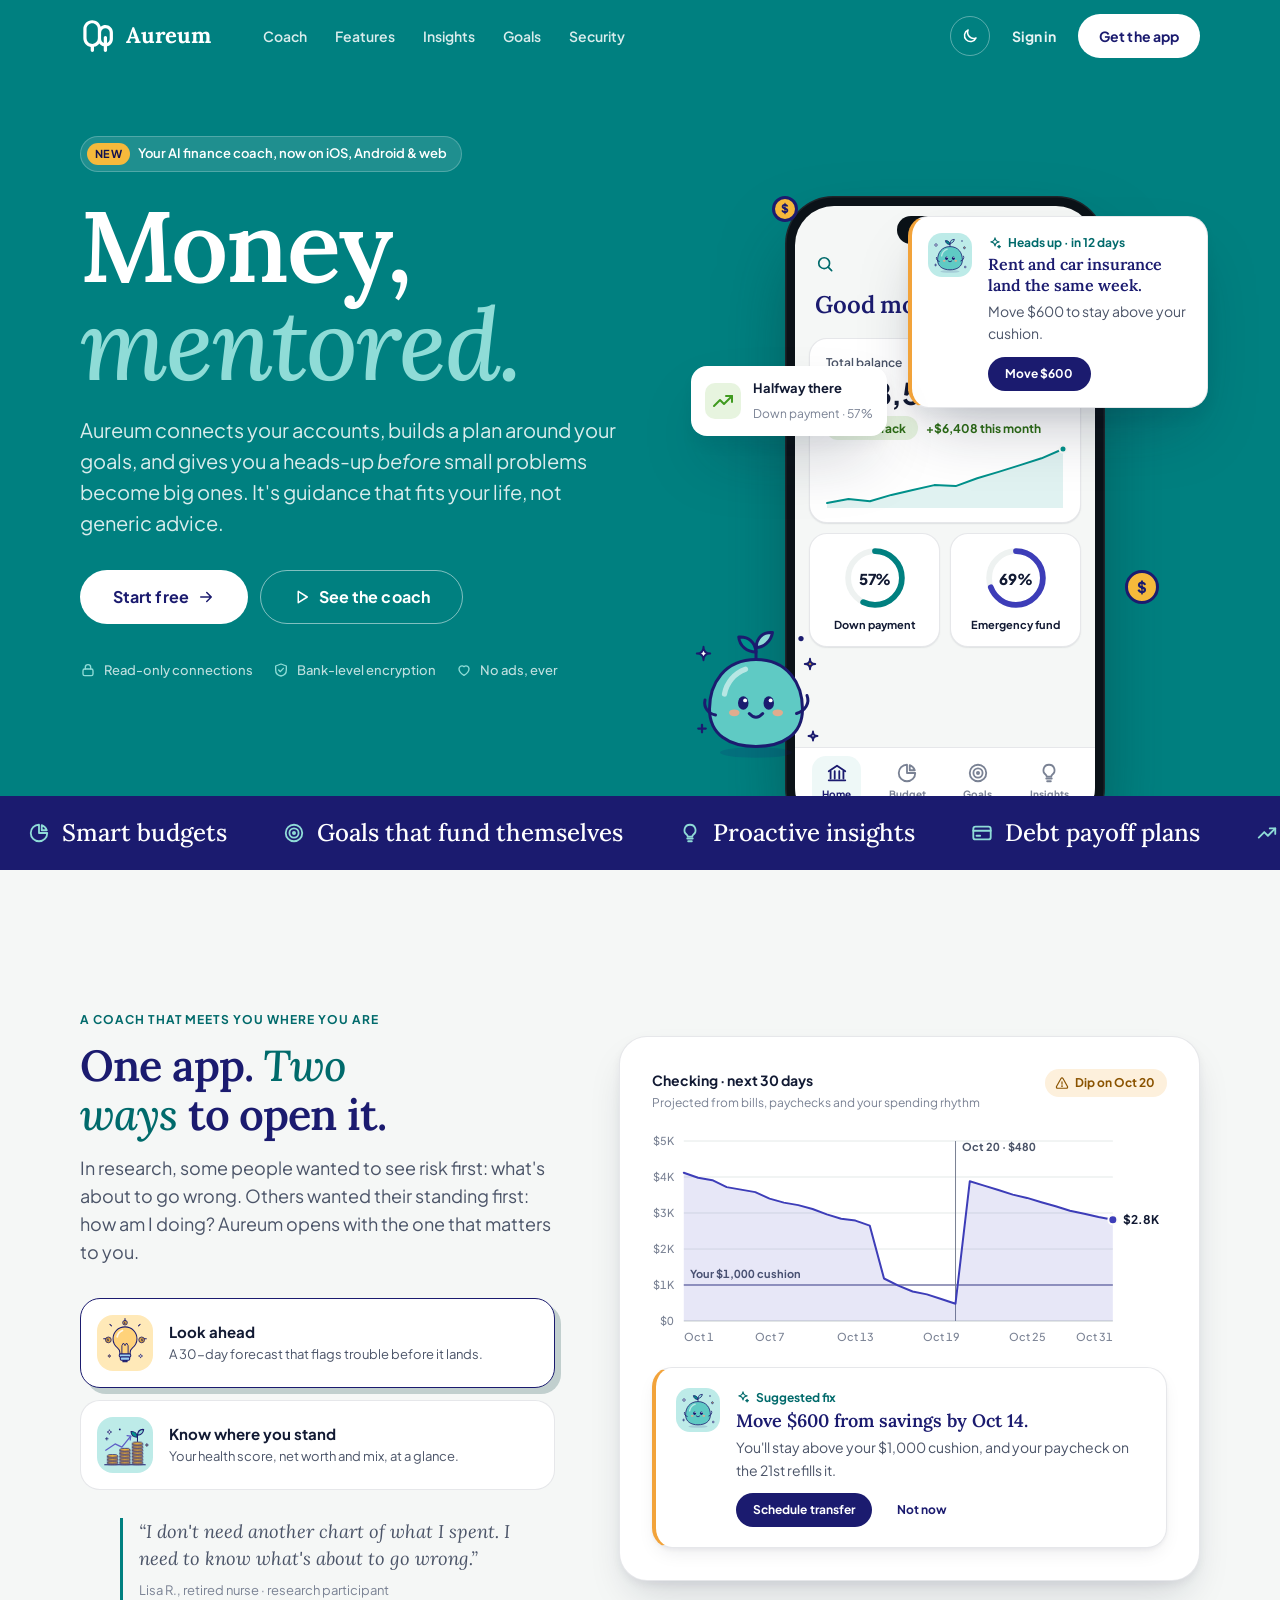
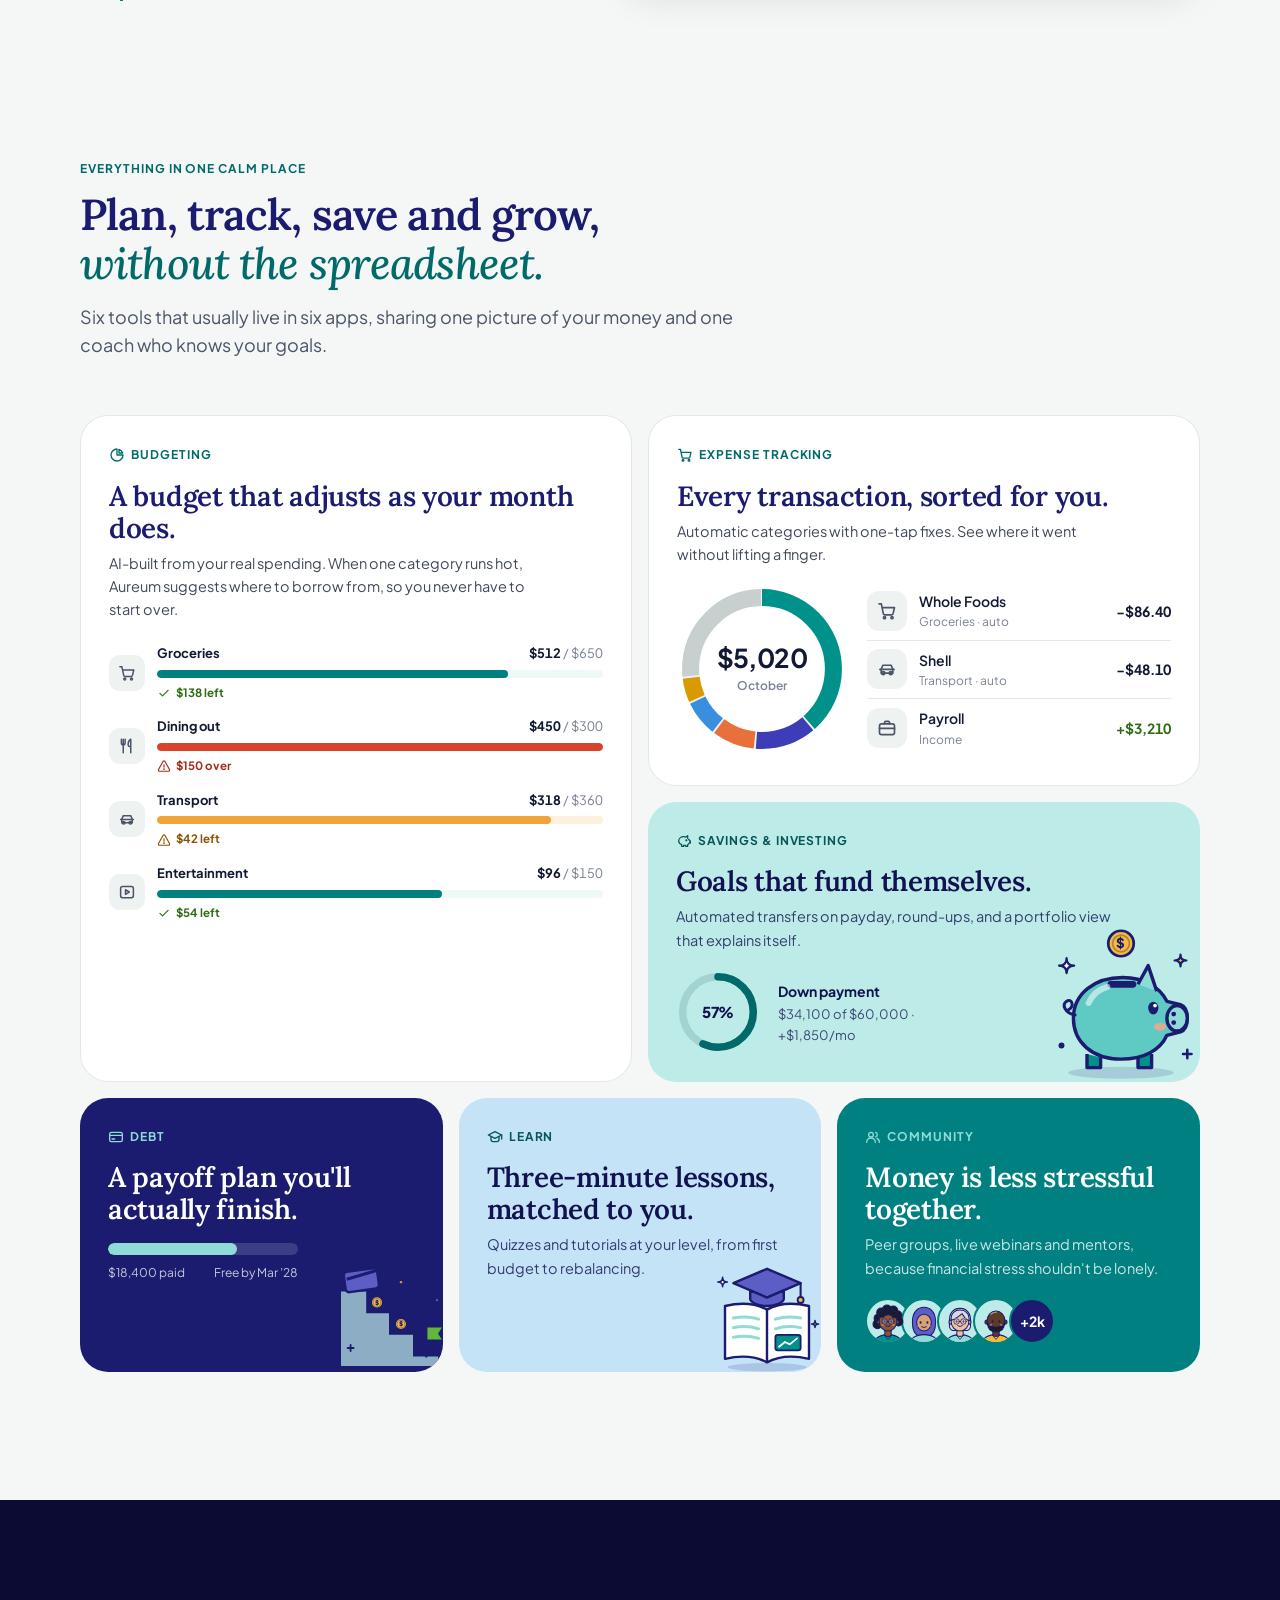
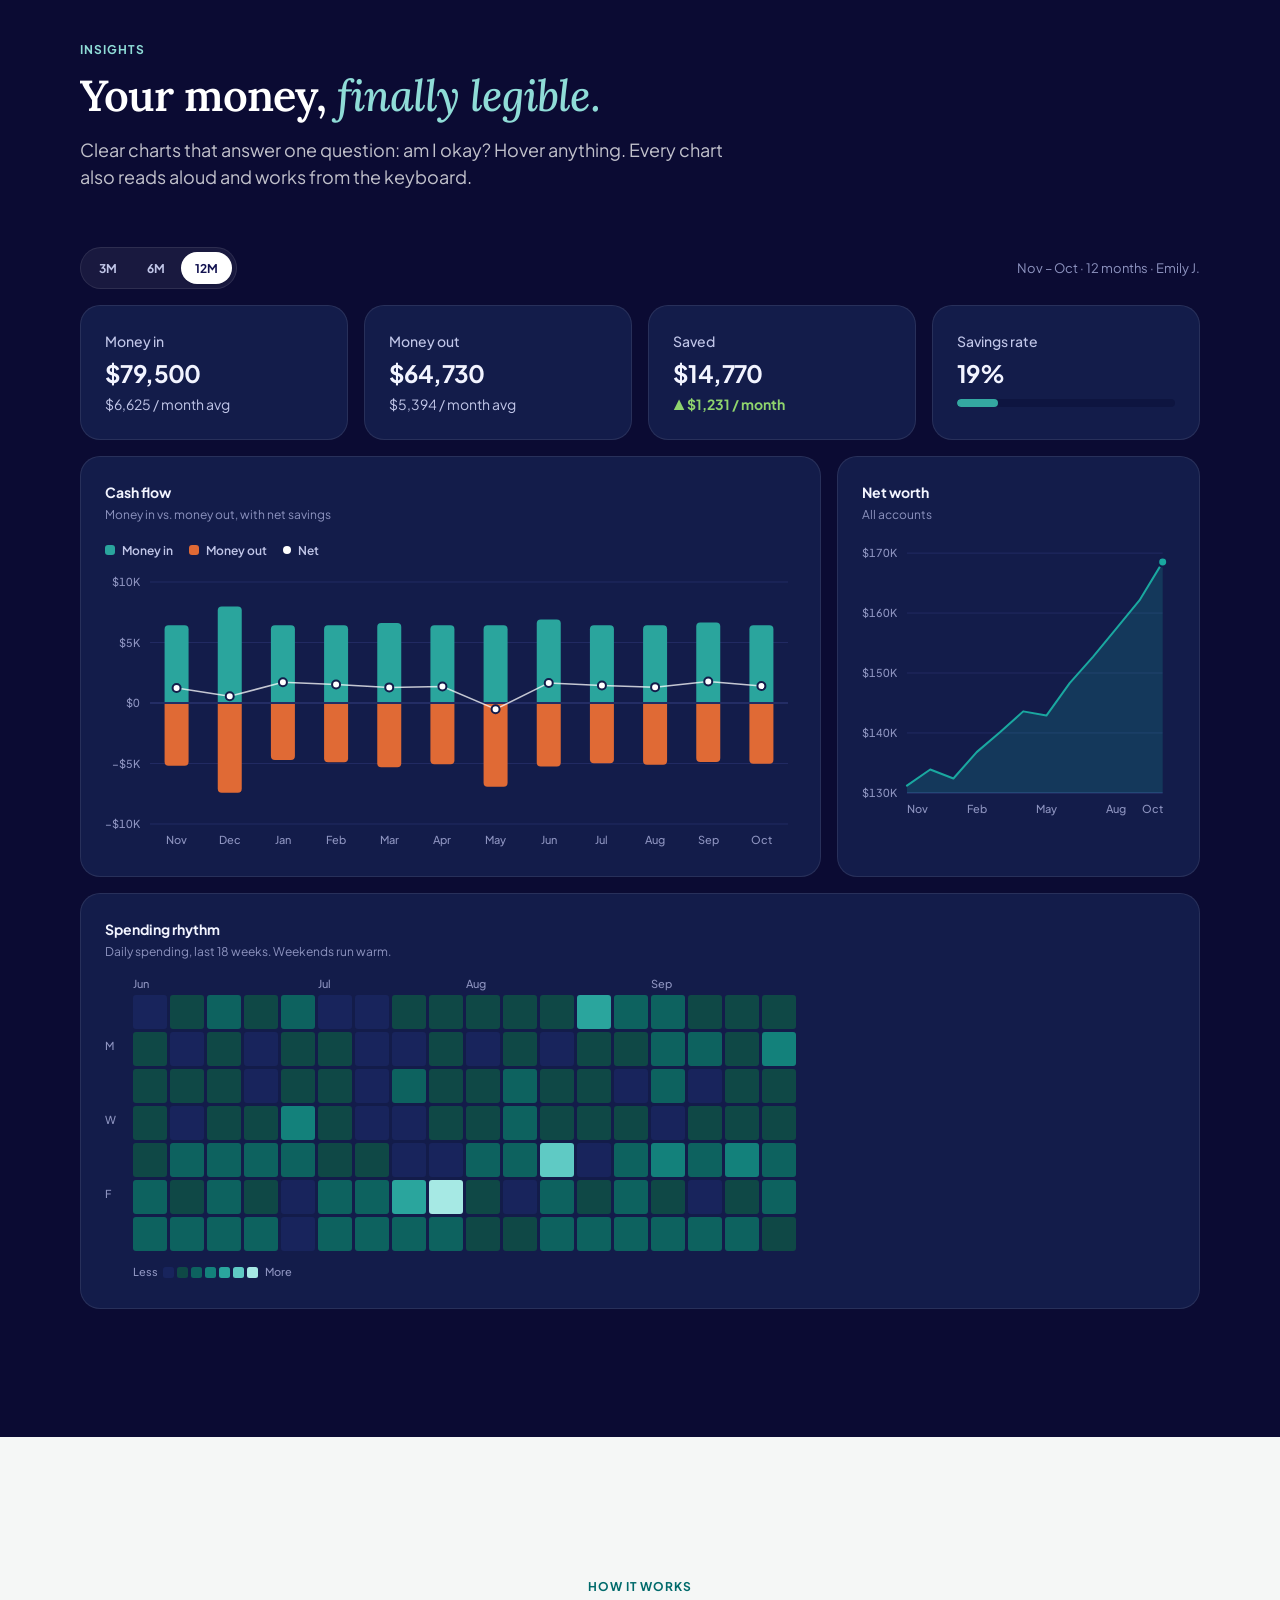
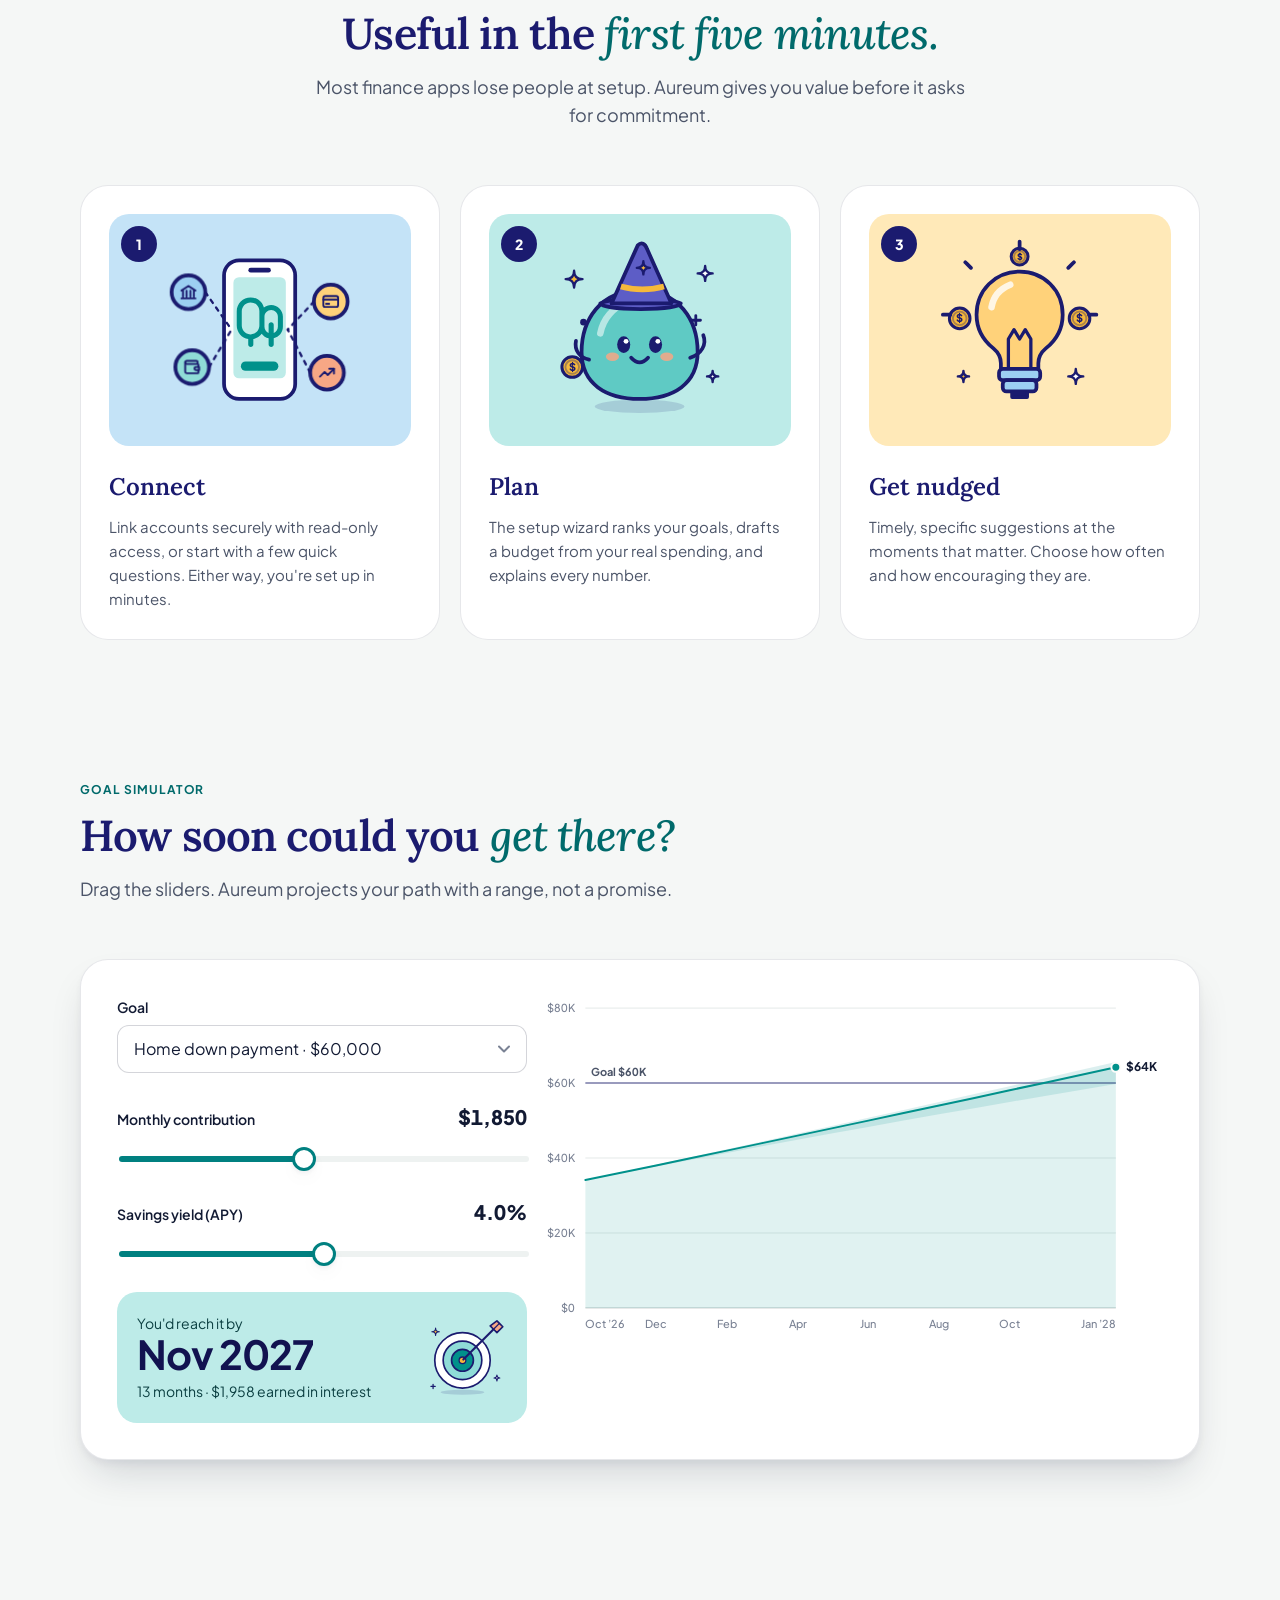
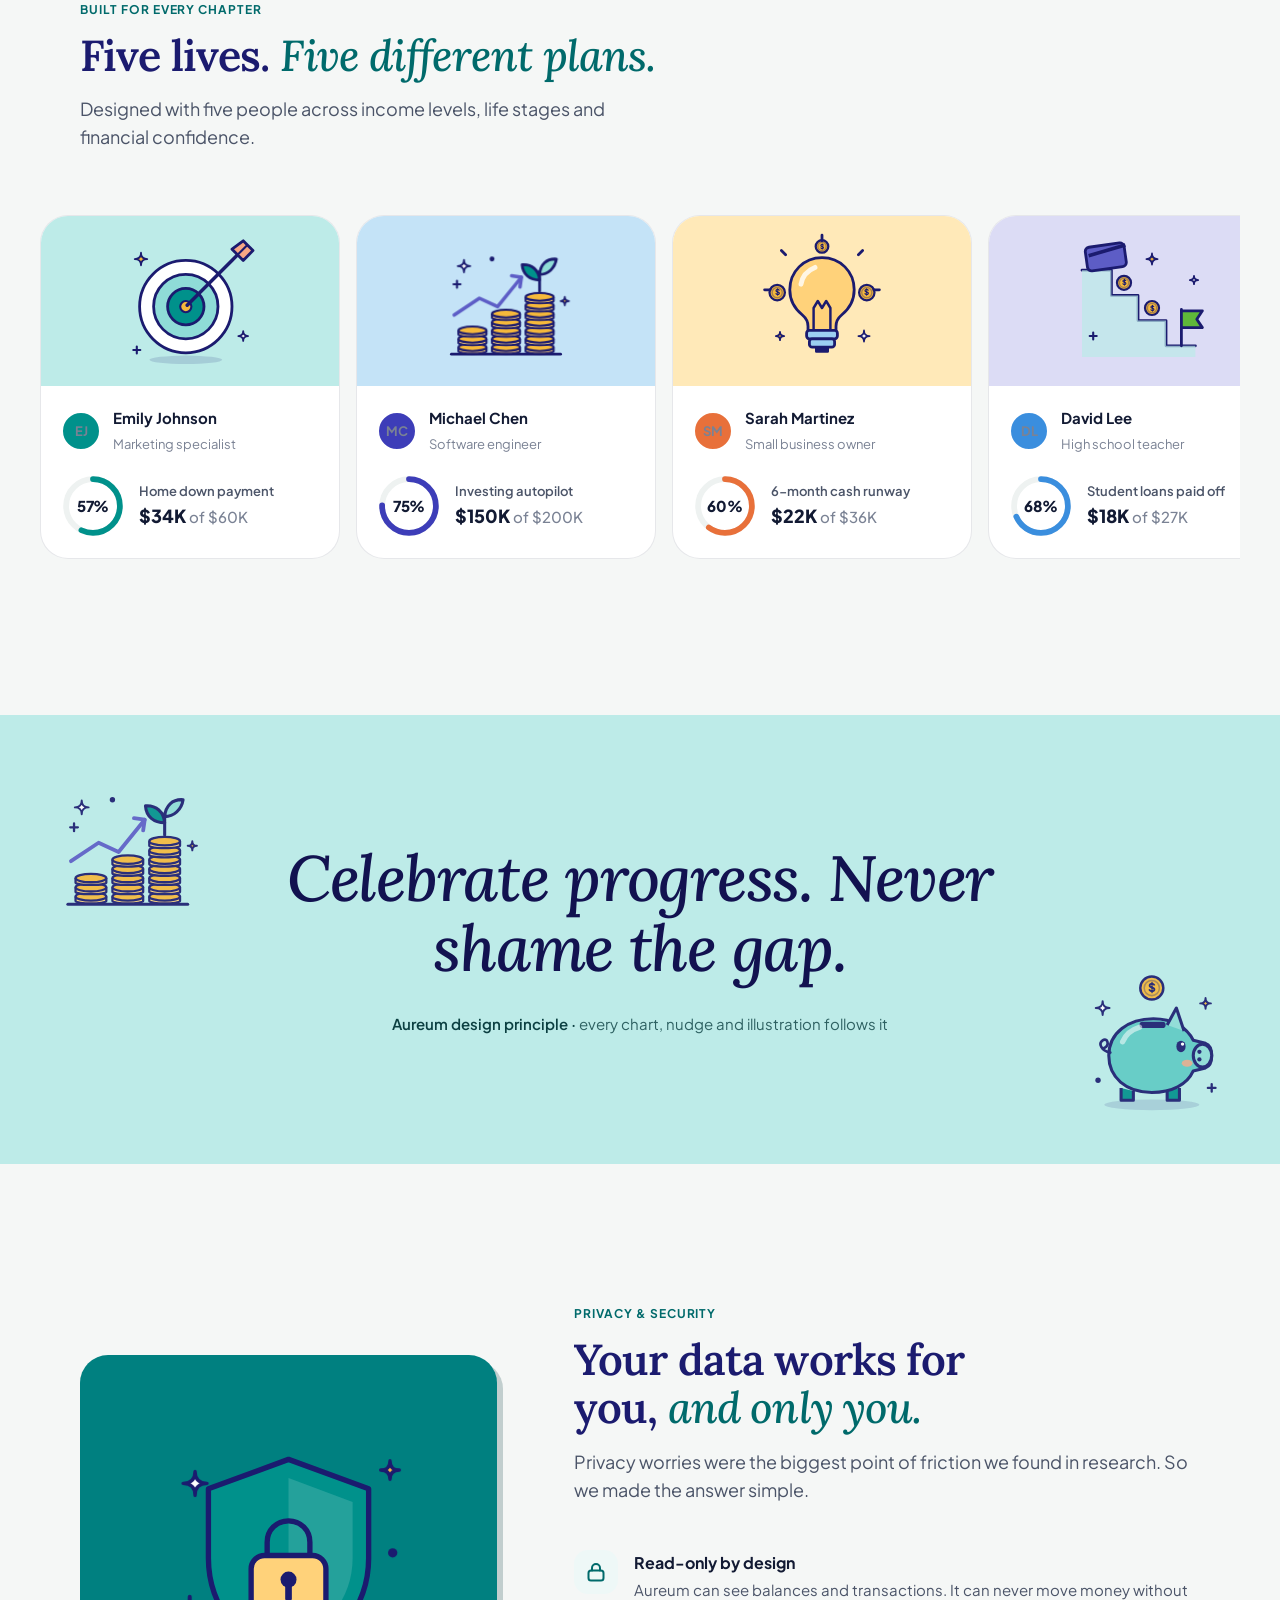
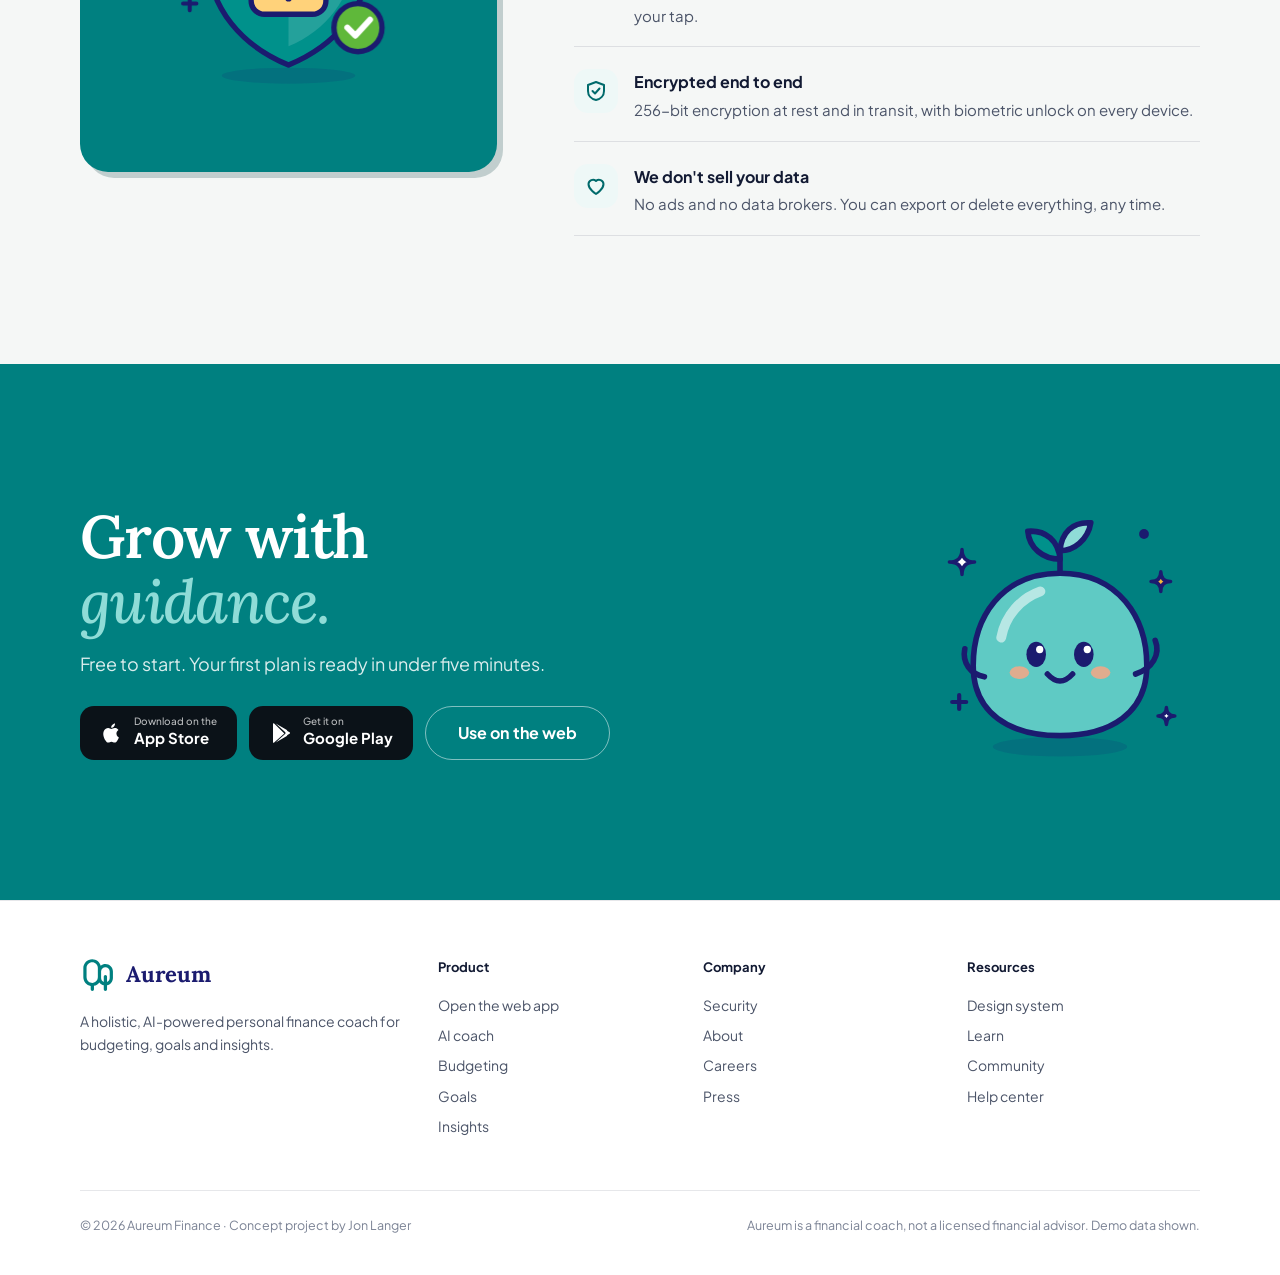
==== index.html @ 4b26bbfb "app" ====
<!doctype html>
<html lang="en">
<head>
<meta charset="utf-8">
<meta name="viewport" content="width=device-width, initial-scale=1">
<title>Aureum Finance</title>
<meta name="description" content="Aureum is the AI finance coach that plans around your goals and nudges you before small problems become big ones.">
<link rel="stylesheet" href="assets/tokens.css">
<link rel="stylesheet" href="assets/components.css">
<style>
  body { overflow-x: hidden; }
  section { position: relative; }
  .sec { padding: clamp(72px, 10vw, 128px) 0; }
  .sec-head { max-width: 680px; margin-bottom: clamp(32px, 5vw, 56px); }
  .sec-head .a-h2 { margin: 12px 0 16px; }
  .sec-head--center { margin-inline: auto; text-align: center; }

  /* ---------- NAV ---------- */
  .nav { position: fixed; inset: 0 0 auto; z-index: 50; transition: background var(--dur-3), box-shadow var(--dur-3), color var(--dur-3); color: #fff; }
  .nav__in { display: flex; align-items: center; gap: 24px; height: 72px; }
  .nav .a-logo { color: inherit; }
  .nav__links { display: flex; gap: 4px; margin-left: 16px; }
  .nav__links a { color: inherit; opacity: .85; text-decoration: none; font-size: 14px; font-weight: 600; padding: 8px 12px; border-radius: 99px; transition: background var(--dur-2), opacity var(--dur-2); }
  .nav__links a:hover { opacity: 1; background: rgba(255,255,255,.12); }
  .nav__right { margin-left: auto; display: flex; gap: 8px; align-items: center; }
  .nav .icon-btn { width: 40px; height: 40px; border-radius: 50%; border: 1.5px solid rgba(255,255,255,.35); background: transparent; color: inherit; display: grid; place-items: center; cursor: pointer; }
  .nav .icon-btn svg { width: 18px; height: 18px; }
  .nav.is-solid { background: color-mix(in srgb, var(--a-surface) 88%, transparent); backdrop-filter: blur(14px); -webkit-backdrop-filter: blur(14px); box-shadow: 0 1px 0 var(--a-border); color: var(--a-text-ink); }
  .nav.is-solid .a-logo span[data-logo] { color: var(--teal-600) !important; }
  .nav.is-solid .nav__links a:hover { background: var(--a-surface-sunk); }
  .nav.is-solid .icon-btn { border-color: var(--a-border-strong); }
  .nav .cta-solid { display: none; }
  .nav__signin { color: inherit; font-weight: 700; font-size: 14px; text-decoration: none; padding: 10px 14px; border-radius: 99px; opacity: .9; }
  .nav__signin:hover { opacity: 1; background: rgba(255,255,255,.12); }
  .nav.is-solid .nav__signin:hover { background: var(--a-surface-sunk); }
  @media (max-width: 880px) { .nav__signin { display: none; } }
  .nav.is-solid .cta-light { display: none; }
  .nav.is-solid .cta-solid { display: inline-flex; }
  @media (prefers-color-scheme: dark) { :root:not([data-theme="light"]) .nav.is-solid { color: var(--a-text); } }
  :root[data-theme="dark"] .nav.is-solid { color: var(--a-text); }
  .nav .nav__menu { display: none; }
  @media (max-width: 880px) {
    .nav__links { display: none; }
    .nav .nav__menu { display: grid; }
    .nav .cta-light, .nav.is-solid .cta-solid { display: none; }
  }
  .drawer { position: fixed; inset: 0; z-index: 60; background: var(--a-surface); padding: 20px var(--gutter); display: flex; flex-direction: column; gap: 4px; transform: translateY(-100%); transition: transform var(--dur-3) var(--ease-out); visibility: hidden; }
  .drawer.is-open { transform: none; visibility: visible; }
  .drawer a.link { font-family: var(--font-display); font-size: 32px; font-weight: 600; color: var(--a-text-ink); text-decoration: none; padding: 10px 0; border-bottom: 1px solid var(--a-border); }

  /* ---------- HERO ---------- */
  .hero { background: var(--teal-600); color: #fff; padding: 136px 0 0; overflow: hidden; }
  .hero__grid { position: relative; display: grid; grid-template-columns: minmax(0, 1.05fr) minmax(0, .95fr); gap: 48px; align-items: end; }
  .hero__copy { padding-bottom: clamp(64px, 9vw, 120px); }
  .hero .pill { display: inline-flex; align-items: center; gap: 8px; padding: 6px 14px 6px 6px; border-radius: 99px; background: rgba(255,255,255,.12); border: 1px solid rgba(255,255,255,.22); font-size: 13px; font-weight: 600; }
  .hero .pill b { background: var(--gold-400); color: var(--indigo-900); padding: 2px 8px; border-radius: 99px; font-size: 11px; letter-spacing: .04em; }
  .hero h1 { color: #fff; margin: 24px 0 22px; font-size: clamp(3rem, 1.6rem + 6vw, 6.25rem); line-height: .98; }
  .hero h1 em { color: var(--mint-300); }
  .hero h1 .word { display: inline-block; opacity: 0; transform: translateY(.4em); animation: rise .9s var(--ease-out) forwards; animation-delay: calc(var(--i) * 110ms + 150ms); }
  @keyframes rise { to { opacity: 1; transform: none; } }
  .hero .a-lead { color: rgba(255,255,255,.85); max-width: 46ch; font-size: clamp(1.05rem, .95rem + .4vw, 1.25rem); }
  .hero__ctas { display: flex; flex-wrap: wrap; gap: 12px; margin-top: 32px; }
  .hero__trust { display: flex; gap: 20px; flex-wrap: wrap; margin-top: 36px; font-size: 13px; color: rgba(255,255,255,.75); font-weight: 500; }
  .hero__trust span { display: inline-flex; align-items: center; gap: 8px; }
  .hero__trust svg { width: 16px; height: 16px; color: var(--mint-300); }

  .stage { position: relative; height: clamp(520px, 52vw, 640px); }
  .phone { position: absolute; left: 50%; bottom: -40px; transform: translateX(-50%); width: 320px; height: 640px; border-radius: 48px; background: #0b1218; padding: 10px; box-shadow: 0 40px 80px -20px rgba(8, 42, 44, .6), 0 0 0 1.5px rgba(255,255,255,.08) inset; animation: phoneIn 1.1s var(--ease-out) both .2s; }
  @keyframes phoneIn { from { opacity: 0; transform: translate(-50%, 60px); } }
  .phone__screen { height: 100%; border-radius: 39px; background: var(--a-bg); overflow: hidden; color: var(--a-text); position: relative; }
  .phone__notch { position: absolute; top: 10px; left: 50%; transform: translateX(-50%); width: 96px; height: 28px; border-radius: 20px; background: #0b1218; z-index: 2; }
  .phone__top { display: flex; justify-content: space-between; align-items: center; padding: 48px 20px 6px; }
  .phone__top svg { width: 20px; height: 20px; }
  .phone h3 { font-family: var(--font-display); font-weight: 600; font-size: 24px; color: var(--a-text-ink); margin: 6px 20px 14px; letter-spacing: -.01em; }
  @media (prefers-color-scheme: dark) { :root:not([data-theme="light"]) .phone h3 { color: var(--a-text); } }
  :root[data-theme="dark"] .phone h3 { color: var(--a-text); }
  .phone .mini { margin: 0 14px 10px; background: var(--a-surface); border-radius: 18px; padding: 14px 16px; box-shadow: var(--e-1); border: 1px solid var(--a-border); }
  .phone .mini .lbl { font-size: 12px; color: var(--a-text-2); font-weight: 600; }
  .phone .mini .a-figure { font-size: 30px; margin: 6px 0 8px; }
  .phone #heroSpark { height: 64px; margin: 4px -4px 0; }
  .phone .goals { display: grid; grid-template-columns: 1fr 1fr; gap: 10px; margin: 0 14px; }
  .phone .goals .mini { margin: 0; display: grid; justify-items: center; gap: 6px; padding: 12px; text-align: center; font-size: 11px; font-weight: 700; }
  .phone .a-tabbar { position: absolute; bottom: 0; left: 0; right: 0; padding-bottom: 18px; }

  .float { position: absolute; z-index: 3; }
  .float--nudge { right: -8px; top: 60px; width: 300px; animation: a-pop .7s var(--ease-spring) both 1.5s; }
  .float--nudge .a-nudge { padding: 16px; box-shadow: var(--e-4); }
  .float--nudge .a-nudge__title { font-size: 16px; }
  .float--chip { left: 0; top: 210px; animation: a-pop .6s var(--ease-spring) both 2.1s; }
  .float--chip .card { background: var(--a-surface); color: var(--a-text); border-radius: 16px; padding: 12px 14px; box-shadow: var(--e-4); display: flex; gap: 12px; align-items: center; }
  .float--chip .card .ico { width: 36px; height: 36px; border-radius: 10px; background: var(--a-good-soft); color: var(--a-good); display: grid; place-items: center; }
  .float--chip .card b { display: block; font-size: 13px; }
  .float--chip .card span { font-size: 12px; color: var(--a-text-3); }
  .float--sprout { left: -10px; bottom: 30px; width: 150px; animation: a-pop .8s var(--ease-spring) both 1s; }
  .float--coin { width: 34px; height: 34px; border-radius: 50%; background: var(--gold-400); border: 3px solid var(--indigo-800); display: grid; place-items: center; font-weight: 800; color: var(--indigo-800); font-size: 15px; animation: a-float 4s ease-in-out infinite; }
  @media (max-width: 1080px) { .float--nudge { right: -30px; width: 270px; } }
  @media (max-width: 960px) {
    .hero__grid { grid-template-columns: 1fr; gap: 0; }
    .hero__copy { padding-bottom: 32px; }
    .stage { height: 640px; max-width: 560px; width: 100%; margin-inline: auto; }
    .float--nudge { right: 0; top: auto; bottom: 150px; }
    .float--chip { top: 300px; left: -8px; }
  }
  @media (max-width: 560px) {
    .stage { height: 580px; }
    .phone { width: 280px; height: 580px; border-radius: 42px; }
    .phone__screen { border-radius: 33px; }
    .float--nudge { width: 240px; right: -6px; bottom: 130px; }
    .float--nudge .a-nudge__body, .float--nudge .a-nudge__actions { display: none; }
    .float--chip { top: 190px; left: -6px; }
    .float--sprout { width: 110px; left: -16px; }
    .float--coin { display: none; }
    .phone h3 { font-size: 20px; }
    .phone .mini .a-figure { font-size: 26px; }
    .hero__ctas .a-btn { flex: 1 1 auto; }
  }

  /* ---------- MARQUEE ---------- */
  .marquee { background: var(--indigo-800); color: #fff; overflow: hidden; padding: 18px 0; }
  .marquee__track { display: flex; width: max-content; animation: marquee 38s linear infinite; }
  .marquee:hover .marquee__track { animation-play-state: paused; }
  .marquee__item { display: inline-flex; align-items: center; gap: 12px; padding: 0 28px; font-family: var(--font-display); font-size: clamp(18px, 2vw, 24px); font-weight: 500; white-space: nowrap; }
  .marquee__item svg { width: 22px; height: 22px; color: var(--mint-300); }
  @keyframes marquee { to { transform: translateX(-50%); } }

  /* ---------- TWO MOVES ---------- */
  .moves { display: grid; grid-template-columns: minmax(0, .9fr) minmax(0, 1.1fr); gap: clamp(32px, 5vw, 72px); align-items: center; }
  .moves__tabs { display: grid; gap: 12px; margin-top: 32px; }
  .move-tab { text-align: left; display: grid; grid-template-columns: 56px 1fr; gap: 16px; align-items: center; padding: 16px; border-radius: var(--r-lg); border: 1.5px solid var(--a-border); background: var(--a-surface); cursor: pointer; transition: border-color var(--dur-2), box-shadow var(--dur-2), transform var(--dur-2) var(--ease-out); }
  .move-tab:hover { transform: translateY(-2px); }
  .move-tab[aria-selected="true"] { border-color: var(--a-text-ink); box-shadow: var(--e-lift); }
  .move-tab .av { width: 56px; height: 56px; border-radius: 16px; display: grid; place-items: center; }
  .move-tab .av [data-illo] { width: 52px; }
  .move-tab b { display: block; font-size: 15px; color: var(--a-text); }
  .move-tab span { font-size: 13px; color: var(--a-text-2); }
  .moves__panel { position: relative; background: var(--a-surface); border: 1px solid var(--a-border); border-radius: var(--r-xl); padding: clamp(20px, 3vw, 32px); box-shadow: var(--e-3); min-height: 470px; }
  .move-view { display: none; }
  .move-view.is-on { display: block; animation: a-pop .5s var(--ease-out) both; }
  .move-view .a-nudge { margin-top: 18px; box-shadow: var(--e-2); }
  .stand-grid { display: grid; grid-template-columns: auto 1fr; gap: 24px; align-items: center; }
  .stand-stats { display: grid; gap: 14px; }
  .stand-stats .a-card { padding: 16px; }
  .quote-mini { margin-top: 28px; padding-left: 16px; border-left: 3px solid var(--a-accent); font-family: var(--font-display); font-style: italic; font-size: 1.15rem; color: var(--a-text-2); line-height: 1.5; }
  .quote-mini cite { display: block; font-family: var(--font-sans); font-style: normal; font-size: 13px; color: var(--a-text-3); margin-top: 8px; }
  @media (max-width: 960px) { .moves { grid-template-columns: 1fr; } }
  @media (max-width: 560px) { .stand-grid { grid-template-columns: 1fr; justify-items: center; } .stand-stats { width: 100%; } }

  /* ---------- BENTO ---------- */
  .bento { display: grid; grid-template-columns: repeat(6, 1fr); gap: 16px; }
  .bento > * { border-radius: var(--r-xl); padding: clamp(20px, 2.4vw, 28px); background: var(--a-surface); border: 1px solid var(--a-border); overflow: hidden; position: relative; }
  .bento .b-plan { grid-column: span 3; grid-row: span 2; }
  .bento .b-track { grid-column: span 3; }
  .bento .b-save { grid-column: span 3; background: var(--mint-200); border: 0; color: var(--indigo-900); }
  .bento .b-debt { grid-column: span 2; background: var(--indigo-800); color: #fff; border: 0; }
  .bento .b-learn { grid-column: span 2; background: var(--sky-200); border: 0; color: var(--indigo-900); }
  .bento .b-comm { grid-column: span 2; background: var(--teal-600); color: #fff; border: 0; }
  .bento h3 { font-family: var(--font-display); font-weight: 600; font-size: clamp(1.35rem, 1.1rem + .8vw, 1.75rem); line-height: 1.15; margin: 10px 0 8px; letter-spacing: -.01em; }
  .bento p { margin: 0; font-size: 14.5px; color: inherit; opacity: .8; max-width: 40ch; }
  .bento .a-eyebrow { display: inline-flex; gap: 6px; align-items: center; }
  .bento .a-eyebrow svg { width: 16px; height: 16px; }
  .b-save .a-eyebrow, .b-learn .a-eyebrow { color: var(--teal-800); }
  .b-debt .a-eyebrow, .b-comm .a-eyebrow { color: var(--mint-300); }
  .b-save h3, .b-learn h3 { color: var(--indigo-900); }
  .b-plan h3, .b-track h3 { color: var(--a-text-ink); }
  @media (prefers-color-scheme: dark) { :root:not([data-theme="light"]) :is(.b-plan, .b-track) h3 { color: var(--a-text); } }
  :root[data-theme="dark"] :is(.b-plan, .b-track) h3 { color: var(--a-text); }
  .bento .illo { position: absolute; right: -6px; bottom: -6px; width: clamp(120px, 14vw, 170px); }
  .b-track .row { display: grid; grid-template-columns: 170px 1fr; gap: 20px; align-items: center; margin-top: 16px; }
  .b-track .txns .a-txn { padding: 8px 0; }
  .b-save .ring-row { display: flex; gap: 18px; align-items: center; margin-top: 18px; max-width: 60%; }
  .b-save .viz-ring__track { stroke: rgba(11,63,65,.14); }
  .b-save .viz-ring__value { color: var(--indigo-900); }
  .b-debt .bar { margin-top: 18px; max-width: 62%; }
  .b-debt .bar .a-progress { background: rgba(255,255,255,.15); }
  .b-debt .bar .a-progress span { background: var(--mint-300); }
  .b-debt .bar small { display: flex; justify-content: space-between; font-size: 12px; opacity: .75; margin-top: 8px; }
  .b-plan #homeBudget { margin-top: 22px; }
  .b-comm .a-avatar-group { margin-top: 18px; }
  .b-comm .a-avatar { border-color: var(--teal-600); width: 46px; height: 46px; }
  .b-comm .a-avatar.portrait { background: var(--mint-200); overflow: hidden; padding: 0; }
  .b-comm .a-avatar.portrait svg { width: 100%; height: 100%; transform: scale(1.25) translateY(6%); }
  @media (max-width: 1024px) {
    .bento { grid-template-columns: repeat(2, 1fr); }
    .bento .b-plan, .bento .b-track, .bento .b-save { grid-column: span 2; grid-row: auto; }
    .bento .b-debt, .bento .b-learn, .bento .b-comm { grid-column: span 1; }
    .bento .b-comm { grid-column: span 2; }
  }
  @media (max-width: 640px) {
    .bento { grid-template-columns: 1fr; }
    .bento > * { grid-column: auto !important; }
    .b-track .row { grid-template-columns: 1fr; justify-items: center; }
    .b-track .txns { width: 100%; }
    .bento .illo { position: relative; right: auto; bottom: auto; width: 116px !important; margin: 8px -8px -20px auto; }
    .b-save .ring-row, .b-debt .bar { max-width: none; }
  }

  /* ---------- LEGIBLE (dark data section) ---------- */
  .legible { background: var(--indigo-950); color: #fff; overflow: hidden; }
  .legible .a-h2 { color: #fff; }
  .legible .a-h2 em { color: var(--mint-300); }
  .legible .a-lead { color: rgba(255,255,255,.75); }
  .legible .a-eyebrow { color: var(--mint-300); }
  .dash { --a-surface: #131c4a; --a-surface-2: #17205a; --a-surface-sunk: #0e1540; --a-border: rgba(255,255,255,.09); --a-border-strong: rgba(255,255,255,.16);
    --a-text: #f2f4ff; --a-text-2: #c1c6e8; --a-text-3: #8d93bf; --a-text-ink: #fff; --a-grid: #212a62; --a-axis: #343e80; --viz-surface: #131c4a;
    --div-pos-2: #2aa59d; --div-neg-2: #e06a35; --a-accent: #34a8a1; --a-accent-soft: #14305a; --a-text-brand: #8fdcd7;
    --seq-1: #18245c; --seq-2: #0f4846; --seq-3: #0d625f; --seq-4: #13817b; --seq-5: #2aa59d; --seq-6: #5fcac4; --seq-7: #a6e9e4;
    --a-good-text: #8fd46d; --a-bad-text: #f59a8a; --viz-area-opacity: .2; --viz-1: #1aa8a0; color: var(--a-text); }
  .dash__filters { display: flex; gap: 12px; flex-wrap: wrap; align-items: center; margin-bottom: 16px; }
  .dash__filters .a-seg { background: rgba(255,255,255,.06); }
  .dash__filters .a-seg button[aria-pressed="true"] { background: #fff; color: var(--indigo-900); }
  .dash__filters .lbl { font-size: 13px; color: var(--a-text-3); margin-left: auto; }
  .dash__grid { display: grid; grid-template-columns: repeat(12, 1fr); gap: 16px; }
  .dash .a-card { background: var(--a-surface); border-color: var(--a-border); box-shadow: none; }
  .dash .tile { grid-column: span 3; }
  .dash .wide { grid-column: span 8; }
  .dash .side { grid-column: span 4; }
  .dash .full { grid-column: 1 / -1; }
  @media (max-width: 1024px) { .dash .tile { grid-column: span 6; } .dash .wide, .dash .side { grid-column: 1 / -1; } }
  @media (max-width: 560px) { .dash .tile { grid-column: span 6; padding: 16px; } .dash .tile .a-figure--md { font-size: 1.25rem; } .dash__grid { gap: 10px; } }
  .dash .refetch { transition: opacity var(--dur-2); }
  .dash.is-loading .refetch { opacity: .45; }

  /* ---------- HOW ---------- */
  .how { display: grid; grid-template-columns: repeat(3, 1fr); gap: 20px; counter-reset: how; }
  .how__step { position: relative; padding: 28px; border-radius: var(--r-xl); background: var(--a-surface); border: 1px solid var(--a-border); }
  .how__step .art { aspect-ratio: 1.3; border-radius: var(--r-lg); display: grid; place-items: center; margin-bottom: 22px; }
  .how__step .art [data-illo] { width: 62%; }
  .how__step:nth-child(1) .art { background: var(--sky-200); }
  .how__step:nth-child(2) .art { background: var(--mint-200); }
  .how__step:nth-child(3) .art { background: #ffe9b8; }
  .how__step .num { position: absolute; top: 40px; left: 40px; width: 36px; height: 36px; border-radius: 50%; background: var(--indigo-800); color: #fff; font-weight: 800; display: grid; place-items: center; font-size: 14px; }
  .how__step h3 { font-family: var(--font-display); font-size: 1.5rem; font-weight: 600; margin: 0 0 8px; color: var(--a-text-ink); }
  @media (prefers-color-scheme: dark) { :root:not([data-theme="light"]) .how__step h3 { color: var(--a-text); } }
  :root[data-theme="dark"] .how__step h3 { color: var(--a-text); }
  .how__step p { margin: 0; color: var(--a-text-2); font-size: 15px; }
  @media (max-width: 900px) { .how { grid-template-columns: 1fr; max-width: 520px; margin-inline: auto; } }

  /* ---------- SIMULATOR ---------- */
  .sim { display: grid; grid-template-columns: minmax(0, .8fr) minmax(0, 1.2fr); gap: 20px; background: var(--a-surface); border-radius: var(--r-xl); border: 1px solid var(--a-border); padding: clamp(20px, 3vw, 36px); box-shadow: var(--e-3); }
  .sim__controls { display: grid; gap: 28px; align-content: start; }
  .sim__out { padding: 20px; border-radius: var(--r-lg); background: var(--a-surface-mint); display: grid; grid-template-columns: 1fr auto; gap: 12px; align-items: center; }
  .sim__out .a-figure { font-size: clamp(28px, 4vw, 40px); color: var(--indigo-900); }
  .sim__out .a-small { color: var(--teal-900); }
  @media (prefers-color-scheme: dark) { :root:not([data-theme="light"]) .sim__out :is(.a-figure, .a-small) { color: var(--a-text); } }
  :root[data-theme="dark"] .sim__out :is(.a-figure, .a-small) { color: var(--a-text); }
  .sim__out [data-illo] { width: 84px; }
  .sim__val { display: flex; justify-content: space-between; align-items: baseline; margin-bottom: 10px; }
  .sim__val output { font-weight: 800; font-size: 20px; color: var(--a-text); font-variant-numeric: tabular-nums; }
  @media (max-width: 900px) { .sim { grid-template-columns: 1fr; } }

  /* ---------- PERSONAS ---------- */
  .people { display: flex; gap: 16px; overflow-x: auto; scroll-snap-type: x mandatory; padding: 8px var(--gutter) 28px; margin: 0 calc(var(--gutter) * -1); scrollbar-width: thin; }
  .person { scroll-snap-align: start; flex: 0 0 min(300px, 82vw); border-radius: var(--r-xl); background: var(--a-surface); border: 1px solid var(--a-border); overflow: hidden; transition: transform var(--dur-3) var(--ease-out), box-shadow var(--dur-3); }
  .person:hover { transform: translateY(-6px); box-shadow: var(--e-3); }
  .person .art { height: 170px; display: grid; place-items: center; }
  .person .art .ill { width: 140px; }
  .person:nth-child(5n+1) .art { background: var(--mint-200); }
  .person:nth-child(5n+2) .art { background: var(--sky-200); }
  .person:nth-child(5n+3) .art { background: #ffe9b8; }
  .person:nth-child(5n+4) .art { background: #dcdcf5; }
  .person:nth-child(5n) .art { background: #fadbe9; }
  .person .body { padding: 20px; }
  .person .who { display: flex; gap: 12px; align-items: center; }
  .person .who b { display: block; font-size: 15px; }
  .person .who span { font-size: 13px; color: var(--a-text-3); }
  .person .goal { margin-top: 18px; display: flex; gap: 14px; align-items: center; }
  .person .goal div:last-child b { display: block; font-size: 13px; color: var(--a-text-2); font-weight: 600; }
  .person .goal div:last-child span { font-size: 18px; font-weight: 800; }

  /* ---------- QUOTE ---------- */
  .quote { background: var(--mint-200); color: var(--indigo-900); text-align: center; overflow: hidden; }
  .quote blockquote { margin: 0 auto; max-width: 22ch; font-family: var(--font-display); font-style: italic; font-weight: 500; font-size: clamp(2rem, 1.2rem + 3.6vw, 4rem); line-height: 1.1; letter-spacing: -.02em; }
  .quote cite { display: block; margin-top: 28px; font-style: normal; font-size: 15px; font-weight: 600; color: var(--teal-900); }
  .quote cite span { font-weight: 400; opacity: .8; }
  .quote .deco { position: absolute; width: clamp(90px, 12vw, 160px); }
  @media (max-width: 900px) { .quote .deco { display: none; } }

  /* ---------- SECURITY ---------- */
  .secure { display: grid; grid-template-columns: minmax(0, .8fr) minmax(0, 1.2fr); gap: clamp(32px, 6vw, 80px); align-items: center; }
  .secure__art { background: var(--teal-600); border-radius: var(--r-xl); aspect-ratio: 1; display: grid; place-items: center; box-shadow: var(--e-lift); }
  .secure__art [data-illo] { width: 64%; }
  .secure__list { display: grid; gap: 4px; margin-top: 28px; }
  .secure__item { display: grid; grid-template-columns: 44px 1fr; gap: 16px; padding: 18px 0; border-bottom: 1px solid var(--a-border); }
  .secure__item .ic { width: 44px; height: 44px; border-radius: 14px; background: var(--a-accent-soft); color: var(--a-text-brand); display: grid; place-items: center; }
  .secure__item b { display: block; font-size: 16px; margin-bottom: 2px; }
  .secure__item span { color: var(--a-text-2); font-size: 15px; }
  @media (max-width: 860px) { .secure { grid-template-columns: 1fr; } .secure__art { max-width: 380px; width: 100%; margin-inline: auto; } }

  /* ---------- CTA + FOOTER ---------- */
  .cta { background: var(--teal-600); color: #fff; overflow: hidden; }
  .cta__in { display: grid; grid-template-columns: 1fr auto; gap: 32px; align-items: center; }
  .cta .a-h1 { color: #fff; max-width: 14ch; }
  .cta .a-h1 em { color: var(--mint-300); }
  .cta .a-lead { color: rgba(255,255,255,.85); margin-top: 16px; }
  .cta [data-illo] { width: clamp(180px, 22vw, 280px); }
  .store { display: inline-flex; align-items: center; gap: 10px; height: 54px; padding: 0 20px; border-radius: 14px; background: #0b1218; color: #fff; text-decoration: none; font-weight: 700; font-size: 15px; transition: transform var(--dur-1); }
  .store:hover { transform: translateY(-2px); }
  .store small { display: block; font-size: 10px; font-weight: 500; opacity: .7; line-height: 1; }
  .store svg { width: 24px; height: 24px; }
  @media (max-width: 760px) { .cta__in { grid-template-columns: 1fr; } .cta [data-illo] { justify-self: center; } }
  footer { background: var(--a-surface); border-top: 1px solid var(--a-border); padding: 56px 0 40px; font-size: 14px; color: var(--a-text-2); }
  .foot { display: grid; grid-template-columns: 1.4fr repeat(3, 1fr); gap: 32px; }
  .foot h4 { margin: 0 0 12px; font-size: 13px; color: var(--a-text); }
  .foot a { display: block; color: var(--a-text-2); text-decoration: none; padding: 4px 0; }
  .foot a:hover { color: var(--a-text-brand); }
  .foot a.a-logo { display: inline-flex; color: var(--a-text-ink); }
  .foot__base { margin-top: 48px; padding-top: 24px; border-top: 1px solid var(--a-border); display: flex; justify-content: space-between; gap: 16px; flex-wrap: wrap; font-size: 12.5px; color: var(--a-text-3); }
  @media (max-width: 760px) { .foot { grid-template-columns: 1fr 1fr; } .foot > :first-child { grid-column: 1 / -1; } }
</style>
</head>
<body>

<!-- NAV -->
<header class="nav" id="nav">
  <div class="a-container nav__in">
    <a class="a-logo" href="#top" aria-label="Aureum home"><span data-logo style="color:#fff"></span>Aureum</a>
    <nav class="nav__links" aria-label="Primary">
      <a href="#moves">Coach</a><a href="#features">Features</a><a href="#legible">Insights</a><a href="#simulate">Goals</a><a href="#security">Security</a>
    </nav>
    <div class="nav__right">
      <button class="icon-btn" id="themeBtn" type="button" aria-label="Toggle dark mode"><span data-icon="moon"></span></button>
      <a class="nav__signin" href="app/index.html">Sign in</a>
      <a class="a-btn a-btn--light cta-light" href="app/index.html#/welcome">Get the app</a>
      <a class="a-btn cta-solid" href="app/index.html#/welcome">Get the app</a>
      <button class="icon-btn nav__menu" id="menuBtn" type="button" aria-label="Open menu" aria-expanded="false" aria-controls="drawer"><span data-icon="menu"></span></button>
    </div>
  </div>
</header>
<div class="drawer" id="drawer" aria-hidden="true">
  <div style="display:flex;justify-content:space-between;align-items:center;height:52px;margin-bottom:12px">
    <a class="a-logo" href="#top"><span data-logo style="color:var(--teal-600)"></span>Aureum</a>
    <button class="a-btn a-btn--secondary a-btn--icon" id="closeBtn" type="button" aria-label="Close menu"><span data-icon="x"></span></button>
  </div>
  <a class="link" href="#moves">Coach</a><a class="link" href="#features">Features</a><a class="link" href="#legible">Insights</a><a class="link" href="#simulate">Goals</a><a class="link" href="#security">Security</a>
  <a class="a-btn a-btn--lg" href="app/index.html#/welcome" style="margin-top:24px">Get the app</a>
  <a class="a-btn a-btn--secondary a-btn--lg" href="app/index.html">Sign in</a>
</div>

<main id="top">
  <!-- HERO -->
  <section class="hero">
    <div class="a-container hero__grid">
      <div class="hero__copy">
        <span class="pill"><b>NEW</b>Your AI finance coach, now on iOS, Android &amp; web</span>
        <h1 class="a-display" aria-label="Money, mentored."><span class="word" style="--i:0">Money,</span> <em class="word" style="--i:1">mentored.</em></h1>
        <p class="a-lead">Aureum connects your accounts, builds a plan around your goals, and gives you a heads-up <i>before</i> small problems become big ones. It's guidance that fits your life, not generic advice.</p>
        <div class="hero__ctas">
          <a class="a-btn a-btn--light a-btn--lg" href="app/index.html#/welcome">Start free <span data-icon="arrowRight"></span></a>
          <a class="a-btn a-btn--outline-light a-btn--lg" href="#moves"><span data-icon="play"></span>See the coach</a>
        </div>
        <div class="hero__trust"><span><span data-icon="lock"></span>Read-only connections</span><span><span data-icon="shield"></span>Bank-level encryption</span><span><span data-icon="heart"></span>No ads, ever</span></div>
      </div>

      <div class="stage" aria-label="Aureum app preview">
        <div class="phone">
          <div class="phone__screen">
            <div class="phone__notch"></div>
            <div class="phone__top"><span data-icon="search" style="color:var(--a-text-brand)"></span><span data-logo style="width:26px;color:var(--teal-600)"></span></div>
            <h3>Good morning, Emily.</h3>
            <div class="mini">
              <div class="lbl">Total balance</div>
              <div class="a-figure" id="heroBal">$0</div>
              <div class="a-row" style="gap:8px"><span class="a-chip a-chip--good" style="height:24px"><span data-icon="check"></span>On track</span><span class="a-delta a-delta--up" style="font-size:12px">+$6,408 this month</span></div>
              <div id="heroSpark"></div>
            </div>
            <div class="goals">
              <div class="mini"><div id="hr1"></div>Down payment</div>
              <div class="mini"><div id="hr2"></div>Emergency fund</div>
            </div>
            <nav class="a-tabbar" aria-label="App preview tabs"><a aria-current="page"><span data-icon="bank"></span>Home</a><a><span data-icon="pie"></span>Budget</a><a><span data-icon="target"></span>Goals</a><a><span data-icon="bulb"></span>Insights</a></nav>
          </div>
        </div>
        <div class="float float--nudge">
          <div class="a-nudge a-nudge--warn">
            <div class="a-nudge__avatar" data-illo="mascot" aria-label="Sprout"></div>
            <div><div class="a-nudge__kicker"><span data-icon="sparkle" data-size="14"></span>Heads up · in 12 days</div><div class="a-nudge__title">Rent and car insurance land the same week.</div><p class="a-nudge__body">Move $600 to stay above your cushion.</p></div>
            <div class="a-nudge__actions"><button class="a-btn a-btn--sm" type="button">Move $600</button></div>
          </div>
        </div>
        <div class="float float--chip"><div class="card"><span class="ico" data-icon="trendUp"></span><div><b>Halfway there</b><span>Down payment · 57%</span></div></div></div>
        <div class="float float--sprout" data-illo="mascot" data-wave aria-label="Sprout, the Aureum coach, waving"></div>
        <div class="float float--coin" style="right:8%;bottom:30%;animation-delay:.4s">$</div>
        <div class="float float--coin" style="left:16%;top:40px;width:26px;height:26px;font-size:12px;animation-delay:1.2s">$</div>
      </div>
    </div>
  </section>

  <!-- MARQUEE -->
  <div class="marquee" aria-hidden="true"><div class="marquee__track" id="marquee"></div></div>

  <!-- TWO OPENING MOVES -->
  <section class="sec" id="moves">
    <div class="a-container moves">
      <div>
        <p class="a-eyebrow">A coach that meets you where you are</p>
        <h2 class="a-h2" style="margin:12px 0 16px">One app. <em>Two ways</em> to open it.</h2>
        <p class="a-lead">In research, some people wanted to see risk first: what's about to go wrong. Others wanted their standing first: how am I doing? Aureum opens with the one that matters to you.</p>
        <div class="moves__tabs" role="tablist" aria-label="Choose a home view">
          <button class="move-tab" role="tab" aria-selected="true" aria-controls="mv-ahead" id="tab-ahead"><span class="av" style="background:#ffe9b8"><span data-illo="insight" aria-hidden="true"></span></span><span><b>Look ahead</b><span>A 30-day forecast that flags trouble before it lands.</span></span></button>
          <button class="move-tab" role="tab" aria-selected="false" aria-controls="mv-stand" id="tab-stand"><span class="av" style="background:var(--mint-200)"><span data-illo="growth" aria-hidden="true"></span></span><span><b>Know where you stand</b><span>Your health score, net worth and mix, at a glance.</span></span></button>
        </div>
        <blockquote class="quote-mini">“I don't need another chart of what I spent. I need to know what's about to go wrong.”<cite>Lisa R., retired nurse · research participant</cite></blockquote>
      </div>
      <div class="moves__panel">
        <div class="move-view is-on" id="mv-ahead" role="tabpanel" aria-labelledby="tab-ahead">
          <div class="a-card__head"><div><p class="a-card__title">Checking · next 30 days</p><p class="a-card__sub">Projected from bills, paychecks and your spending rhythm</p></div><span class="a-chip a-chip--warn"><span data-icon="alert"></span>Dip on Oct 20</span></div>
          <div id="c-ahead"></div>
          <div class="a-nudge a-nudge--warn">
            <div class="a-nudge__avatar" data-illo="mascot" aria-label="Sprout"></div>
            <div><div class="a-nudge__kicker"><span data-icon="sparkle" data-size="14"></span>Suggested fix</div><div class="a-nudge__title">Move $600 from savings by Oct 14.</div><p class="a-nudge__body">You'll stay above your $1,000 cushion, and your paycheck on the 21st refills it.</p></div>
            <div class="a-nudge__actions"><button class="a-btn a-btn--sm" type="button">Schedule transfer</button><button class="a-btn a-btn--ghost a-btn--sm" type="button">Not now</button></div>
          </div>
        </div>
        <div class="move-view" id="mv-stand" role="tabpanel" aria-labelledby="tab-stand">
          <div class="a-card__head"><div><p class="a-card__title">Your financial health</p><p class="a-card__sub">Updated this morning · 4 accounts</p></div><span class="a-chip a-chip--good"><span data-icon="check"></span>On track</span></div>
          <div class="stand-grid">
            <div id="c-gauge"></div>
            <div class="stand-stats">
              <div class="a-card"><div class="a-stat"><span class="a-stat__label">Net worth</span><div class="a-stat__row"><span class="a-figure a-figure--md">$168,508</span><span class="a-delta a-delta--up"><span data-icon="arrowUp" data-size="14"></span>28% this year</span></div><div class="a-stat__spark" id="sp-nw"></div></div></div>
              <div class="a-card"><div class="a-stat"><span class="a-stat__label">Emergency fund</span><div class="a-stat__row"><span class="a-figure a-figure--md">2.4 mo</span><span class="a-small">of expenses · goal 3</span></div><div class="a-progress"><span style="--value:80%"></span></div></div></div>
            </div>
          </div>
          <div style="margin-top:20px"><p class="a-card__title" style="margin-bottom:10px">Investment mix</p><div id="c-mix"></div></div>
        </div>
      </div>
    </div>
  </section>

  <!-- FEATURES BENTO -->
  <section class="sec" id="features" style="padding-top:0">
    <div class="a-container">
      <div class="sec-head">
        <p class="a-eyebrow">Everything in one calm place</p>
        <h2 class="a-h2">Plan, track, save and grow, <em>without the spreadsheet.</em></h2>
        <p class="a-lead">Six tools that usually live in six apps, sharing one picture of your money and one coach who knows your goals.</p>
      </div>
      <div class="bento">
        <article class="b-plan" data-reveal>
          <span class="a-eyebrow"><span data-icon="pie"></span>Budgeting</span>
          <h3>A budget that adjusts as your month does.</h3>
          <p>AI-built from your real spending. When one category runs hot, Aureum suggests where to borrow from, so you never have to start over.</p>
          <div id="homeBudget"></div>
        </article>
        <article class="b-track" data-reveal style="--delay:80ms">
          <span class="a-eyebrow"><span data-icon="cart"></span>Expense tracking</span>
          <h3>Every transaction, sorted for you.</h3>
          <p>Automatic categories with one-tap fixes. See where it went without lifting a finger.</p>
          <div class="row"><div id="homeDonut"></div>
            <div class="txns">
              <div class="a-txn"><span class="a-txn__icon" data-icon="cart"></span><div><div class="a-txn__name">Whole Foods</div><div class="a-txn__meta">Groceries · auto</div></div><span class="a-txn__amt">−$86.40</span></div>
              <div class="a-txn"><span class="a-txn__icon" data-icon="car"></span><div><div class="a-txn__name">Shell</div><div class="a-txn__meta">Transport · auto</div></div><span class="a-txn__amt">−$48.10</span></div>
              <div class="a-txn"><span class="a-txn__icon" data-icon="briefcase"></span><div><div class="a-txn__name">Payroll</div><div class="a-txn__meta">Income</div></div><span class="a-txn__amt is-in">+$3,210</span></div>
            </div>
          </div>
        </article>
        <article class="b-save" data-reveal style="--delay:160ms">
          <span class="a-eyebrow"><span data-icon="piggy"></span>Savings &amp; investing</span>
          <h3>Goals that fund themselves.</h3>
          <p>Automated transfers on payday, round-ups, and a portfolio view that explains itself.</p>
          <div class="ring-row"><div id="homeRing"></div><div><b style="font-size:14px">Down payment</b><div style="font-size:13px;opacity:.75">$34,100 of $60,000 · +$1,850/mo</div></div></div>
          <div class="illo" data-illo="piggy" aria-label="Piggy bank"></div>
        </article>
        <article class="b-debt" data-reveal>
          <span class="a-eyebrow"><span data-icon="card"></span>Debt</span>
          <h3>A payoff plan you'll actually finish.</h3>
          <div class="bar"><div class="a-progress a-progress--lg"><span style="--value:68%"></span></div><small><span>$18,400 paid</span><span>Free by Mar ’28</span></small></div>
          <div class="illo" data-illo="payoff" aria-label="Debt payoff staircase" style="width:120px"></div>
        </article>
        <article class="b-learn" data-reveal style="--delay:80ms">
          <span class="a-eyebrow"><span data-icon="grad"></span>Learn</span>
          <h3>Three-minute lessons, matched to you.</h3>
          <p>Quizzes and tutorials at your level, from first budget to rebalancing.</p>
          <div class="illo" data-illo="learn" aria-label="Book and graduation cap" style="width:120px"></div>
        </article>
        <article class="b-comm" data-reveal style="--delay:160ms">
          <span class="a-eyebrow"><span data-icon="users"></span>Community</span>
          <h3>Money is less stressful together.</h3>
          <p>Peer groups, live webinars and mentors, because financial stress shouldn't be lonely.</p>
          <div class="a-avatar-group" role="img" aria-label="Community members"><span class="a-avatar portrait" data-person="0"></span><span class="a-avatar portrait" data-person="3"></span><span class="a-avatar portrait" data-person="5"></span><span class="a-avatar portrait" data-person="2"></span><span class="a-avatar" style="background:var(--indigo-800)">+2k</span></div>
        </article>
      </div>
    </div>
  </section>

  <!-- LEGIBLE (DATA) -->
  <section class="sec legible" id="legible">
    <div class="a-container">
      <div class="sec-head">
        <p class="a-eyebrow">Insights</p>
        <h2 class="a-h2">Your money, <em>finally legible.</em></h2>
        <p class="a-lead">Clear charts that answer one question: am I okay? Hover anything. Every chart also reads aloud and works from the keyboard.</p>
      </div>
      <div class="dash" id="dash">
        <div class="dash__filters">
          <div class="a-seg" role="group" aria-label="Time range"><button type="button" aria-pressed="false" data-range="3">3M</button><button type="button" aria-pressed="false" data-range="6">6M</button><button type="button" aria-pressed="true" data-range="12">12M</button></div>
          <span class="lbl" id="rangeLbl">Nov 2025 – Oct 2026 · Emily J.</span>
        </div>
        <div class="dash__grid refetch">
          <div class="a-card tile"><div class="a-stat"><span class="a-stat__label">Money in</span><span class="a-figure a-figure--md" id="kIn">$0</span><span class="a-small" id="kInSub"></span></div></div>
          <div class="a-card tile"><div class="a-stat"><span class="a-stat__label">Money out</span><span class="a-figure a-figure--md" id="kOut">$0</span><span class="a-small" id="kOutSub"></span></div></div>
          <div class="a-card tile"><div class="a-stat"><span class="a-stat__label">Saved</span><span class="a-figure a-figure--md" id="kNet">$0</span><span class="a-delta a-delta--up" id="kNetSub"></span></div></div>
          <div class="a-card tile"><div class="a-stat"><span class="a-stat__label">Savings rate</span><span class="a-figure a-figure--md" id="kRate">0%</span><div class="a-progress" style="margin-top:6px"><span id="kRateBar" style="--value:0%"></span></div></div></div>
          <div class="a-card wide"><div class="a-card__head"><div><p class="a-card__title">Cash flow</p><p class="a-card__sub">Money in vs. money out, with net savings</p></div></div><div id="dashCash"></div></div>
          <div class="a-card side"><div class="a-card__head"><div><p class="a-card__title">Net worth</p><p class="a-card__sub">All accounts</p></div></div><div id="dashNw"></div></div>
          <div class="a-card full"><div class="a-card__head"><div><p class="a-card__title">Spending rhythm</p><p class="a-card__sub">Daily spending, last 18 weeks. Weekends run warm.</p></div></div><div id="dashHeat" style="overflow-x:auto"></div></div>
        </div>
      </div>
    </div>
  </section>

  <!-- HOW IT WORKS -->
  <section class="sec" id="how">
    <div class="a-container">
      <div class="sec-head sec-head--center">
        <p class="a-eyebrow">How it works</p>
        <h2 class="a-h2">Useful in the <em>first five minutes.</em></h2>
        <p class="a-lead">Most finance apps lose people at setup. Aureum gives you value before it asks for commitment.</p>
      </div>
      <div class="how">
        <div class="how__step" data-reveal><span class="num">1</span><div class="art"><div data-illo="connect" aria-label="Phone connecting to bank, card and wallet"></div></div><h3>Connect</h3><p>Link accounts securely with read-only access, or start with a few quick questions. Either way, you're set up in minutes.</p></div>
        <div class="how__step" data-reveal style="--delay:120ms"><span class="num">2</span><div class="art"><div data-illo="wizard" aria-label="Sprout the coach in a wizard hat"></div></div><h3>Plan</h3><p>The setup wizard ranks your goals, drafts a budget from your real spending, and explains every number.</p></div>
        <div class="how__step" data-reveal style="--delay:240ms"><span class="num">3</span><div class="art"><div data-illo="insight" aria-label="Lightbulb with coins"></div></div><h3>Get nudged</h3><p>Timely, specific suggestions at the moments that matter. Choose how often and how encouraging they are.</p></div>
      </div>
    </div>
  </section>

  <!-- SIMULATOR -->
  <section class="sec" id="simulate" style="padding-top:0">
    <div class="a-container">
      <div class="sec-head">
        <p class="a-eyebrow">Goal simulator</p>
        <h2 class="a-h2">How soon could you <em>get there?</em></h2>
        <p class="a-lead">Drag the sliders. Aureum projects your path with a range, not a promise.</p>
      </div>
      <div class="sim">
        <div class="sim__controls">
          <div class="a-field"><label class="a-label" for="simGoal">Goal</label><select class="a-select" id="simGoal"><option value="60000" data-start="34100">Home down payment · $60,000</option><option value="18000" data-start="12400">Emergency fund · $18,000</option><option value="12000" data-start="2500">Dream trip · $12,000</option></select></div>
          <div><div class="sim__val"><label class="a-label" for="simMonthly">Monthly contribution</label><output id="simMonthlyOut" for="simMonthly">$1,850</output></div><input class="a-range" id="simMonthly" type="range" min="100" max="4000" step="50" value="1850"></div>
          <div><div class="sim__val"><label class="a-label" for="simRate">Savings yield (APY)</label><output id="simRateOut" for="simRate">4.0%</output></div><input class="a-range" id="simRate" type="range" min="0" max="8" step=".5" value="4"></div>
          <div class="sim__out" aria-live="polite"><div><div class="a-small">You'd reach it by</div><div class="a-figure" id="simDate">Dec 2027</div><div class="a-small" id="simSub" style="margin-top:6px">14 months · $0 in interest</div></div><div data-illo="target" aria-hidden="true"></div></div>
        </div>
        <div><div id="simChart"></div></div>
      </div>
    </div>
  </section>

  <!-- PERSONAS -->
  <section class="sec" style="padding-top:0">
    <div class="a-container">
      <div class="sec-head">
        <p class="a-eyebrow">Built for every chapter</p>
        <h2 class="a-h2">Five lives. <em>Five different plans.</em></h2>
        <p class="a-lead">Designed with five people across income levels, life stages and financial confidence.</p>
      </div>
      <div class="people" id="people"></div>
    </div>
  </section>

  <!-- QUOTE -->
  <section class="sec quote">
    <div class="deco" data-illo="growth" aria-hidden="true" style="left:4%;top:12%;opacity:.9"></div>
    <div class="deco" data-illo="piggy" aria-hidden="true" style="right:4%;bottom:10%;opacity:.9"></div>
    <div class="a-container" data-reveal>
      <blockquote>Celebrate progress. Never shame the gap.</blockquote>
      <cite>Aureum design principle · <span>every chart, nudge and illustration follows it</span></cite>
    </div>
  </section>

  <!-- SECURITY -->
  <section class="sec" id="security">
    <div class="a-container secure">
      <div class="secure__art" data-reveal><div data-illo="shield" aria-label="Shield with lock"></div></div>
      <div>
        <p class="a-eyebrow">Privacy &amp; security</p>
        <h2 class="a-h2" style="margin:12px 0 16px">Your data works for you, <em>and only you.</em></h2>
        <p class="a-lead">Privacy worries were the biggest point of friction we found in research. So we made the answer simple.</p>
        <div class="secure__list">
          <div class="secure__item" data-reveal><span class="ic" data-icon="lock"></span><div><b>Read-only by design</b><span>Aureum can see balances and transactions. It can never move money without your tap.</span></div></div>
          <div class="secure__item" data-reveal style="--delay:80ms"><span class="ic" data-icon="shield"></span><div><b>Encrypted end to end</b><span>256-bit encryption at rest and in transit, with biometric unlock on every device.</span></div></div>
          <div class="secure__item" data-reveal style="--delay:160ms"><span class="ic" data-icon="heart"></span><div><b>We don't sell your data</b><span>No ads and no data brokers. You can export or delete everything, any time.</span></div></div>
        </div>
      </div>
    </div>
  </section>

  <!-- CTA -->
  <section class="sec cta" id="get">
    <div class="a-container cta__in">
      <div>
        <h2 class="a-h1">Grow with <em>guidance.</em></h2>
        <p class="a-lead">Free to start. Your first plan is ready in under five minutes.</p>
        <div class="a-row" style="margin-top:28px;gap:12px">
          <a class="store" href="#get"><svg viewBox="0 0 24 24" fill="currentColor" aria-hidden="true"><path d="M16.4 12.6c0-2.4 2-3.6 2.1-3.7-1.1-1.7-2.9-1.9-3.5-1.9-1.5-.2-2.9.9-3.7.9-.8 0-1.9-.9-3.2-.8-1.6 0-3.1 1-4 2.4-1.7 3-.4 7.3 1.2 9.7.8 1.2 1.8 2.5 3 2.4 1.2 0 1.7-.8 3.1-.8 1.5 0 1.9.8 3.2.8 1.3 0 2.1-1.2 2.9-2.4.9-1.4 1.3-2.7 1.3-2.8-.1 0-2.4-.9-2.4-3.8zM14 5.4c.7-.8 1.1-1.9 1-3-1 0-2.1.7-2.8 1.5-.6.7-1.2 1.8-1 2.9 1 .1 2.1-.6 2.8-1.4z"/></svg><span><small>Download on the</small>App Store</span></a>
          <a class="store" href="#get"><svg viewBox="0 0 24 24" fill="currentColor" aria-hidden="true"><path d="M4 2.8v18.4c0 .5.5.8.9.6l10.4-9.2L4.9 2.2c-.4-.2-.9.1-.9.6zm12.6 8.6L6.7 2.6l11.6 6.6-1.7 2.2zm0 1.2l1.7 2.2-11.6 6.6 9.9-8.8zm3.9-1.4l-2.5-1.4-1.9 2.2 1.9 2.2 2.5-1.4c.8-.5.8-1.2 0-1.6z"/></svg><span><small>Get it on</small>Google Play</span></a>
          <a class="a-btn a-btn--outline-light a-btn--lg" href="app/index.html">Use on the web</a>
        </div>
      </div>
      <div data-illo="mascot" data-wave aria-label="Sprout waving goodbye"></div>
    </div>
  </section>
</main>

<footer>
  <div class="a-container">
    <div class="foot">
      <div><a class="a-logo" href="#top" style="padding:0"><span data-logo style="color:var(--teal-600)"></span>Aureum</a><p style="max-width:32ch;margin-top:12px">A holistic, AI-powered personal finance coach for budgeting, goals and insights.</p></div>
      <div><h4>Product</h4><a href="app/index.html">Open the web app</a><a href="#moves">AI coach</a><a href="#features">Budgeting</a><a href="#simulate">Goals</a><a href="#legible">Insights</a></div>
      <div><h4>Company</h4><a href="#security">Security</a><a href="#top">About</a><a href="#top">Careers</a><a href="#top">Press</a></div>
      <div><h4>Resources</h4><a href="design-system.html">Design system</a><a href="#top">Learn</a><a href="#top">Community</a><a href="#top">Help center</a></div>
    </div>
    <div class="foot__base"><span>© 2026 Aureum Finance · Concept project by Jon Langer</span><span>Aureum is a financial coach, not a licensed financial advisor. Demo data shown.</span></div>
  </div>
</footer>

<script src="assets/art.js"></script>
<script src="assets/charts.js"></script>
<script src="assets/data.js"></script>
<script>
(function () {
  const $ = (s, r = document) => r.querySelector(s);
  const $$ = (s, r = document) => [...r.querySelectorAll(s)];
  const D = AureumData, V = AureumViz, F = V.fmt;
  const root = document.documentElement;

  /* ---------- theme ---------- */
  const sysDark = matchMedia("(prefers-color-scheme: dark)");
  try { const t = localStorage.getItem("aureum-theme"); if (t) root.dataset.theme = t; } catch (e) {}
  const isDark = () => root.dataset.theme ? root.dataset.theme === "dark" : sysDark.matches;
  const themeBtn = $("#themeBtn");
  const syncTheme = () => { themeBtn.innerHTML = AureumArt.icon(isDark() ? "sun" : "moon", 18); themeBtn.setAttribute("aria-label", isDark() ? "Switch to light mode" : "Switch to dark mode"); };
  themeBtn.addEventListener("click", () => { root.dataset.theme = isDark() ? "light" : "dark"; try { localStorage.setItem("aureum-theme", root.dataset.theme); } catch (e) {} syncTheme(); });
  sysDark.addEventListener("change", syncTheme);
  syncTheme();

  /* ---------- nav ---------- */
  const nav = $("#nav");
  const onScroll = () => nav.classList.toggle("is-solid", scrollY > 40);
  addEventListener("scroll", onScroll, { passive: true }); onScroll();
  const drawer = $("#drawer"), menuBtn = $("#menuBtn");
  const setDrawer = (open) => { drawer.classList.toggle("is-open", open); drawer.setAttribute("aria-hidden", !open); menuBtn.setAttribute("aria-expanded", open); document.body.style.overflow = open ? "hidden" : ""; if (open) $("#closeBtn").focus(); };
  menuBtn.addEventListener("click", () => setDrawer(true));
  $("#closeBtn").addEventListener("click", () => setDrawer(false));
  $$("#drawer a").forEach((a) => a.addEventListener("click", () => setDrawer(false)));
  addEventListener("keydown", (e) => { if (e.key === "Escape") setDrawer(false); });

  /* ---------- reveal on scroll ---------- */
  const rio = new IntersectionObserver((es) => es.forEach((e) => { if (e.isIntersecting) { e.target.classList.add("is-in"); rio.unobserve(e.target); } }), { threshold: .15 });
  $$("[data-reveal]").forEach((el) => rio.observe(el));

  /* ---------- hero ---------- */
  setTimeout(() => V.countUp($("#heroBal"), 168508.51, { duration: 1800, format: (n) => F.money(n) }), 600);
  V.spark($("#heroSpark"), { values: D.netWorth, color: "var(--viz-1)" });
  V.ring($("#hr1"), { value: .57, size: 64, label: "Down payment" });
  V.ring($("#hr2"), { value: .69, size: 64, color: "var(--viz-2)", label: "Emergency fund" });

  /* ---------- marquee ---------- */
  const mq = [["pie", "Smart budgets"], ["target", "Goals that fund themselves"], ["bulb", "Proactive insights"], ["card", "Debt payoff plans"], ["trendUp", "Investment tracking"], ["calendar", "Bill reminders"], ["grad", "Bite-size lessons"], ["users", "Peer community"]];
  const mqHtml = mq.map(([i, t]) => `<span class="marquee__item">${AureumArt.icon(i, 22)}${t}</span>`).join("");
  $("#marquee").innerHTML = mqHtml + mqHtml;

  /* ---------- two moves ---------- */
  V.line($("#c-ahead"), { label: "Projected checking balance, next 30 days", labels: D.days, series: [{ name: "Checking", values: D.checking, color: "var(--viz-2)" }], area: true, height: 220, yMin: 0, refLine: { value: 1000, label: "Your $1,000 cushion" }, markers: [{ i: 19, label: "Oct 20 · $480" }] });
  let standDrawn = false;
  const drawStand = () => {
    if (standDrawn) return; standDrawn = true;
    V.gauge($("#c-gauge"), { value: 87, grade: "B+", label: "Financial health", size: 210 });
    V.spark($("#sp-nw"), { values: D.netWorth, color: "var(--viz-1)" });
    V.stack($("#c-mix"), { height: 14, items: [{ label: "US stocks", value: 72400 }, { label: "Int'l stocks", value: 31800 }, { label: "Bonds", value: 24100 }, { label: "Cash", value: 12600 }] });
  };
  const tabs = $$(".move-tab");
  const selectTab = (t) => {
    tabs.forEach((b) => { const on = b === t; b.setAttribute("aria-selected", on); b.tabIndex = on ? 0 : -1; $("#" + b.getAttribute("aria-controls")).classList.toggle("is-on", on); });
    if (t.id === "tab-stand") requestAnimationFrame(drawStand);
  };
  tabs.forEach((t, i) => {
    t.addEventListener("click", () => selectTab(t));
    t.addEventListener("keydown", (e) => { if (e.key === "ArrowDown" || e.key === "ArrowRight") { e.preventDefault(); tabs[(i + 1) % tabs.length].focus(); selectTab(tabs[(i + 1) % tabs.length]); } if (e.key === "ArrowUp" || e.key === "ArrowLeft") { e.preventDefault(); tabs[(i + tabs.length - 1) % tabs.length].focus(); selectTab(tabs[(i + tabs.length - 1) % tabs.length]); } });
  });
  tabs[1].tabIndex = -1;

  /* ---------- bento ---------- */
  V.budget($("#homeBudget"), { items: D.budgets.slice(0, 4) });
  V.donut($("#homeDonut"), { label: "October spending", items: D.categories.map((c, i) => ({ ...c, color: c.label === "Other" ? "var(--viz-muted)" : `var(--viz-${i + 1})` })), centerLabel: "October", size: 170, thickness: 20 });
  V.ring($("#homeRing"), { value: .57, size: 84, color: "var(--teal-700)", label: "Down payment" });

  /* ---------- dashboard (one filter row scopes everything) ---------- */
  const dash = $("#dash");
  function renderDash(n) {
    const sl = (a) => a.slice(-n);
    const inc = sl(D.income), sp = sl(D.spend), months = sl(D.months);
    const tIn = inc.reduce((a, b) => a + b, 0), tOut = sp.reduce((a, b) => a + b, 0), net = tIn - tOut;
    V.countUp($("#kIn"), tIn, { format: (v) => F.money(v), duration: 700 });
    V.countUp($("#kOut"), tOut, { format: (v) => F.money(v), duration: 700 });
    V.countUp($("#kNet"), net, { format: (v) => F.money(v), duration: 700 });
    V.countUp($("#kRate"), (net / tIn) * 100, { format: (v) => Math.round(v) + "%", duration: 700 });
    $("#kRateBar").style.setProperty("--value", Math.round((net / tIn) * 100) + "%");
    $("#kInSub").textContent = `${F.money(Math.round(tIn / n))} / month avg`;
    $("#kOutSub").textContent = `${F.money(Math.round(tOut / n))} / month avg`;
    $("#kNetSub").textContent = `▲ ${F.money(Math.round(net / n))} / month`;
    $("#rangeLbl").textContent = `${months[0]} – ${months[months.length - 1]} ${n === 12 ? "· 12 months" : "· " + n + " months"} · Emily J.`;
    V.cashflow($("#dashCash"), { label: "Cash flow", categories: months, income: inc, spend: sp, height: 280 });
    V.line($("#dashNw"), { label: "Net worth", labels: months, series: [{ name: "Net worth", values: sl(D.netWorth) }], area: true, height: 280 });
  }
  renderDash(12);
  V.heatmap($("#dashHeat"), { label: "Daily spending, 18 weeks", values: D.daily, start: new Date(2026, 5, 1) });
  $$(".dash__filters [data-range]").forEach((b) => b.addEventListener("click", () => {
    $$(".dash__filters [data-range]").forEach((x) => x.setAttribute("aria-pressed", x === b));
    dash.classList.add("is-loading");
    setTimeout(() => { renderDash(+b.dataset.range); dash.classList.remove("is-loading"); }, 260);
  }));

  /* ---------- simulator ---------- */
  const simEls = { goal: $("#simGoal"), m: $("#simMonthly"), r: $("#simRate") };
  const simChart = $("#simChart");
  const monthsShort = ["Jan", "Feb", "Mar", "Apr", "May", "Jun", "Jul", "Aug", "Sep", "Oct", "Nov", "Dec"];
  function setFill(inp) { inp.style.setProperty("--fill", ((inp.value - inp.min) / (inp.max - inp.min)) * 100 + "%"); }
  let simTimer;
  function runSim(first) {
    const target = +simEls.goal.value, start = +simEls.goal.selectedOptions[0].dataset.start;
    const m = +simEls.m.value, apy = +simEls.r.value / 100, mr = Math.pow(1 + apy, 1 / 12) - 1;
    $("#simMonthlyOut").textContent = F.money(m); $("#simRateOut").textContent = (+simEls.r.value).toFixed(1) + "%";
    setFill(simEls.m); setFill(simEls.r);
    let bal = start, months = 0, interest = 0;
    const vals = [start];
    while (bal < target && months < 120) { const i = bal * mr; interest += i; bal += i + m; months++; vals.push(Math.round(bal)); }
    const pad = Math.max(2, Math.round(months * .15));
    for (let k = 0; k < pad && vals.length < 122; k++) { bal += bal * mr + m; vals.push(Math.round(bal)); }
    const now = new Date(2026, 9, 1);
    const labels = vals.map((_, i) => { const d = new Date(now); d.setMonth(now.getMonth() + i); return monthsShort[d.getMonth()] + (d.getMonth() === 0 || i === 0 ? " ’" + String(d.getFullYear()).slice(2) : ""); });
    const end = new Date(now); end.setMonth(now.getMonth() + months);
    $("#simDate").textContent = months >= 120 ? "10+ years" : `${monthsShort[end.getMonth()]} ${end.getFullYear()}`;
    $("#simSub").textContent = months >= 120 ? "Try a bigger monthly amount" : `${months} months · ${F.money(Math.round(interest))} earned in interest`;
    const lo = vals.map((v, i) => Math.round(v - (v - start) * .1 * (i / vals.length) - i * m * .06));
    const hi = vals.map((v, i) => Math.round(v + i * m * .05));
    const draw = () => V.line(simChart, { label: "Projected goal balance", labels, series: [{ name: "Projected balance", values: vals }], band: { lo, hi, from: 1, name: "Likely range" }, area: true, height: 340, refLine: { value: target, label: "Goal " + F.compact(target) }, yMin: 0 });
    clearTimeout(simTimer);
    if (first === true) return draw();
    simTimer = setTimeout(() => { simChart.classList.add("viz-static"); draw(); }, 30);
  }
  Object.values(simEls).forEach((e) => e.addEventListener("input", () => runSim()));
  runSim(true);

  /* ---------- personas ---------- */
  $("#people").innerHTML = D.personas.map((p, i) => `
    <article class="person" data-reveal style="--delay:${i * 70}ms">
      <div class="art"><div class="ill" role="img" aria-label="${p.goal} illustration">${AureumArt.illo(p.illo)}</div></div>
      <div class="body">
        <div class="who"><span class="a-avatar" style="background:${p.color}">${p.initials}</span><div><b>${p.name}</b><span>${p.role}</span></div></div>
        <div class="goal"><div class="pr" id="pr${i}"></div><div><b>${p.goal}</b><span>${F.compact(p.saved)} <small style="font-weight:500;color:var(--a-text-3)">of ${F.compact(p.target)}</small></span></div></div>
      </div>
    </article>`).join("");
  D.personas.forEach((p, i) => V.ring($("#pr" + i), { value: p.saved / p.target, size: 64, color: p.color, label: p.goal }));
  $$("#people [data-reveal]").forEach((el) => rio.observe(el));
})();
</script>
</body>
</html>
---- assets/tokens.css ----
/* ==========================================================================
   Aureum Finance — Design Tokens
   Brand: friendly · sophisticated · bold
   Primitive scales → semantic roles → component use. Components should only
   reference semantic roles (the --a-* names below the primitives).
   ========================================================================== */

@import url("https://fonts.googleapis.com/css2?family=Lora:ital,wght@0,500;0,600;0,700;1,500;1,600&family=Plus+Jakarta+Sans:wght@400;500;600;700;800&family=JetBrains+Mono:wght@400;500&display=swap");

:root {
  /* ---------- Primitive: Teal (brand primary, #008080) ---------- */
  --teal-50:  #eef8f7;
  --teal-100: #d3eeeb;
  --teal-200: #a6dcd8;
  --teal-300: #6fc4be;
  --teal-400: #34a8a1;
  --teal-500: #00918b;
  --teal-600: #008080; /* brand */
  --teal-700: #006a6b;
  --teal-800: #075556;
  --teal-900: #0b3f41;
  --teal-950: #082a2c;

  /* ---------- Primitive: Indigo (brand ink, from the original UI) ---------- */
  --indigo-50:  #f0f0fb;
  --indigo-100: #dcdcf5;
  --indigo-200: #b7b7ea;
  --indigo-300: #8a8ad9;
  --indigo-400: #5d5dc6;
  --indigo-500: #3d3db8;
  --indigo-600: #2c2c9a;
  --indigo-700: #1f1f80;
  --indigo-800: #1b1b6f; /* brand ink */
  --indigo-900: #121250;
  --indigo-950: #0b0b33;

  /* ---------- Primitive: Mint / Sky (illustration atmosphere) ---------- */
  --mint-100: #e3f7f5;
  --mint-200: #bdebe8;
  --mint-300: #8fdcd7;
  --mint-400: #5fcac4;
  --sky-100:  #e6f3fc;
  --sky-200:  #c4e3f7;
  --sky-300:  #9ccff2;

  /* ---------- Primitive: Accent ---------- */
  --gold-300: #ffd27a;
  --gold-400: #f6b93b;
  --gold-500: #e19c12;
  --coral-300: #f7a785;
  --coral-500: #e8703a;

  /* ---------- Primitive: Neutral (cool, very slightly teal) ---------- */
  --gray-0:   #ffffff;
  --gray-25:  #fcfcfa;
  --gray-50:  #f5f7f6;
  --gray-100: #ebefee;
  --gray-200: #dce2e1;
  --gray-300: #c3cbca;
  --gray-400: #96a09f;
  --gray-500: #6d7877;
  --gray-600: #515b5b;
  --gray-700: #394242;
  --gray-800: #232b2c;
  --gray-850: #19222a;
  --gray-900: #131c24;
  --gray-950: #0b1218;

  /* ======================================================================
     Semantic roles — LIGHT (default)
     ====================================================================== */
  color-scheme: light;

  /* Surfaces */
  --a-bg:            #f5f7f6;   /* page plane */
  --a-surface:       #ffffff;   /* cards */
  --a-surface-2:     #f9fbfa;   /* nested / chart surface */
  --a-surface-sunk:  #eef2f1;   /* inputs, tracks */
  --a-surface-brand: var(--teal-600);
  --a-surface-ink:   var(--indigo-800);
  --a-surface-mint:  var(--mint-200);

  /* Text */
  --a-text:          #121a33;   /* primary ink (indigo-tinted near-black) */
  --a-text-2:        #4b5468;   /* secondary */
  --a-text-3:        #7a8294;   /* muted / axis */
  --a-text-brand:    var(--teal-700);
  --a-text-ink:      var(--indigo-800);
  --a-text-on-brand: #ffffff;
  --a-text-on-brand-2: rgba(255,255,255,.78);

  /* Lines */
  --a-border:        rgba(18, 26, 51, .10);
  --a-border-strong: rgba(18, 26, 51, .18);
  --a-grid:          #e4e9e8;
  --a-axis:          #c3cbca;

  /* Interactive */
  --a-primary:          var(--indigo-800);
  --a-primary-hover:    var(--indigo-700);
  --a-primary-press:    var(--indigo-900);
  --a-on-primary:       #ffffff;
  --a-accent:           var(--teal-600);
  --a-accent-hover:     var(--teal-700);
  --a-accent-soft:      var(--teal-50);
  --a-focus:            #3d3db8;

  /* Status (fixed; always paired with icon + label) */
  --a-good:        #3f9a1f;
  --a-good-soft:   #e7f4df;
  --a-good-text:   #2d6e15;
  --a-warn:        #f2a33a;
  --a-warn-soft:   #fdf0dc;
  --a-warn-text:   #8a5300;
  --a-bad:         #d8432f;
  --a-bad-soft:    #fbe5e1;
  --a-bad-text:    #a52b1c;
  --a-info:        #3d3db8;
  --a-info-soft:   #ececfa;

  /* Data viz — categorical (validated: adjacent CVD ΔE ≥ 11.8, normal ΔE ≥ 25.6;
     first 3 validate all-pairs for scatter/bubble) */
  --viz-1: #00918b;  /* teal */
  --viz-2: #3d3db8;  /* indigo */
  --viz-3: #e8703a;  /* coral */
  --viz-4: #3a8ede;  /* sky */
  --viz-5: #d99a00;  /* gold — <3:1, always direct-label */
  --viz-6: #c4508f;  /* magenta */
  --viz-7: #4f9a2e;  /* leaf */
  --viz-8: #7a4fc0;  /* plum */
  --viz-muted: #c8d0cf; /* de-emphasis / "Other" */

  /* Data viz — sequential (teal, light→dark) */
  --seq-1: #e2f3f1; --seq-2: #b8e2de; --seq-3: #82cbc5; --seq-4: #45ada6;
  --seq-5: #108d87; --seq-6: #036e6d; --seq-7: #0a4d4f;

  /* Data viz — diverging (teal ⇄ coral, gray midpoint) */
  --div-pos-3: #036e6d; --div-pos-2: #34a8a1; --div-pos-1: #a6dcd8;
  --div-mid:   #eceeed;
  --div-neg-1: #f7c4ad; --div-neg-2: #ec8a5c; --div-neg-3: #c2521f;

  /* Data viz — chrome */
  --viz-surface: #fcfcfa;
  --viz-area-opacity: .12;

  /* ---------- Typography ---------- */
  --font-display: "Lora", "Iowan Old Style", Georgia, serif;
  --font-sans: "Plus Jakarta Sans", system-ui, -apple-system, "Segoe UI", sans-serif;
  --font-mono: "JetBrains Mono", ui-monospace, "SF Mono", Menlo, monospace;

  /* Fluid type scale (min @360px → max @1280px) */
  --fs-display: clamp(2.75rem, 1.6rem + 5vw, 5.5rem);
  --fs-h1:      clamp(2.25rem, 1.6rem + 2.8vw, 3.75rem);
  --fs-h2:      clamp(1.75rem, 1.35rem + 1.7vw, 2.75rem);
  --fs-h3:      clamp(1.3rem, 1.15rem + .6vw, 1.625rem);
  --fs-h4:      1.125rem;
  --fs-lg:      1.125rem;
  --fs-md:      1rem;
  --fs-sm:      .875rem;
  --fs-xs:      .75rem;
  --fs-figure-xl: clamp(2.5rem, 1.8rem + 3vw, 4rem);
  --fs-figure-lg: clamp(1.75rem, 1.4rem + 1.4vw, 2.5rem);
  --fs-figure-md: 1.5rem;

  --lh-tight: 1.08;
  --lh-snug:  1.25;
  --lh-body:  1.6;

  --tracking-tight: -0.02em;
  --tracking-caps:  0.08em;

  /* ---------- Space (4px base) ---------- */
  --sp-1: 4px;  --sp-2: 8px;  --sp-3: 12px; --sp-4: 16px; --sp-5: 20px;
  --sp-6: 24px; --sp-8: 32px; --sp-10: 40px; --sp-12: 48px; --sp-16: 64px;
  --sp-20: 80px; --sp-24: 96px; --sp-32: 128px;
  --gutter: clamp(16px, 4vw, 40px);
  --container: 1200px;

  /* ---------- Radius ---------- */
  --r-xs: 4px; --r-sm: 8px; --r-md: 12px; --r-lg: 20px; --r-xl: 28px; --r-pill: 999px;

  /* ---------- Elevation (soft, indigo-tinted) ---------- */
  --e-1: 0 1px 2px rgba(18,26,51,.06), 0 1px 1px rgba(18,26,51,.04);
  --e-2: 0 2px 4px rgba(18,26,51,.05), 0 8px 20px -6px rgba(18,26,51,.10);
  --e-3: 0 4px 8px rgba(18,26,51,.05), 0 20px 40px -12px rgba(18,26,51,.18);
  --e-4: 0 8px 16px rgba(18,26,51,.06), 0 32px 64px -16px rgba(18,26,51,.26);
  /* "Lifted" — the hard offset shadow from the original brand board */
  --e-lift: 6px 6px 0 rgba(11, 63, 65, .22);

  /* ---------- Motion ---------- */
  --ease-out:    cubic-bezier(.22, 1, .36, 1);     /* default enter */
  --ease-in-out: cubic-bezier(.65, 0, .35, 1);     /* morphs, toggles */
  --ease-spring: cubic-bezier(.34, 1.56, .64, 1);  /* playful pops (illustration, chips) */
  --dur-1: 120ms;  /* hover, press */
  --dur-2: 220ms;  /* small UI */
  --dur-3: 420ms;  /* cards, panels */
  --dur-4: 900ms;  /* chart draw-in */
  --dur-5: 1600ms; /* hero / illustration loops */
}

/* ======================================================================
   Semantic roles — DARK
   Declared under the OS preference (guarded so an explicit light stamp wins)
   and again under the explicit data-theme toggle.
   ====================================================================== */
@media (prefers-color-scheme: dark) {
  :root:not([data-theme="light"]) {
    color-scheme: dark;
    --a-bg: #0b1218; --a-surface: #131c24; --a-surface-2: #17212a; --a-surface-sunk: #0f171e;
    --a-surface-brand: #0b4a4b; --a-surface-ink: #10103a; --a-surface-mint: #12302f;
    --a-text: #eef3f2; --a-text-2: #b3bfc0; --a-text-3: #7f8c8e;
    --a-text-brand: #5fcac4; --a-text-ink: #b7b7ea;
    --a-border: rgba(255,255,255,.09); --a-border-strong: rgba(255,255,255,.16);
    --a-grid: #212c35; --a-axis: #34414b;
    --a-primary: #8fdcd7; --a-primary-hover: #a6e5e1; --a-primary-press: #6fc4be; --a-on-primary: #082a2c;
    --a-accent: #34a8a1; --a-accent-hover: #5fcac4; --a-accent-soft: #0e2b2d; --a-focus: #8a8ad9;
    --a-good: #5fb83a; --a-good-soft: #15291a; --a-good-text: #8fd46d;
    --a-warn: #f2a33a; --a-warn-soft: #2e2312; --a-warn-text: #f6c171;
    --a-bad: #ec6a55; --a-bad-soft: #321a17; --a-bad-text: #f59a8a;
    --a-info: #8a8ad9; --a-info-soft: #1b1b3d;
    --viz-1: #1aa8a0; --viz-2: #7c7cf0; --viz-3: #e06a35; --viz-4: #3d8fdf;
    --viz-5: #b5850c; --viz-6: #d0589a; --viz-7: #5eab38; --viz-8: #9a72e0; --viz-muted: #3a4750;
    --seq-1: #12302f; --seq-2: #0f4846; --seq-3: #0d625f; --seq-4: #13817b;
    --seq-5: #2aa59d; --seq-6: #5fcac4; --seq-7: #a6e9e4;
    --div-pos-3: #6fd6cf; --div-pos-2: #2aa59d; --div-pos-1: #145a58; --div-mid: #26313a;
    --div-neg-1: #5c2e1b; --div-neg-2: #c25b2b; --div-neg-3: #f29a6e;
    --viz-surface: #131c24; --viz-area-opacity: .18;
    --e-1: 0 1px 2px rgba(0,0,0,.4);
    --e-2: 0 8px 20px -6px rgba(0,0,0,.5);
    --e-3: 0 20px 40px -12px rgba(0,0,0,.6);
    --e-4: 0 32px 64px -16px rgba(0,0,0,.7);
    --e-lift: 6px 6px 0 rgba(0,0,0,.45);
  }
}
:root[data-theme="dark"] {
  color-scheme: dark;
  --a-bg: #0b1218; --a-surface: #131c24; --a-surface-2: #17212a; --a-surface-sunk: #0f171e;
  --a-surface-brand: #0b4a4b; --a-surface-ink: #10103a; --a-surface-mint: #12302f;
  --a-text: #eef3f2; --a-text-2: #b3bfc0; --a-text-3: #7f8c8e;
  --a-text-brand: #5fcac4; --a-text-ink: #b7b7ea;
  --a-border: rgba(255,255,255,.09); --a-border-strong: rgba(255,255,255,.16);
  --a-grid: #212c35; --a-axis: #34414b;
  --a-primary: #8fdcd7; --a-primary-hover: #a6e5e1; --a-primary-press: #6fc4be; --a-on-primary: #082a2c;
  --a-accent: #34a8a1; --a-accent-hover: #5fcac4; --a-accent-soft: #0e2b2d; --a-focus: #8a8ad9;
  --a-good: #5fb83a; --a-good-soft: #15291a; --a-good-text: #8fd46d;
  --a-warn: #f2a33a; --a-warn-soft: #2e2312; --a-warn-text: #f6c171;
  --a-bad: #ec6a55; --a-bad-soft: #321a17; --a-bad-text: #f59a8a;
  --a-info: #8a8ad9; --a-info-soft: #1b1b3d;
  --viz-1: #1aa8a0; --viz-2: #7c7cf0; --viz-3: #e06a35; --viz-4: #3d8fdf;
  --viz-5: #b5850c; --viz-6: #d0589a; --viz-7: #5eab38; --viz-8: #9a72e0; --viz-muted: #3a4750;
  --seq-1: #12302f; --seq-2: #0f4846; --seq-3: #0d625f; --seq-4: #13817b;
  --seq-5: #2aa59d; --seq-6: #5fcac4; --seq-7: #a6e9e4;
  --div-pos-3: #6fd6cf; --div-pos-2: #2aa59d; --div-pos-1: #145a58; --div-mid: #26313a;
  --div-neg-1: #5c2e1b; --div-neg-2: #c25b2b; --div-neg-3: #f29a6e;
  --viz-surface: #131c24; --viz-area-opacity: .18;
  --e-1: 0 1px 2px rgba(0,0,0,.4);
  --e-2: 0 8px 20px -6px rgba(0,0,0,.5);
  --e-3: 0 20px 40px -12px rgba(0,0,0,.6);
  --e-4: 0 32px 64px -16px rgba(0,0,0,.7);
  --e-lift: 6px 6px 0 rgba(0,0,0,.45);
}

@media (prefers-reduced-motion: reduce) {
  :root { --dur-1: 0ms; --dur-2: 0ms; --dur-3: 0ms; --dur-4: 0ms; --dur-5: 0ms; }
}
---- assets/components.css ----
/* ==========================================================================
   Aureum Finance — Base + Components
   Depends on tokens.css. Class prefix: .a-
   ========================================================================== */

*, *::before, *::after { box-sizing: border-box; }
html { -webkit-text-size-adjust: 100%; scroll-behavior: smooth; }
@media (prefers-reduced-motion: reduce) { html { scroll-behavior: auto; } }
body {
  margin: 0;
  background: var(--a-bg);
  color: var(--a-text);
  font-family: var(--font-sans);
  font-size: var(--fs-md);
  line-height: var(--lh-body);
  -webkit-font-smoothing: antialiased;
  text-rendering: optimizeLegibility;
}
img, svg { display: block; max-width: 100%; }
button, input, select, textarea { font: inherit; color: inherit; }
a { color: var(--a-text-brand); text-underline-offset: 3px; }
:focus-visible { outline: 2px solid var(--a-focus); outline-offset: 2px; border-radius: 4px; }
::selection { background: var(--teal-200); color: var(--indigo-900); }

/* ---------- Typography ---------- */
.a-display, .a-h1, .a-h2, .a-h3 {
  font-family: var(--font-display);
  font-weight: 600;
  letter-spacing: var(--tracking-tight);
  line-height: var(--lh-tight);
  color: var(--a-text-ink);
  margin: 0;
  text-wrap: balance;
}
:root[data-theme="dark"] .a-display, :root[data-theme="dark"] .a-h1,
:root[data-theme="dark"] .a-h2, :root[data-theme="dark"] .a-h3 { color: var(--a-text); }
@media (prefers-color-scheme: dark) {
  :root:not([data-theme="light"]) :is(.a-display, .a-h1, .a-h2, .a-h3) { color: var(--a-text); }
}
.a-display { font-size: var(--fs-display); font-weight: 600; }
.a-h1 { font-size: var(--fs-h1); }
.a-h2 { font-size: var(--fs-h2); line-height: 1.12; }
.a-h3 { font-size: var(--fs-h3); line-height: var(--lh-snug); }
.a-h4 { font-family: var(--font-sans); font-size: var(--fs-h4); font-weight: 700; margin: 0; line-height: var(--lh-snug); }
.a-display em, .a-h1 em, .a-h2 em, .a-h3 em { font-style: italic; color: var(--a-text-brand); font-weight: 500; }
.a-lead { font-size: var(--fs-lg); color: var(--a-text-2); line-height: 1.55; margin: 0; text-wrap: pretty; }
.a-body { font-size: var(--fs-md); color: var(--a-text-2); margin: 0; }
.a-small { font-size: var(--fs-sm); color: var(--a-text-2); }
.a-caption { font-size: var(--fs-xs); color: var(--a-text-3); }
.a-eyebrow {
  font-family: var(--font-sans);
  font-size: var(--fs-xs);
  font-weight: 700;
  letter-spacing: var(--tracking-caps);
  text-transform: uppercase;
  color: var(--a-text-brand);
}
.a-figure { font-family: var(--font-sans); font-weight: 700; letter-spacing: -0.025em; line-height: 1; color: var(--a-text); }
.a-figure--xl { font-size: var(--fs-figure-xl); }
.a-figure--lg { font-size: var(--fs-figure-lg); }
.a-figure--md { font-size: var(--fs-figure-md); }
.a-figure .cents { font-size: .55em; vertical-align: .62em; margin-left: .04em; color: var(--a-text-2); font-weight: 600; }
.a-mono { font-family: var(--font-mono); font-size: .8125rem; }
.tabular { font-variant-numeric: tabular-nums; }

/* ---------- Layout ---------- */
.a-container { width: 100%; max-width: var(--container); margin-inline: auto; padding-inline: var(--gutter); }
.a-stack > * + * { margin-top: var(--stack, var(--sp-4)); }
.a-row { display: flex; align-items: center; gap: var(--sp-3); flex-wrap: wrap; }
.visually-hidden { position: absolute !important; width: 1px; height: 1px; overflow: hidden; clip: rect(0 0 0 0); white-space: nowrap; }

/* ---------- Buttons ---------- */
.a-btn {
  --btn-bg: var(--a-primary); --btn-fg: var(--a-on-primary); --btn-bd: transparent;
  display: inline-flex; align-items: center; justify-content: center; gap: var(--sp-2);
  min-height: 44px; padding: 0 var(--sp-5);
  border-radius: var(--r-pill);
  border: 1.5px solid var(--btn-bd);
  background: var(--btn-bg); color: var(--btn-fg);
  font-weight: 700; font-size: var(--fs-sm); letter-spacing: .005em;
  text-decoration: none; cursor: pointer; white-space: nowrap;
  transition: transform var(--dur-1) var(--ease-out), background var(--dur-2), box-shadow var(--dur-2), border-color var(--dur-2);
}
.a-btn svg { width: 18px; height: 18px; flex: none; }
.a-btn:hover { background: var(--a-primary-hover); box-shadow: var(--e-2); }
.a-btn:active { transform: translateY(1px) scale(.98); background: var(--a-primary-press); box-shadow: none; }
.a-btn[disabled], .a-btn[aria-disabled="true"] { opacity: .42; pointer-events: none; }
.a-btn--accent { --btn-bg: var(--a-accent); --btn-fg: #fff; }
.a-btn--accent:hover { background: var(--a-accent-hover); }
.a-btn--secondary { --btn-bg: transparent; --btn-fg: var(--a-text-ink); --btn-bd: var(--a-border-strong); }
.a-btn--secondary:hover { background: var(--a-surface-sunk); box-shadow: none; border-color: var(--a-text-ink); }
.a-btn--ghost { --btn-bg: transparent; --btn-fg: var(--a-text-ink); padding-inline: var(--sp-3); }
.a-btn--ghost:hover { background: var(--a-surface-sunk); box-shadow: none; }
.a-btn--light { --btn-bg: #fff; --btn-fg: var(--indigo-800); }
.a-btn--light:hover { background: var(--mint-100); }
.a-btn--outline-light { --btn-bg: transparent; --btn-fg: #fff; --btn-bd: rgba(255,255,255,.5); }
.a-btn--outline-light:hover { background: rgba(255,255,255,.1); border-color: #fff; box-shadow: none; }
.a-btn--lg { min-height: 54px; padding: 0 var(--sp-8); font-size: var(--fs-md); }
.a-btn--sm { min-height: 34px; padding: 0 var(--sp-4); font-size: var(--fs-xs); }
.a-btn--icon { width: 44px; padding: 0; }
.a-btn--icon.a-btn--sm { width: 34px; }

/* ---------- Form controls ---------- */
.a-field { display: grid; gap: 6px; }
.a-label { font-size: var(--fs-sm); font-weight: 600; color: var(--a-text); }
.a-hint { font-size: var(--fs-xs); color: var(--a-text-3); }
.a-input, .a-select {
  width: 100%; min-height: 48px; padding: 0 var(--sp-4);
  border-radius: var(--r-md);
  border: 1.5px solid var(--a-border-strong);
  background: var(--a-surface);
  color: var(--a-text); font-size: var(--fs-md);
  transition: border-color var(--dur-2), box-shadow var(--dur-2);
}
.a-input::placeholder { color: var(--a-text-3); }
.a-input:hover, .a-select:hover { border-color: var(--a-text-3); }
.a-input:focus, .a-select:focus { outline: none; border-color: var(--a-accent); box-shadow: 0 0 0 4px color-mix(in srgb, var(--a-accent) 18%, transparent); }
.a-input[aria-invalid="true"] { border-color: var(--a-bad); }
.a-input-wrap { position: relative; }
.a-input-wrap .prefix { position: absolute; left: var(--sp-4); top: 50%; transform: translateY(-50%); color: var(--a-text-3); font-weight: 600; pointer-events: none; }
.a-input-wrap .prefix + .a-input { padding-left: 34px; }
.a-select {
  appearance: none; cursor: pointer; padding-right: 44px;
  background-image: url("data:image/svg+xml,%3Csvg xmlns='http://www.w3.org/2000/svg' width='12' height='8' fill='none'%3E%3Cpath d='M1 1.5l5 5 5-5' stroke='%237a8294' stroke-width='2' stroke-linecap='round' stroke-linejoin='round'/%3E%3C/svg%3E");
  background-repeat: no-repeat; background-position: right 16px center;
}

/* Switch */
.a-switch { position: relative; display: inline-flex; align-items: center; gap: var(--sp-3); cursor: pointer; font-size: var(--fs-sm); font-weight: 500; }
.a-switch input { position: absolute; opacity: 0; width: 1px; height: 1px; }
.a-switch .track { width: 44px; height: 26px; border-radius: var(--r-pill); background: var(--a-axis); position: relative; transition: background var(--dur-2); flex: none; }
.a-switch .track::after { content: ""; position: absolute; top: 3px; left: 3px; width: 20px; height: 20px; border-radius: 50%; background: #fff; box-shadow: var(--e-1); transition: transform var(--dur-2) var(--ease-spring); }
.a-switch input:checked + .track { background: var(--a-accent); }
.a-switch input:checked + .track::after { transform: translateX(18px); }
.a-switch input:focus-visible + .track { outline: 2px solid var(--a-focus); outline-offset: 2px; }

/* Checkbox */
.a-check { display: inline-flex; gap: var(--sp-3); align-items: center; cursor: pointer; font-size: var(--fs-sm); }
.a-check input { appearance: none; width: 22px; height: 22px; margin: 0; border-radius: 6px; border: 1.5px solid var(--a-border-strong); background: var(--a-surface); display: grid; place-content: center; cursor: pointer; transition: background var(--dur-2), border-color var(--dur-2); }
.a-check input::after { content: ""; width: 11px; height: 6px; border: 2.5px solid #fff; border-top: 0; border-right: 0; transform: rotate(-45deg) scale(0); margin-top: -3px; transition: transform var(--dur-2) var(--ease-spring); }
.a-check input:checked { background: var(--a-accent); border-color: var(--a-accent); }
.a-check input:checked::after { transform: rotate(-45deg) scale(1); }

/* Range */
.a-range { width: 100%; appearance: none; height: 6px; border-radius: 99px; background: linear-gradient(to right, var(--a-accent) var(--fill, 50%), var(--a-surface-sunk) var(--fill, 50%)); cursor: pointer; }
.a-range::-webkit-slider-thumb { appearance: none; width: 24px; height: 24px; border-radius: 50%; background: #fff; border: 3px solid var(--a-accent); box-shadow: var(--e-2); transition: transform var(--dur-1); }
.a-range::-webkit-slider-thumb:hover { transform: scale(1.12); }
.a-range::-moz-range-thumb { width: 18px; height: 18px; border-radius: 50%; background: #fff; border: 3px solid var(--a-accent); }

/* Segmented control */
.a-seg { justify-self: start; align-self: start; display: inline-flex; padding: 4px; gap: 2px; border-radius: var(--r-pill); background: var(--a-surface-sunk); border: 1px solid var(--a-border); }
.a-seg button { border: 0; background: transparent; padding: 6px 14px; min-height: 32px; border-radius: var(--r-pill); font-size: var(--fs-xs); font-weight: 700; color: var(--a-text-2); cursor: pointer; transition: background var(--dur-2), color var(--dur-2); }
.a-seg button:hover { color: var(--a-text); }
.a-seg button[aria-pressed="true"], .a-seg button[aria-selected="true"] { background: var(--a-surface); color: var(--a-text-ink); box-shadow: var(--e-1); }

/* ---------- Chips & badges ---------- */
.a-chip {
  display: inline-flex; align-items: center; gap: 6px;
  height: 28px; padding: 0 12px 0 10px;
  border-radius: var(--r-pill);
  font-size: var(--fs-xs); font-weight: 700; white-space: nowrap;
  background: var(--a-surface-sunk); color: var(--a-text-2);
}
.a-chip svg { width: 14px; height: 14px; flex: none; }
.a-chip--good { background: var(--a-good-soft); color: var(--a-good-text); }
.a-chip--warn { background: var(--a-warn-soft); color: var(--a-warn-text); }
.a-chip--bad  { background: var(--a-bad-soft);  color: var(--a-bad-text); }
.a-chip--info { background: var(--a-info-soft); color: var(--a-info); }
.a-chip--brand { background: var(--a-accent-soft); color: var(--a-text-brand); }
.a-chip--solid-good { background: var(--a-good); color: #fff; }
.a-tag { display: inline-flex; align-items: center; gap: 6px; font-size: var(--fs-xs); font-weight: 600; color: var(--a-text-2); }
.a-tag i { width: 10px; height: 10px; border-radius: 3px; display: inline-block; }
.a-delta { font-size: var(--fs-sm); font-weight: 700; display: inline-flex; align-items: center; gap: 2px; }
.a-delta--up { color: var(--a-good-text); }
.a-delta--down { color: var(--a-bad-text); }

/* ---------- Cards ---------- */
.a-card {
  background: var(--a-surface);
  border: 1px solid var(--a-border);
  border-radius: var(--r-lg);
  padding: var(--sp-6);
  box-shadow: var(--e-1);
}
.a-card--raised { box-shadow: var(--e-3); border-color: transparent; }
.a-card--lift { box-shadow: var(--e-lift); border: 1.5px solid var(--a-text-ink); }
.a-card--brand { background: var(--a-surface-brand); color: var(--a-text-on-brand); border-color: transparent; }
.a-card--ink { background: var(--a-surface-ink); color: #fff; border-color: transparent; }
.a-card--mint { background: var(--a-surface-mint); border-color: transparent; }
.a-card--interactive { transition: transform var(--dur-3) var(--ease-out), box-shadow var(--dur-3) var(--ease-out); cursor: pointer; }
.a-card--interactive:hover { transform: translateY(-4px); box-shadow: var(--e-3); }
.a-card__head { display: flex; align-items: flex-start; justify-content: space-between; gap: var(--sp-3); margin-bottom: var(--sp-4); }
.a-card__title { font-size: var(--fs-sm); font-weight: 700; color: var(--a-text); margin: 0; }
.a-card__sub { font-size: var(--fs-xs); color: var(--a-text-3); margin: 2px 0 0; }

/* Stat tile */
.a-stat { display: grid; gap: 8px; }
.a-stat__label { font-size: var(--fs-sm); color: var(--a-text-2); font-weight: 500; }
.a-stat__row { display: flex; align-items: baseline; gap: var(--sp-3); flex-wrap: wrap; }
.a-stat__spark { height: 36px; margin-top: 4px; }

/* Nudge (AI coach) card */
.a-nudge {
  position: relative;
  display: grid; grid-template-columns: auto 1fr; gap: var(--sp-3) var(--sp-4);
  padding: var(--sp-5);
  border-radius: var(--r-lg);
  background: var(--a-surface);
  border: 1px solid var(--a-border);
  box-shadow: var(--e-3);
}
.a-nudge__avatar { width: 44px; height: 44px; border-radius: 14px; background: var(--mint-200); display: grid; place-items: center; overflow: hidden; }
.a-nudge__avatar svg { width: 40px; height: 40px; }
.a-nudge__kicker { font-size: var(--fs-xs); font-weight: 700; color: var(--a-text-brand); display: flex; align-items: center; gap: 6px; }
.a-nudge__title { font-family: var(--font-display); font-weight: 600; font-size: 1.125rem; line-height: 1.3; margin: 2px 0 4px; color: var(--a-text-ink); }
.a-nudge__body { font-size: var(--fs-sm); color: var(--a-text-2); margin: 0; }
.a-nudge__actions { grid-column: 2; display: flex; gap: var(--sp-2); flex-wrap: wrap; }
.a-nudge--warn { border-left: 4px solid var(--a-warn); }
.a-nudge--good { border-left: 4px solid var(--a-good); }
@media (prefers-color-scheme: dark) { :root:not([data-theme="light"]) .a-nudge__title { color: var(--a-text); } }
:root[data-theme="dark"] .a-nudge__title { color: var(--a-text); }

/* ---------- Alert / banner ---------- */
.a-alert { display: flex; gap: var(--sp-3); align-items: flex-start; padding: var(--sp-4); border-radius: var(--r-md); font-size: var(--fs-sm); background: var(--a-info-soft); color: var(--a-text); }
.a-alert svg { width: 20px; height: 20px; flex: none; margin-top: 1px; }
.a-alert--good { background: var(--a-good-soft); } .a-alert--good svg { color: var(--a-good); }
.a-alert--warn { background: var(--a-warn-soft); } .a-alert--warn svg { color: var(--a-warn-text); }
.a-alert--bad  { background: var(--a-bad-soft); }  .a-alert--bad svg  { color: var(--a-bad); }
.a-alert strong { display: block; margin-bottom: 2px; }

/* ---------- Progress & meters ---------- */
.a-progress { height: 8px; border-radius: var(--r-pill); background: var(--a-surface-sunk); overflow: hidden; }
.a-progress > span { display: block; height: 100%; width: var(--value, 0%); border-radius: inherit; background: var(--a-accent); transition: width var(--dur-4) var(--ease-out); }
.a-progress--good > span { background: var(--a-good); }
.a-progress--warn > span { background: var(--a-warn); }
.a-progress--bad > span { background: var(--a-bad); }
.a-progress--lg { height: 12px; }

/* Stepper (progress tracker) */
.a-steps { display: flex; gap: 0; list-style: none; margin: 0; padding: 0; counter-reset: step; }
.a-steps li { flex: 1; position: relative; display: grid; justify-items: center; gap: 8px; font-size: var(--fs-xs); font-weight: 600; color: var(--a-text-3); text-align: center; }
.a-steps li::before { counter-increment: step; content: counter(step); width: 32px; height: 32px; border-radius: 50%; display: grid; place-items: center; background: var(--a-surface); border: 2px solid var(--a-axis); color: var(--a-text-3); font-weight: 700; z-index: 1; transition: all var(--dur-3) var(--ease-spring); }
.a-steps li::after { content: ""; position: absolute; top: 15px; left: calc(-50% + 16px); right: calc(50% + 16px); height: 2px; background: var(--a-axis); }
.a-steps li:first-child::after { display: none; }
.a-steps li.is-done { color: var(--a-text-2); }
.a-steps li.is-done::before { content: "✓"; background: var(--a-good); border-color: var(--a-good); color: #fff; }
.a-steps li.is-done::after, .a-steps li.is-current::after { background: var(--a-good); }
.a-steps li.is-current { color: var(--a-text-ink); }
.a-steps li.is-current::before { background: var(--a-primary); border-color: var(--a-primary); color: var(--a-on-primary); box-shadow: 0 0 0 5px color-mix(in srgb, var(--a-primary) 16%, transparent); }

/* ---------- Avatar ---------- */
.a-avatar { width: 40px; height: 40px; border-radius: 50%; display: grid; place-items: center; font-weight: 700; font-size: var(--fs-sm); color: #fff; background: var(--teal-600); flex: none; border: 2px solid var(--a-surface); }
.a-avatar-group { display: flex; } .a-avatar-group .a-avatar + .a-avatar { margin-left: -10px; }

/* ---------- Tables ---------- */
.a-table { width: 100%; border-collapse: collapse; font-size: var(--fs-sm); }
.a-table th { text-align: left; font-size: var(--fs-xs); font-weight: 700; color: var(--a-text-3); text-transform: uppercase; letter-spacing: .06em; padding: 10px 12px; border-bottom: 1px solid var(--a-border-strong); }
.a-table td { padding: 12px; border-bottom: 1px solid var(--a-border); color: var(--a-text); }
.a-table td.num, .a-table th.num { text-align: right; font-variant-numeric: tabular-nums; }
.a-table tr:hover td { background: var(--a-surface-2); }

/* ---------- Transaction row ---------- */
.a-txn { display: grid; grid-template-columns: 40px 1fr auto; align-items: center; gap: var(--sp-3); padding: 10px 0; }
.a-txn + .a-txn { border-top: 1px solid var(--a-border); }
.a-txn__icon { width: 40px; height: 40px; border-radius: 12px; display: grid; place-items: center; background: var(--a-surface-sunk); color: var(--a-text-2); }
.a-txn__icon svg { width: 20px; height: 20px; }
.a-txn__name { font-weight: 600; font-size: var(--fs-sm); }
.a-txn__meta { font-size: var(--fs-xs); color: var(--a-text-3); }
.a-txn__amt { font-weight: 700; font-size: var(--fs-sm); font-variant-numeric: tabular-nums; }
.a-txn__amt.is-in { color: var(--a-good-text); }

/* ---------- App tab bar (mobile) ---------- */
.a-tabbar { display: flex; justify-content: space-around; padding: 8px 8px calc(8px + env(safe-area-inset-bottom)); background: var(--a-surface); border-top: 1px solid var(--a-border); }
.a-tabbar a, .a-tabbar button { display: grid; justify-items: center; gap: 2px; font-size: 10px; font-weight: 700; color: var(--a-text-3); text-decoration: none; padding: 6px 10px; border-radius: 14px; border: 0; background: none; cursor: pointer; transition: color var(--dur-2), background var(--dur-2); }
.a-tabbar svg { width: 22px; height: 22px; }
.a-tabbar [aria-current="page"] { color: var(--a-text-ink); background: var(--a-accent-soft); }

/* ---------- Tooltip (also used by charts) ---------- */
.a-tooltip {
  position: absolute; z-index: 30; pointer-events: none;
  min-width: 132px; padding: 10px 12px;
  border-radius: var(--r-sm);
  background: var(--a-surface); color: var(--a-text);
  border: 1px solid var(--a-border);
  box-shadow: var(--e-3);
  font-size: var(--fs-xs);
  opacity: 0; transform: translateY(4px);
  transition: opacity var(--dur-1), transform var(--dur-1);
}
.a-tooltip.is-on { opacity: 1; transform: none; }
.a-tooltip__title { color: var(--a-text-3); font-weight: 600; margin-bottom: 6px; }
.a-tooltip__row { display: grid; grid-template-columns: 14px 1fr auto; align-items: center; gap: 8px; line-height: 1.7; }
.a-tooltip__row i { display: block; width: 12px; height: 2.5px; border-radius: 2px; }
.a-tooltip__row span { color: var(--a-text-2); }
.a-tooltip__row b { font-weight: 700; font-variant-numeric: tabular-nums; color: var(--a-text); }

/* ---------- Logo lockup ---------- */
.a-logo { display: inline-flex; align-items: center; gap: 10px; text-decoration: none; color: var(--a-text-ink); font-family: var(--font-display); font-weight: 700; font-size: 1.375rem; letter-spacing: -0.01em; }
.a-logo svg { width: 36px; height: 36px; flex: none; }
.a-logo--light { color: #fff; }
@media (prefers-color-scheme: dark) { :root:not([data-theme="light"]) .a-logo:not(.a-logo--light) { color: var(--a-text); } }
:root[data-theme="dark"] .a-logo:not(.a-logo--light) { color: var(--a-text); }

/* ---------- Motion utilities ---------- */
[data-reveal] { opacity: 0; transform: translateY(24px); transition: opacity var(--dur-3) var(--ease-out), transform 700ms var(--ease-out); transition-delay: var(--delay, 0ms); }
[data-reveal].is-in { opacity: 1; transform: none; }
@media (prefers-reduced-motion: reduce) { [data-reveal] { opacity: 1; transform: none; } }

@keyframes a-float { 0%,100% { transform: translateY(0); } 50% { transform: translateY(-10px); } }
@keyframes a-bob { 0%,100% { transform: translateY(0) rotate(-2deg); } 50% { transform: translateY(-6px) rotate(2deg); } }
@keyframes a-twinkle { 0%,100% { opacity: .2; transform: scale(.6); } 50% { opacity: 1; transform: scale(1); } }
@keyframes a-blink { 0%, 92%, 100% { transform: scaleY(1); } 95% { transform: scaleY(.1); } }
@keyframes a-pop { 0% { opacity: 0; transform: translateY(12px) scale(.94); } 100% { opacity: 1; transform: none; } }
@keyframes a-pulse-ring { 0% { box-shadow: 0 0 0 0 color-mix(in srgb, var(--a-accent) 45%, transparent); } 100% { box-shadow: 0 0 0 14px transparent; } }
@media (prefers-reduced-motion: reduce) { *, *::before, *::after { animation-duration: 0ms !important; animation-iteration-count: 1 !important; } }
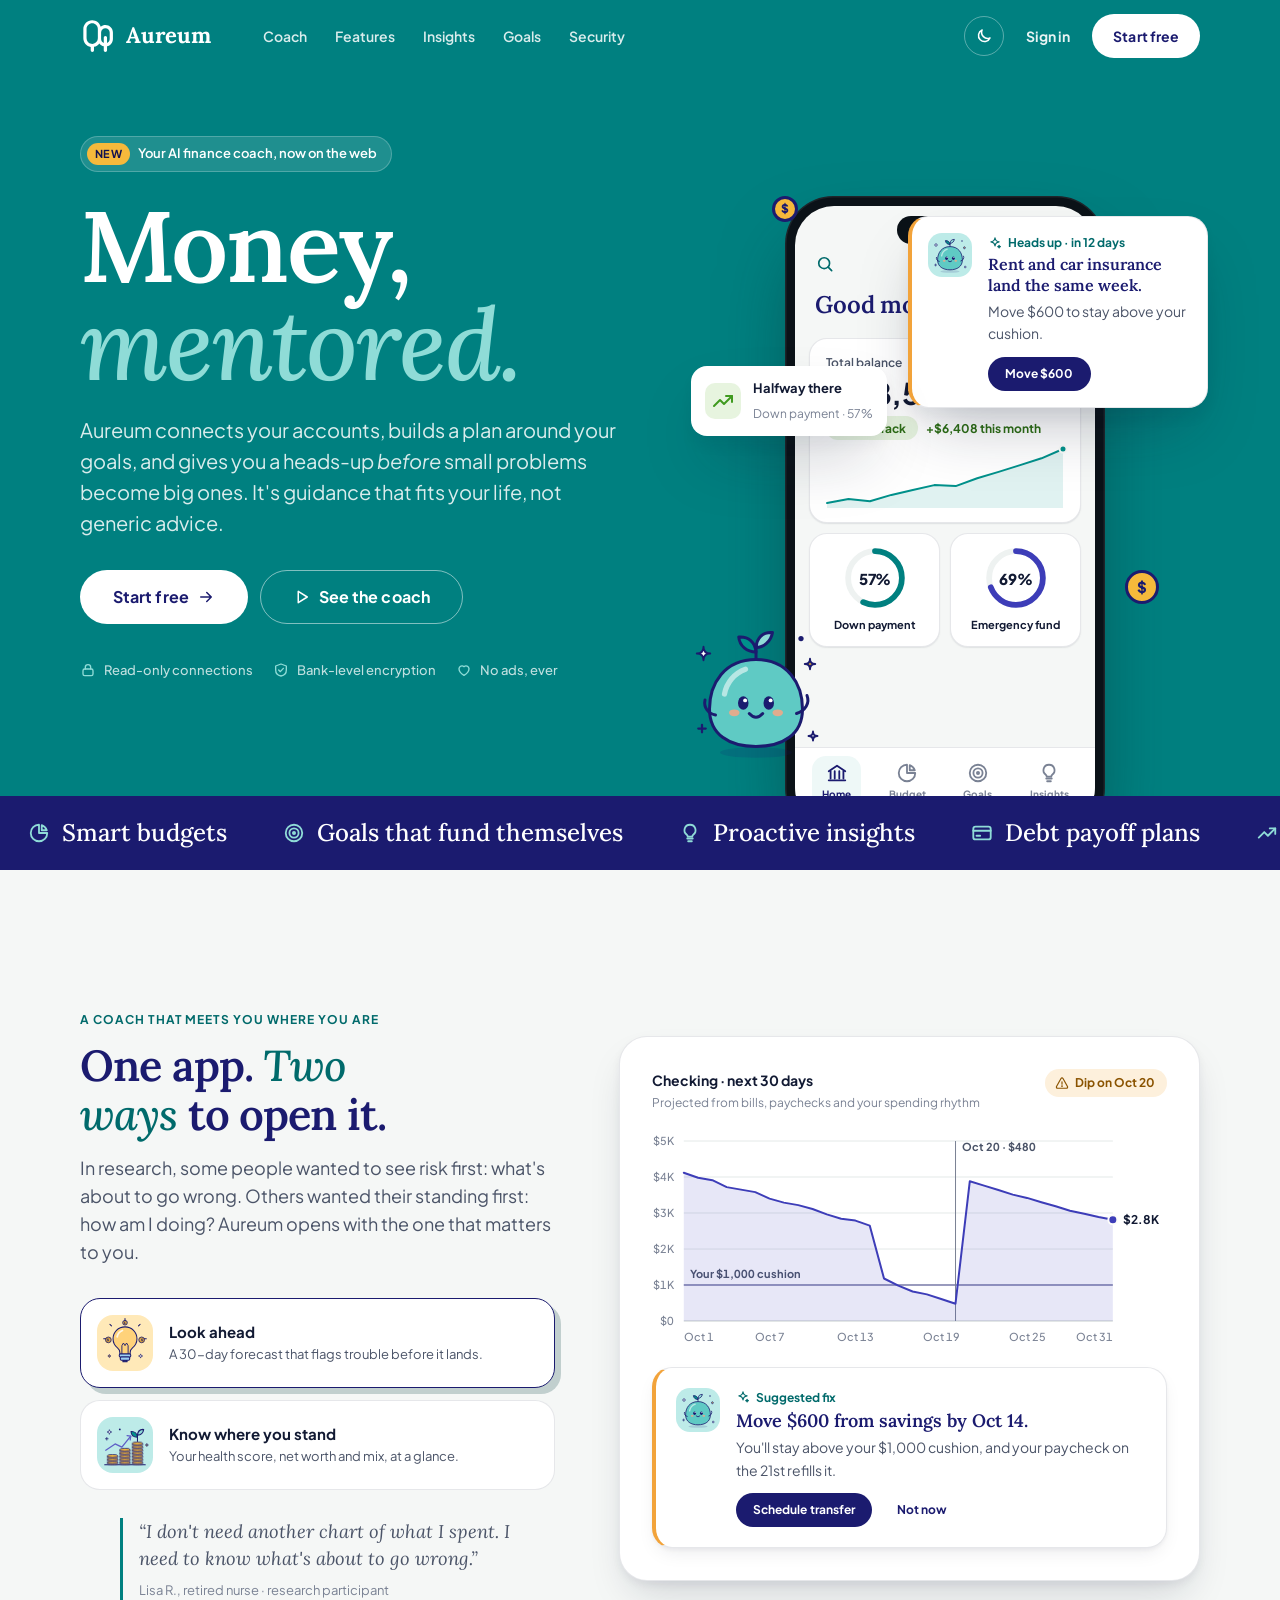
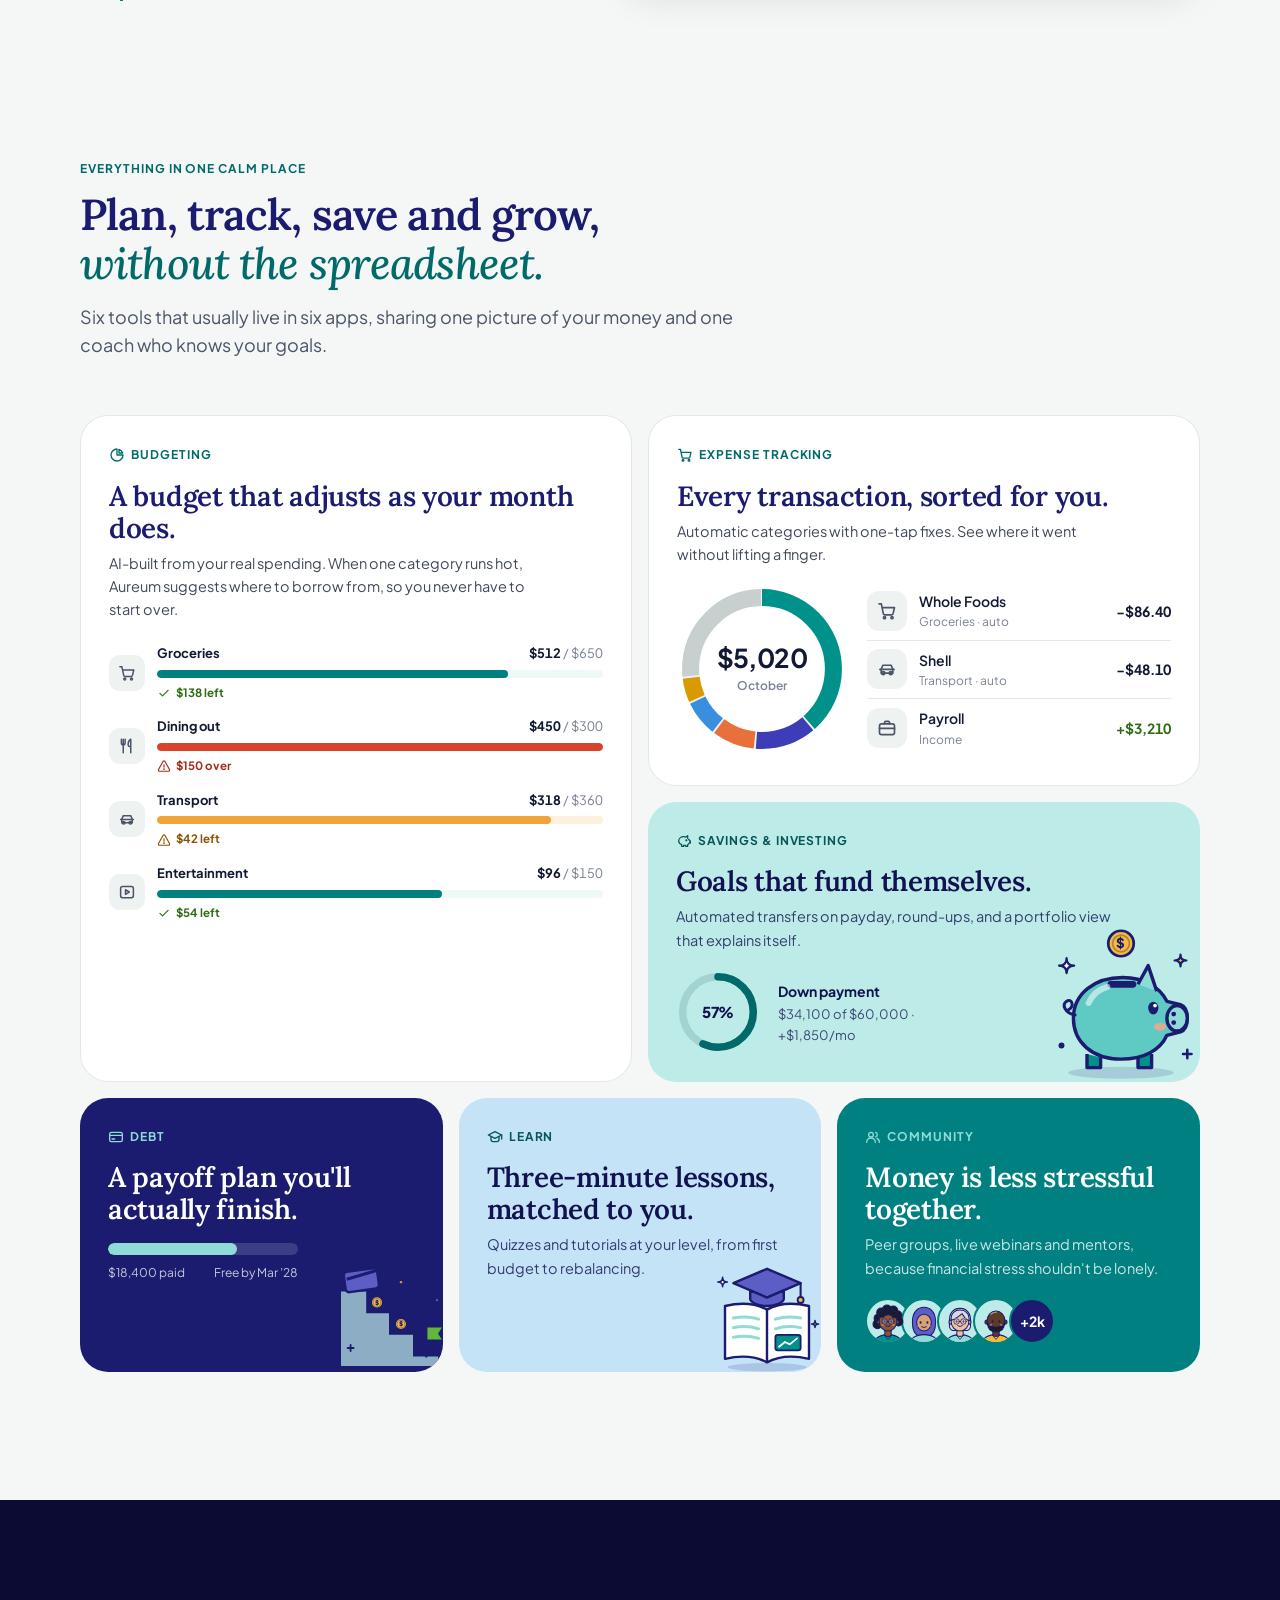
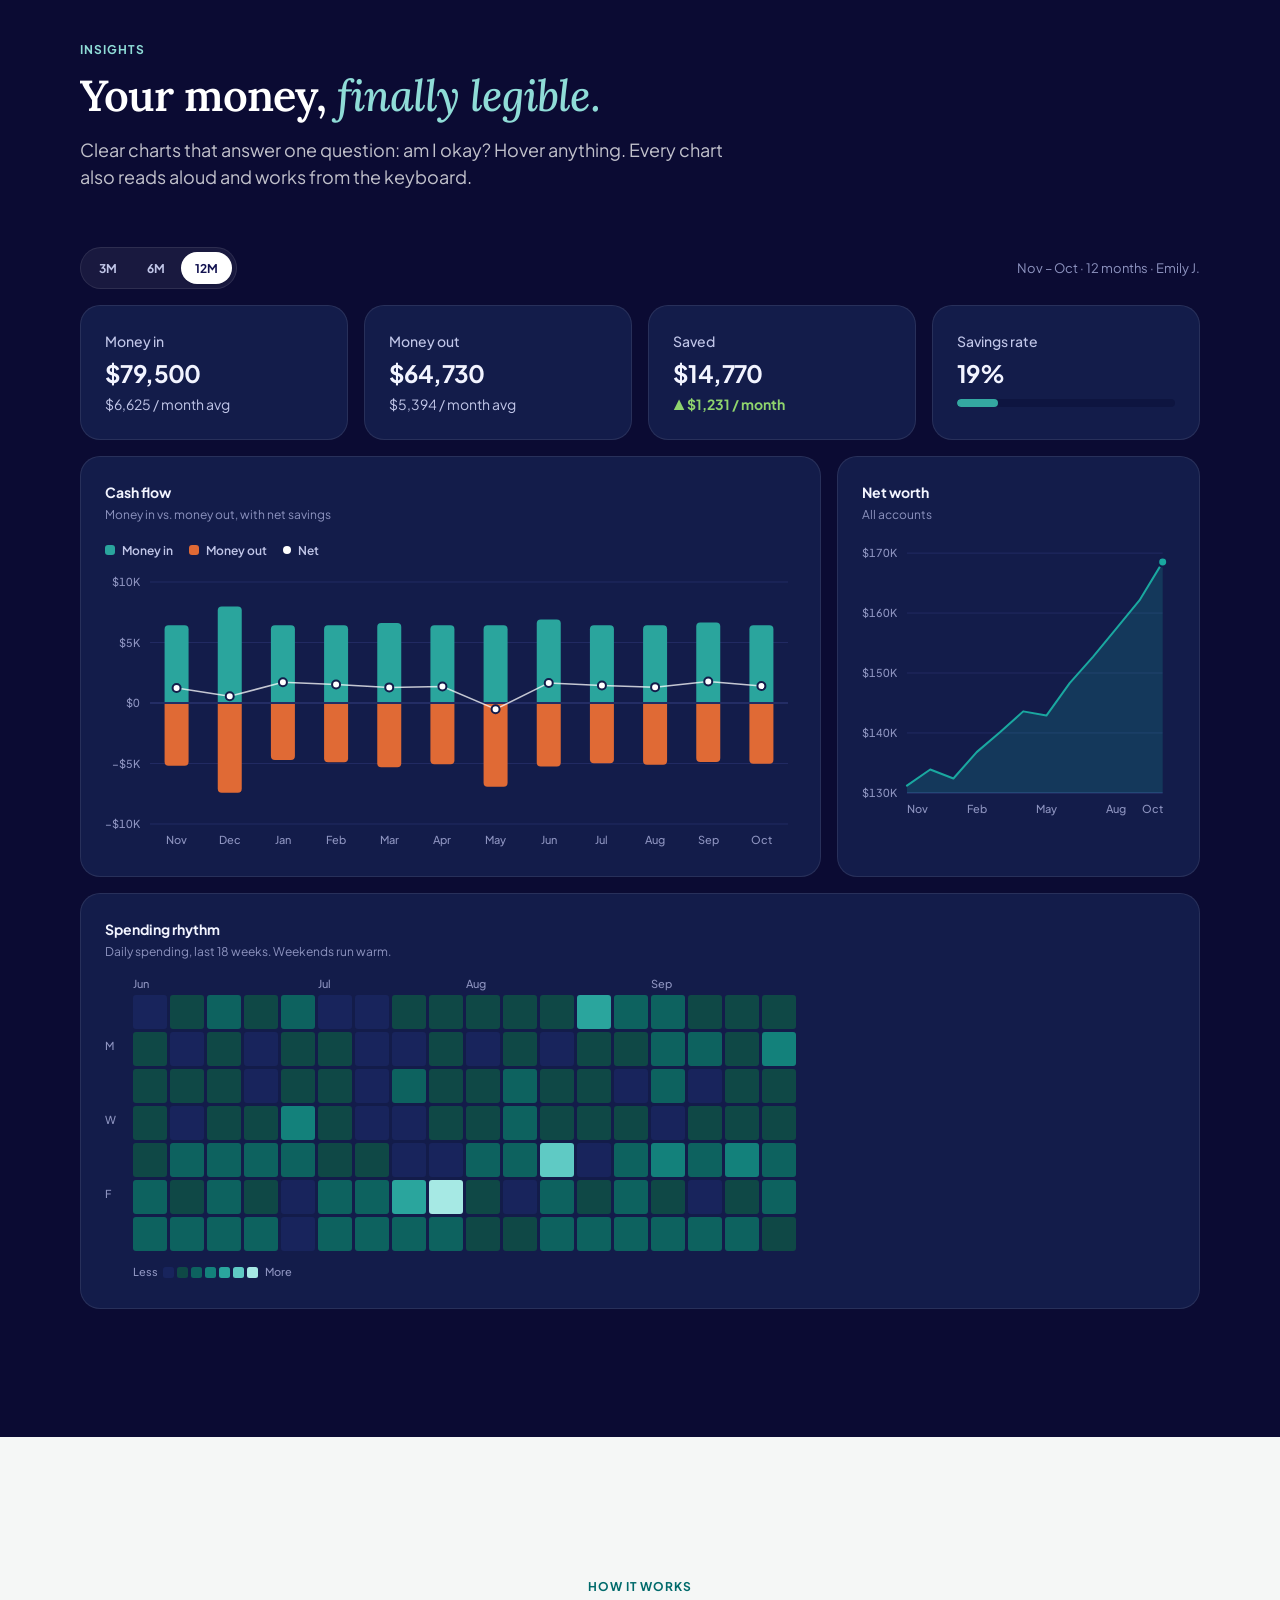
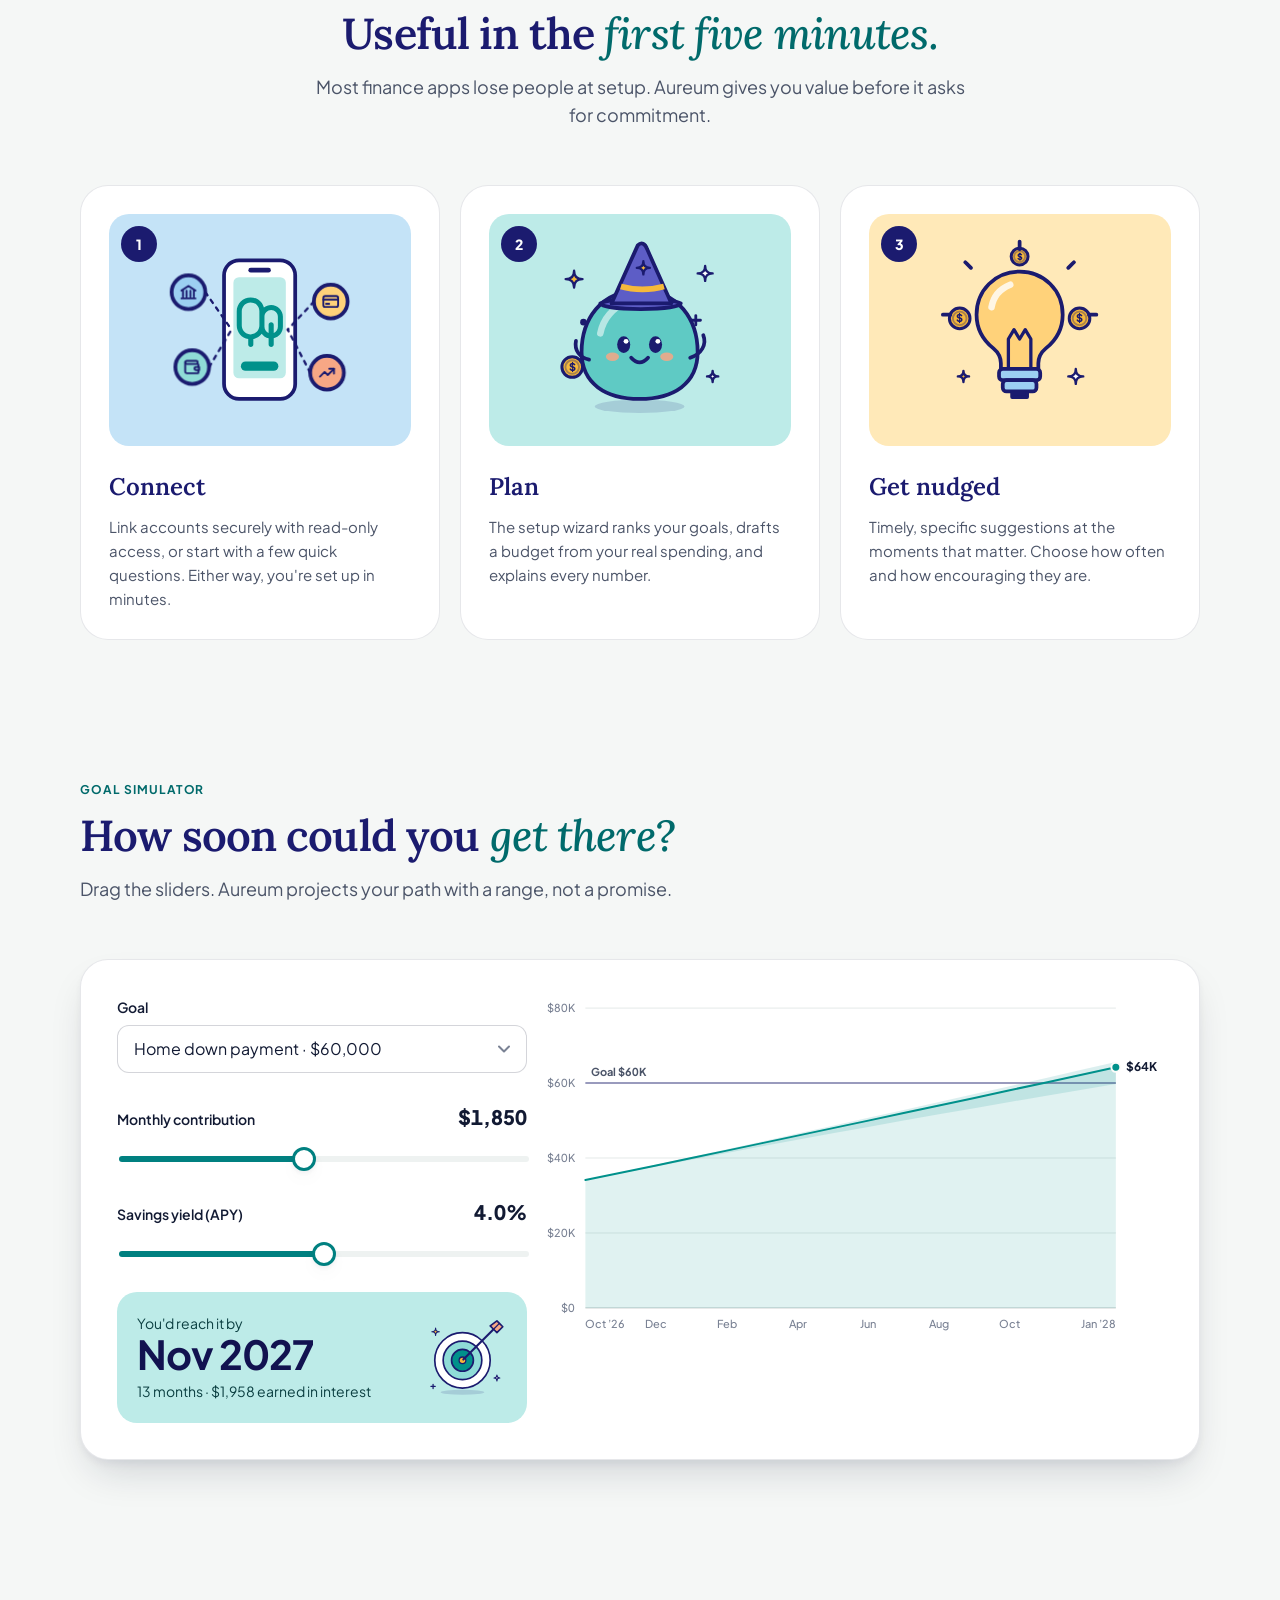
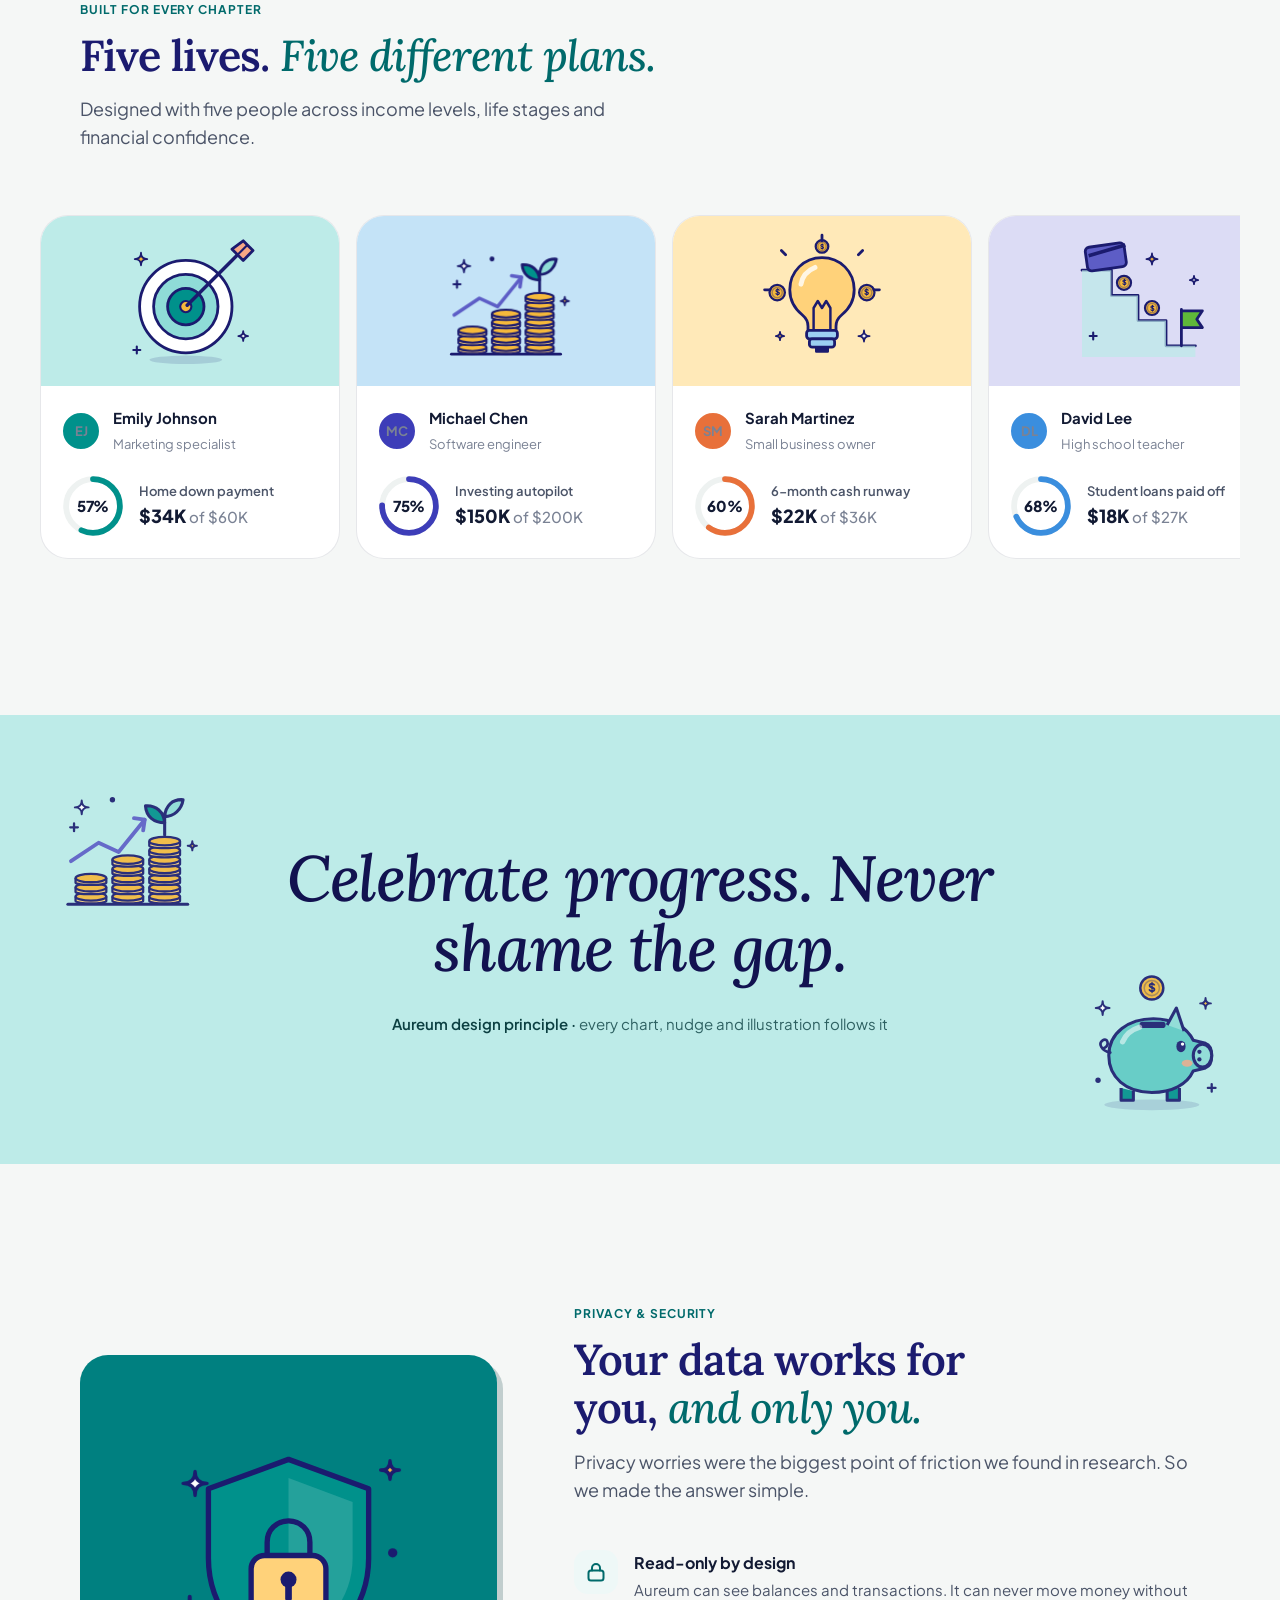
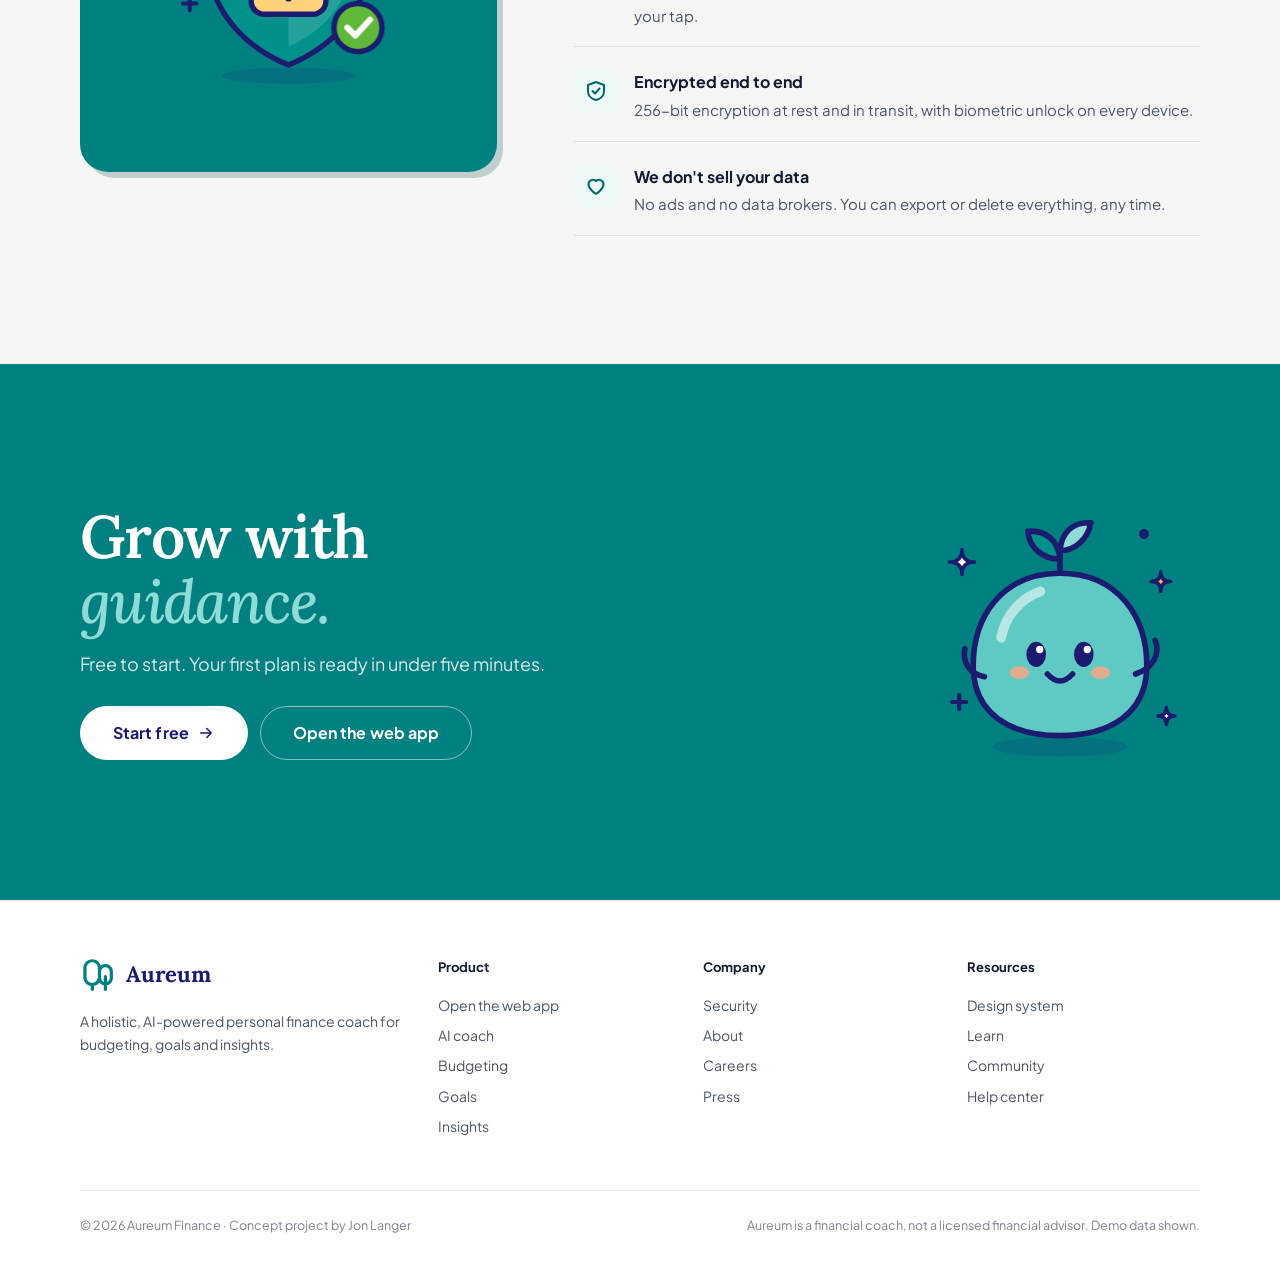
==== commit d8398bac: "web" ====
--- a/index.html
+++ b/index.html
@@ -293,10 +293,6 @@
   .cta .a-h1 em { color: var(--mint-300); }
   .cta .a-lead { color: rgba(255,255,255,.85); margin-top: 16px; }
   .cta [data-illo] { width: clamp(180px, 22vw, 280px); }
-  .store { display: inline-flex; align-items: center; gap: 10px; height: 54px; padding: 0 20px; border-radius: 14px; background: #0b1218; color: #fff; text-decoration: none; font-weight: 700; font-size: 15px; transition: transform var(--dur-1); }
-  .store:hover { transform: translateY(-2px); }
-  .store small { display: block; font-size: 10px; font-weight: 500; opacity: .7; line-height: 1; }
-  .store svg { width: 24px; height: 24px; }
   @media (max-width: 760px) { .cta__in { grid-template-columns: 1fr; } .cta [data-illo] { justify-self: center; } }
   footer { background: var(--a-surface); border-top: 1px solid var(--a-border); padding: 56px 0 40px; font-size: 14px; color: var(--a-text-2); }
   .foot { display: grid; grid-template-columns: 1.4fr repeat(3, 1fr); gap: 32px; }
@@ -319,9 +315,9 @@
     </nav>
     <div class="nav__right">
       <button class="icon-btn" id="themeBtn" type="button" aria-label="Toggle dark mode"><span data-icon="moon"></span></button>
-      <a class="nav__signin" href="app/index.html">Sign in</a>
-      <a class="a-btn a-btn--light cta-light" href="app/index.html#/welcome">Get the app</a>
-      <a class="a-btn cta-solid" href="app/index.html#/welcome">Get the app</a>
+      <a class="nav__signin" href="/app/">Sign in</a>
+      <a class="a-btn a-btn--light cta-light" href="/app/#/welcome">Start free</a>
+      <a class="a-btn cta-solid" href="/app/#/welcome">Start free</a>
       <button class="icon-btn nav__menu" id="menuBtn" type="button" aria-label="Open menu" aria-expanded="false" aria-controls="drawer"><span data-icon="menu"></span></button>
     </div>
   </div>
@@ -332,8 +328,8 @@
     <button class="a-btn a-btn--secondary a-btn--icon" id="closeBtn" type="button" aria-label="Close menu"><span data-icon="x"></span></button>
   </div>
   <a class="link" href="#moves">Coach</a><a class="link" href="#features">Features</a><a class="link" href="#legible">Insights</a><a class="link" href="#simulate">Goals</a><a class="link" href="#security">Security</a>
-  <a class="a-btn a-btn--lg" href="app/index.html#/welcome" style="margin-top:24px">Get the app</a>
-  <a class="a-btn a-btn--secondary a-btn--lg" href="app/index.html">Sign in</a>
+  <a class="a-btn a-btn--lg" href="/app/#/welcome" style="margin-top:24px">Start free</a>
+  <a class="a-btn a-btn--secondary a-btn--lg" href="/app/">Sign in</a>
 </div>
 
 <main id="top">
@@ -341,11 +337,11 @@
   <section class="hero">
     <div class="a-container hero__grid">
       <div class="hero__copy">
-        <span class="pill"><b>NEW</b>Your AI finance coach, now on iOS, Android &amp; web</span>
+        <span class="pill"><b>NEW</b>Your AI finance coach, now on the web</span>
         <h1 class="a-display" aria-label="Money, mentored."><span class="word" style="--i:0">Money,</span> <em class="word" style="--i:1">mentored.</em></h1>
         <p class="a-lead">Aureum connects your accounts, builds a plan around your goals, and gives you a heads-up <i>before</i> small problems become big ones. It's guidance that fits your life, not generic advice.</p>
         <div class="hero__ctas">
-          <a class="a-btn a-btn--light a-btn--lg" href="app/index.html#/welcome">Start free <span data-icon="arrowRight"></span></a>
+          <a class="a-btn a-btn--light a-btn--lg" href="/app/#/welcome">Start free <span data-icon="arrowRight"></span></a>
           <a class="a-btn a-btn--outline-light a-btn--lg" href="#moves"><span data-icon="play"></span>See the coach</a>
         </div>
         <div class="hero__trust"><span><span data-icon="lock"></span>Read-only connections</span><span><span data-icon="shield"></span>Bank-level encryption</span><span><span data-icon="heart"></span>No ads, ever</span></div>
@@ -590,9 +586,8 @@
         <h2 class="a-h1">Grow with <em>guidance.</em></h2>
         <p class="a-lead">Free to start. Your first plan is ready in under five minutes.</p>
         <div class="a-row" style="margin-top:28px;gap:12px">
-          <a class="store" href="#get"><svg viewBox="0 0 24 24" fill="currentColor" aria-hidden="true"><path d="M16.4 12.6c0-2.4 2-3.6 2.1-3.7-1.1-1.7-2.9-1.9-3.5-1.9-1.5-.2-2.9.9-3.7.9-.8 0-1.9-.9-3.2-.8-1.6 0-3.1 1-4 2.4-1.7 3-.4 7.3 1.2 9.7.8 1.2 1.8 2.5 3 2.4 1.2 0 1.7-.8 3.1-.8 1.5 0 1.9.8 3.2.8 1.3 0 2.1-1.2 2.9-2.4.9-1.4 1.3-2.7 1.3-2.8-.1 0-2.4-.9-2.4-3.8zM14 5.4c.7-.8 1.1-1.9 1-3-1 0-2.1.7-2.8 1.5-.6.7-1.2 1.8-1 2.9 1 .1 2.1-.6 2.8-1.4z"/></svg><span><small>Download on the</small>App Store</span></a>
-          <a class="store" href="#get"><svg viewBox="0 0 24 24" fill="currentColor" aria-hidden="true"><path d="M4 2.8v18.4c0 .5.5.8.9.6l10.4-9.2L4.9 2.2c-.4-.2-.9.1-.9.6zm12.6 8.6L6.7 2.6l11.6 6.6-1.7 2.2zm0 1.2l1.7 2.2-11.6 6.6 9.9-8.8zm3.9-1.4l-2.5-1.4-1.9 2.2 1.9 2.2 2.5-1.4c.8-.5.8-1.2 0-1.6z"/></svg><span><small>Get it on</small>Google Play</span></a>
-          <a class="a-btn a-btn--outline-light a-btn--lg" href="app/index.html">Use on the web</a>
+          <a class="a-btn a-btn--light a-btn--lg" href="/app/#/welcome">Start free <span data-icon="arrowRight"></span></a>
+          <a class="a-btn a-btn--outline-light a-btn--lg" href="/app/">Open the web app</a>
         </div>
       </div>
       <div data-illo="mascot" data-wave aria-label="Sprout waving goodbye"></div>
@@ -604,7 +599,7 @@
   <div class="a-container">
     <div class="foot">
       <div><a class="a-logo" href="#top" style="padding:0"><span data-logo style="color:var(--teal-600)"></span>Aureum</a><p style="max-width:32ch;margin-top:12px">A holistic, AI-powered personal finance coach for budgeting, goals and insights.</p></div>
-      <div><h4>Product</h4><a href="app/index.html">Open the web app</a><a href="#moves">AI coach</a><a href="#features">Budgeting</a><a href="#simulate">Goals</a><a href="#legible">Insights</a></div>
+      <div><h4>Product</h4><a href="/app/">Open the web app</a><a href="#moves">AI coach</a><a href="#features">Budgeting</a><a href="#simulate">Goals</a><a href="#legible">Insights</a></div>
       <div><h4>Company</h4><a href="#security">Security</a><a href="#top">About</a><a href="#top">Careers</a><a href="#top">Press</a></div>
       <div><h4>Resources</h4><a href="design-system.html">Design system</a><a href="#top">Learn</a><a href="#top">Community</a><a href="#top">Help center</a></div>
     </div>
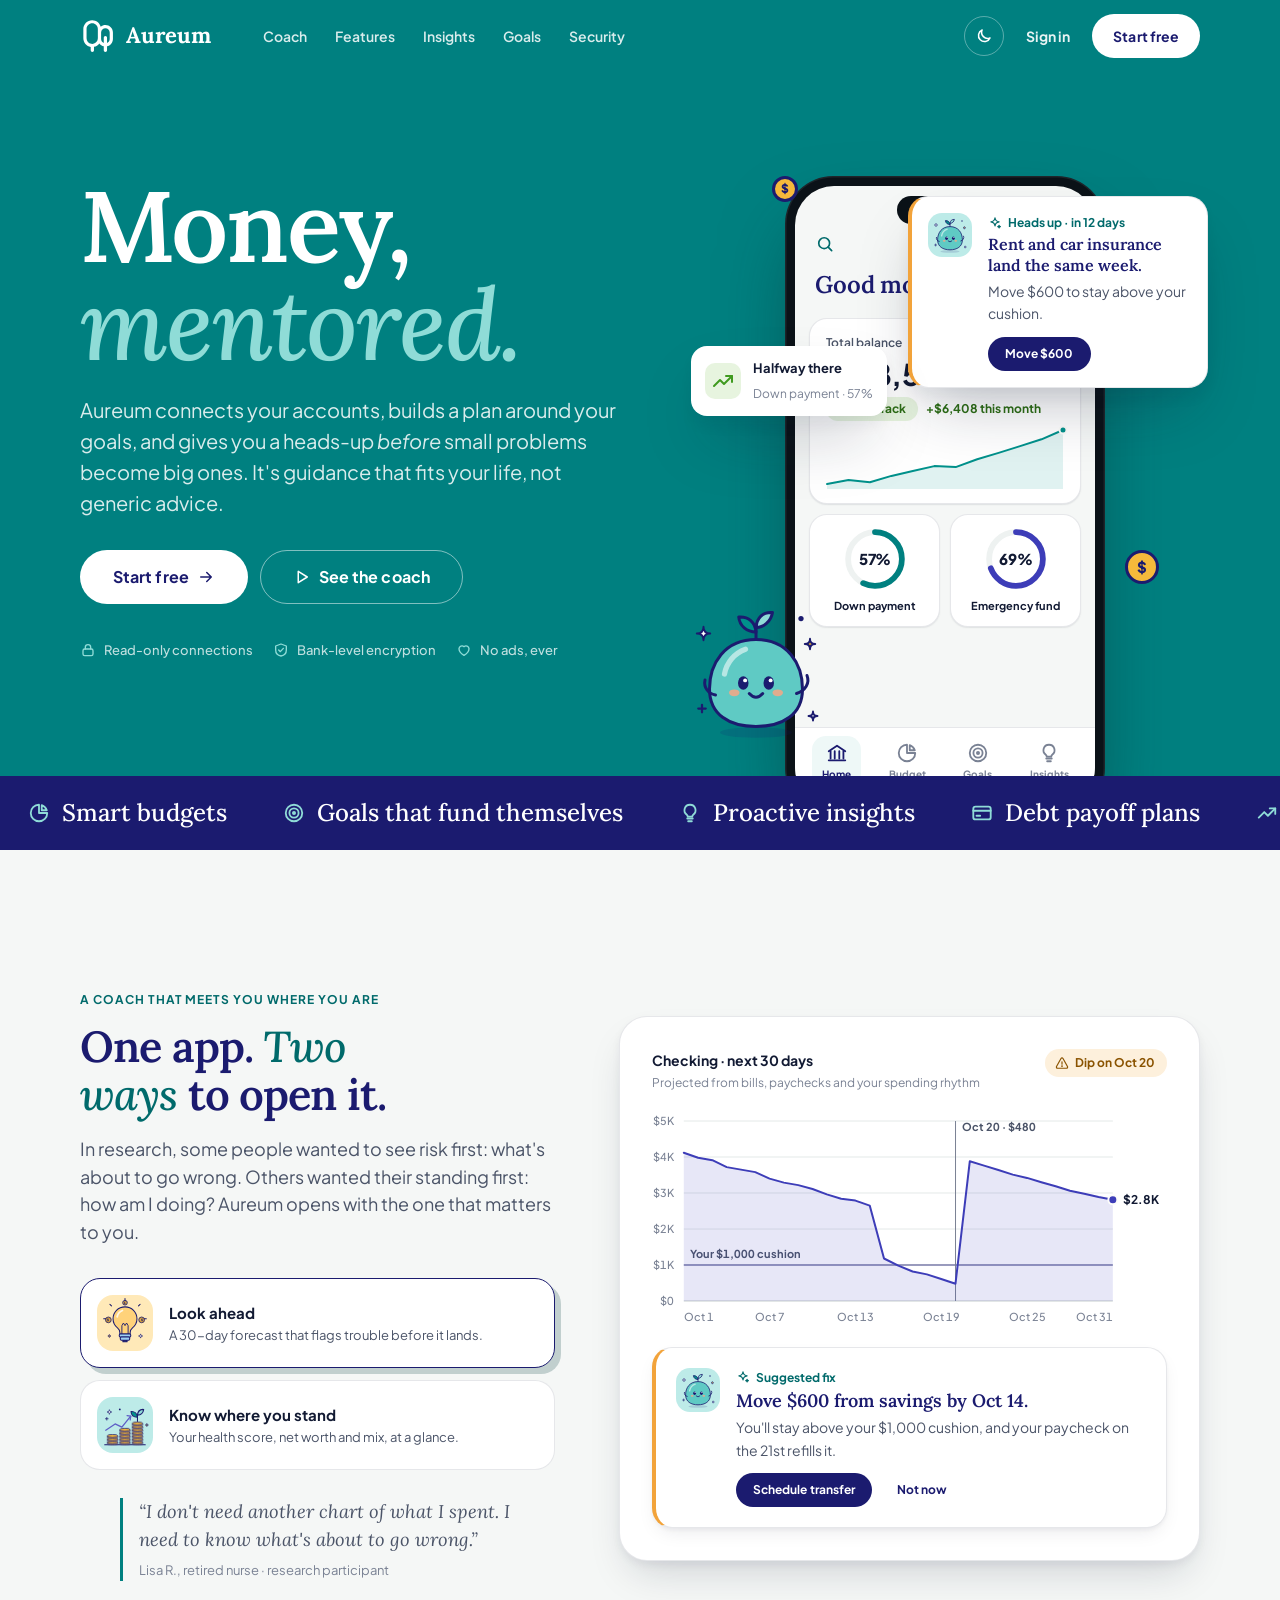
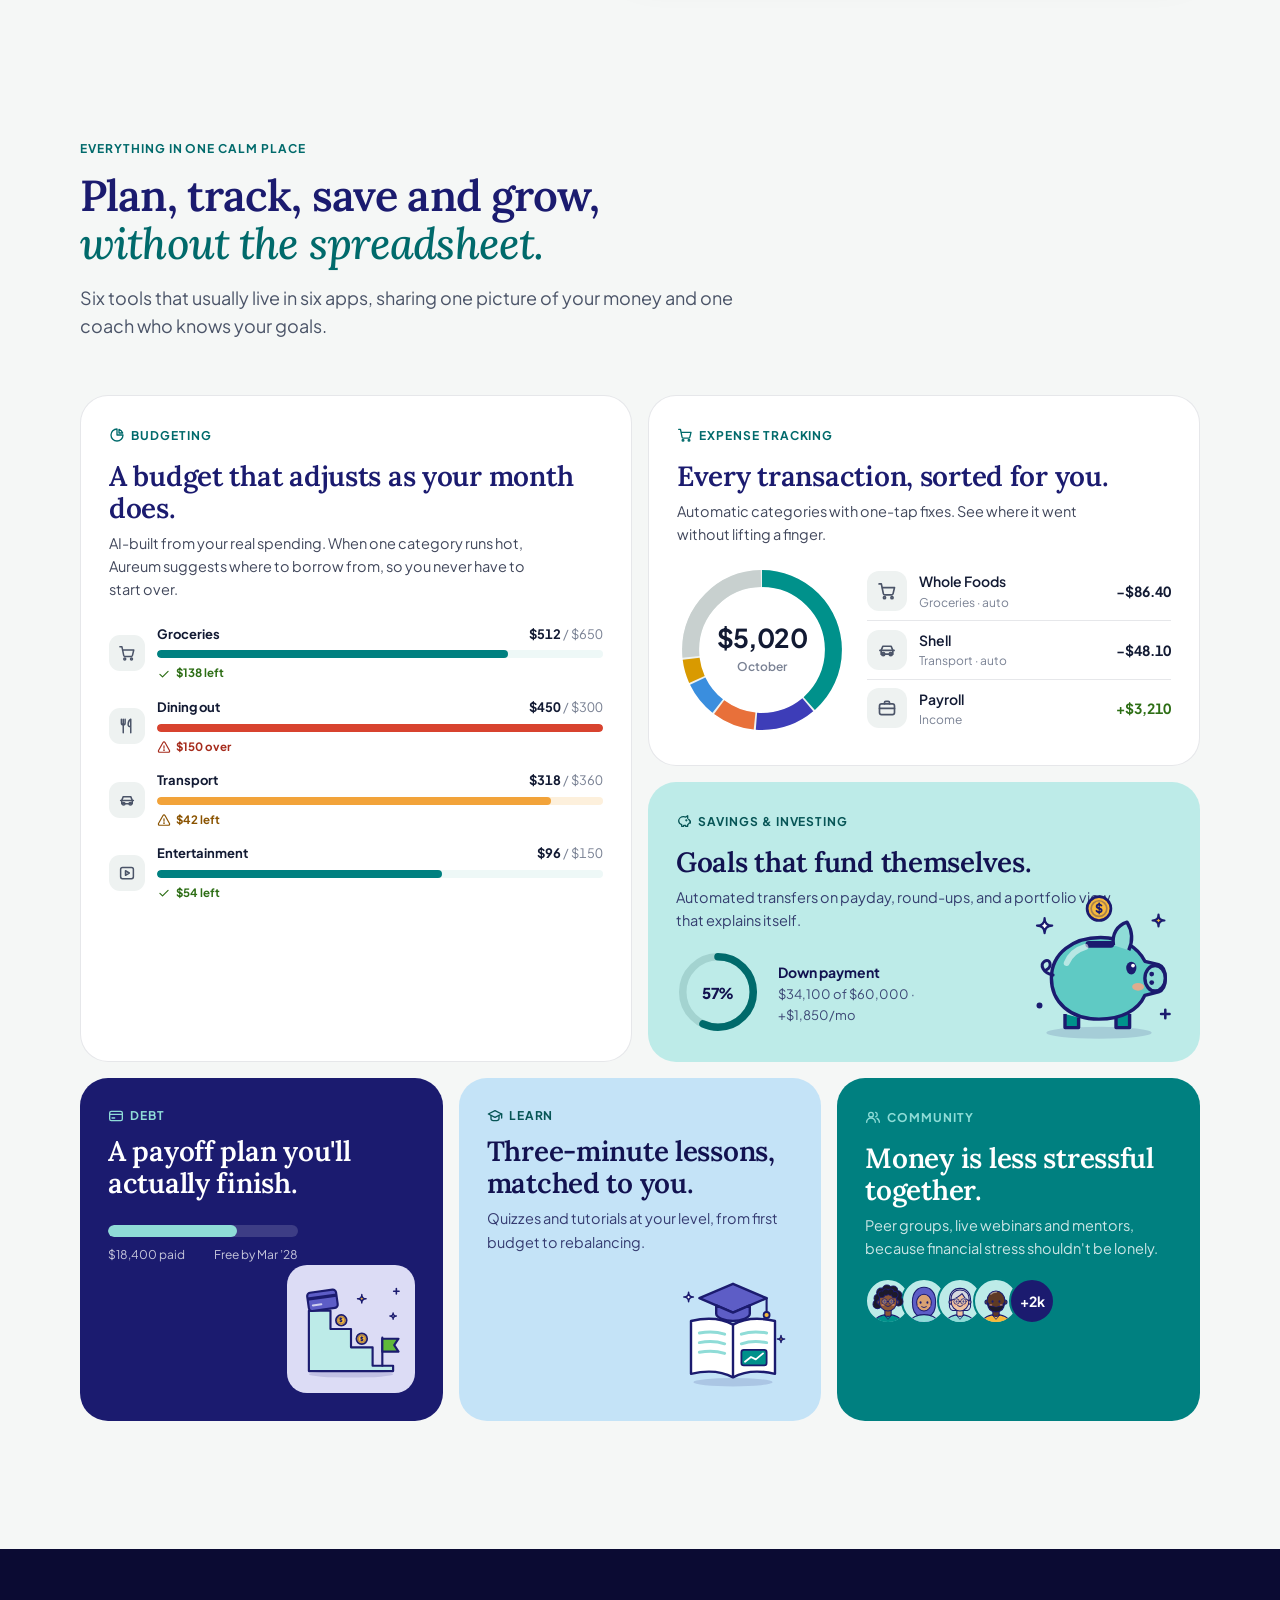
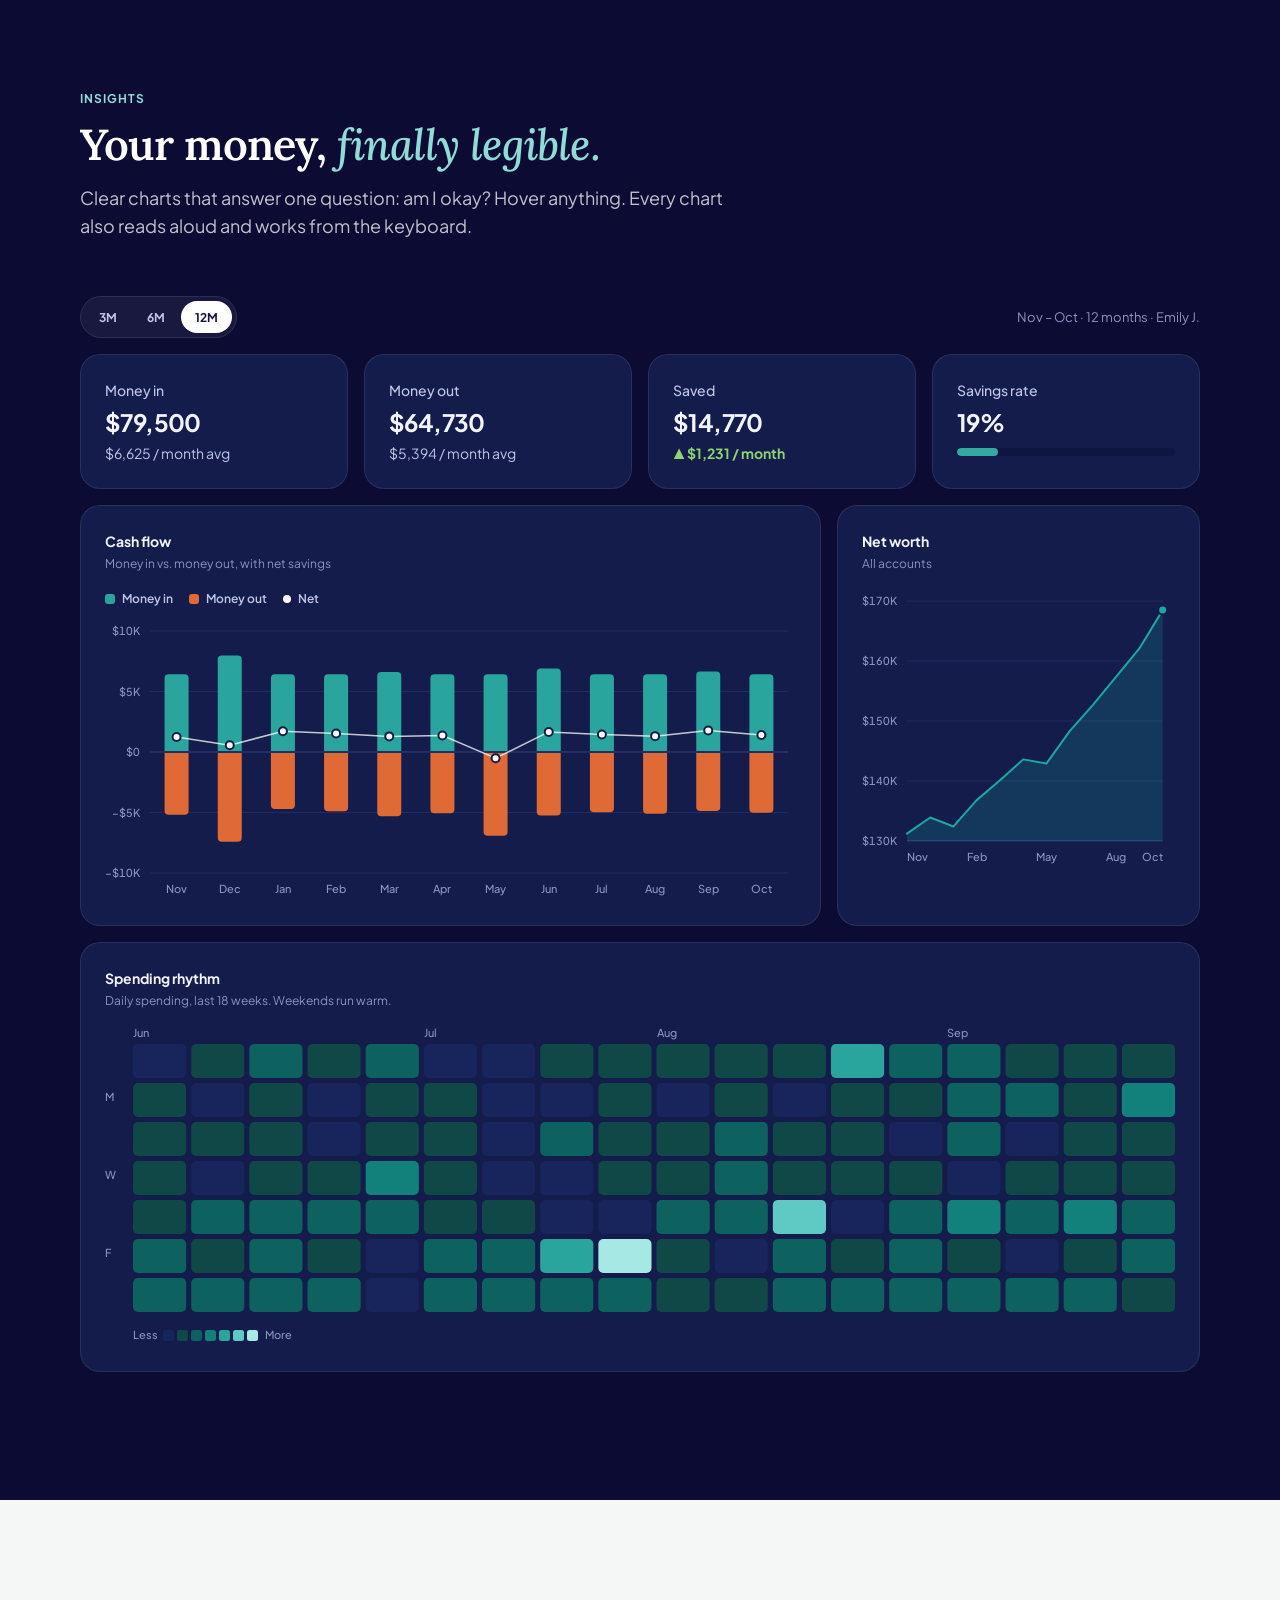
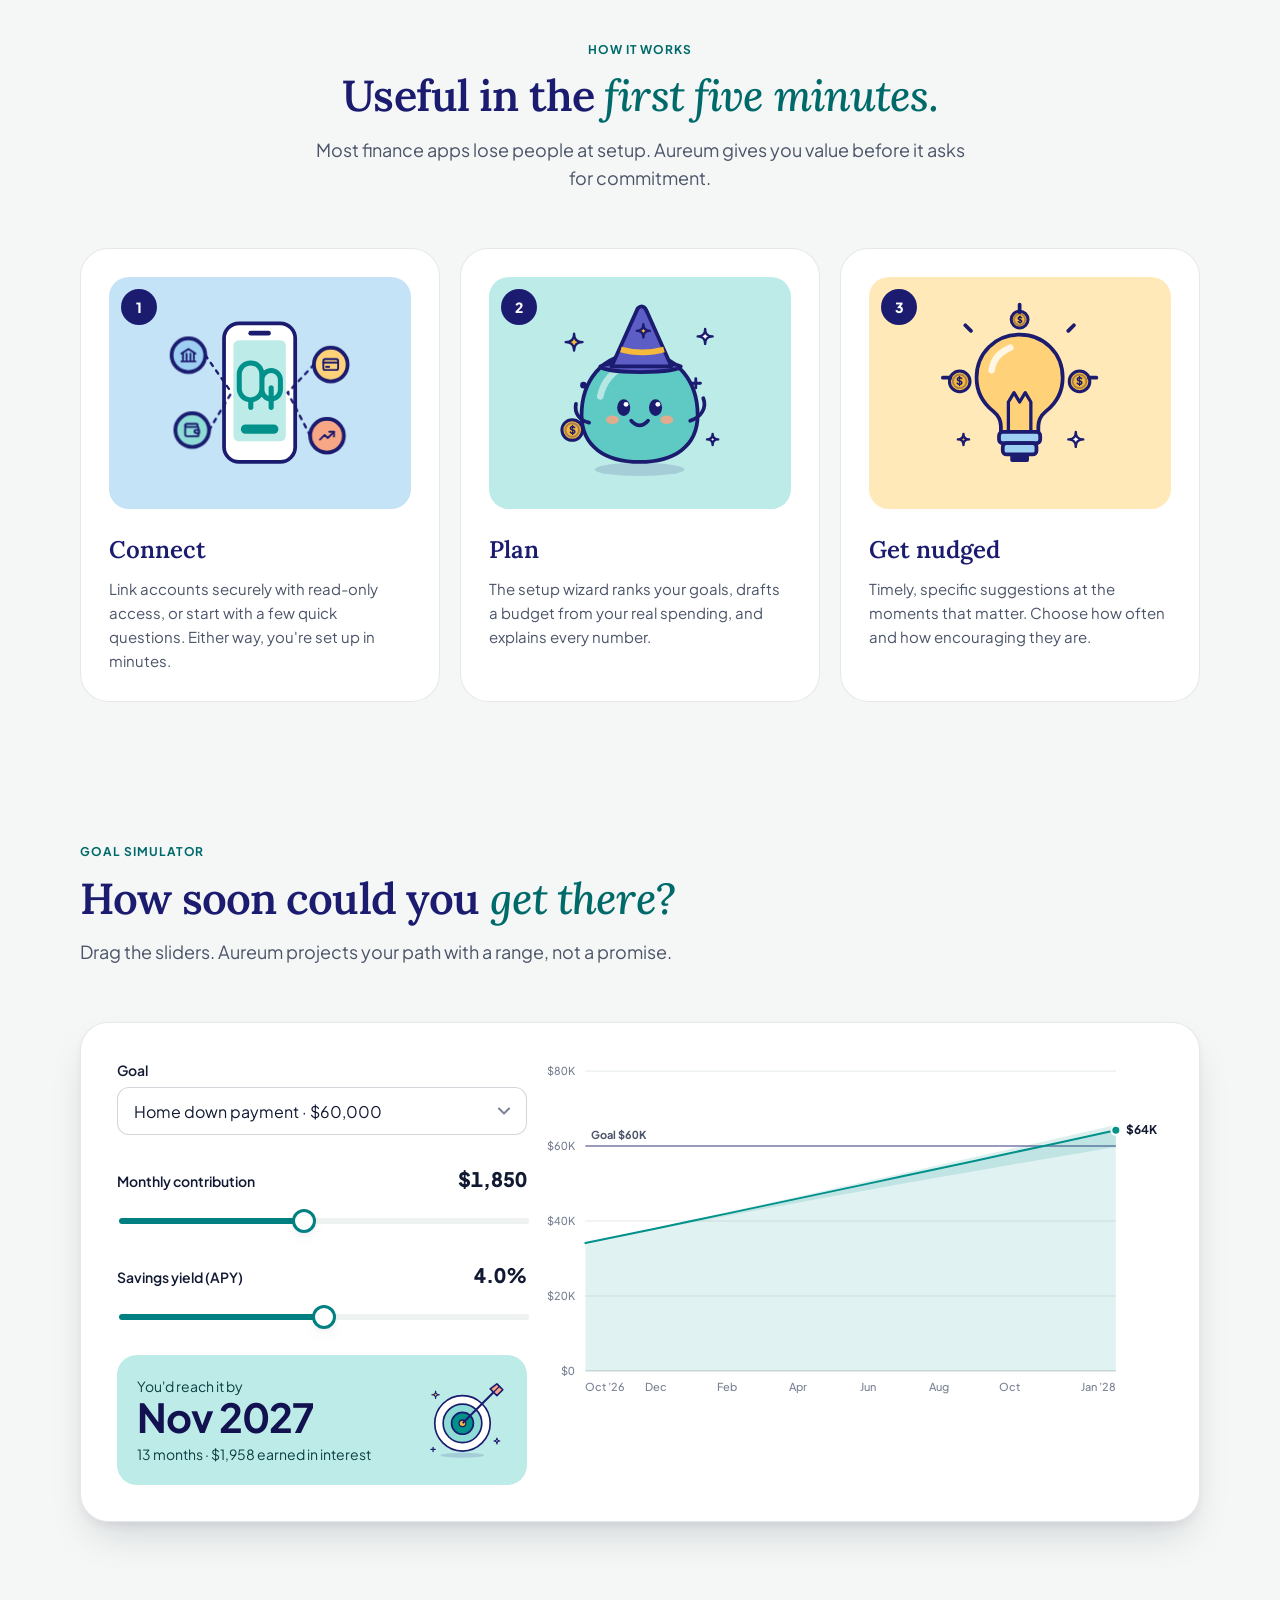
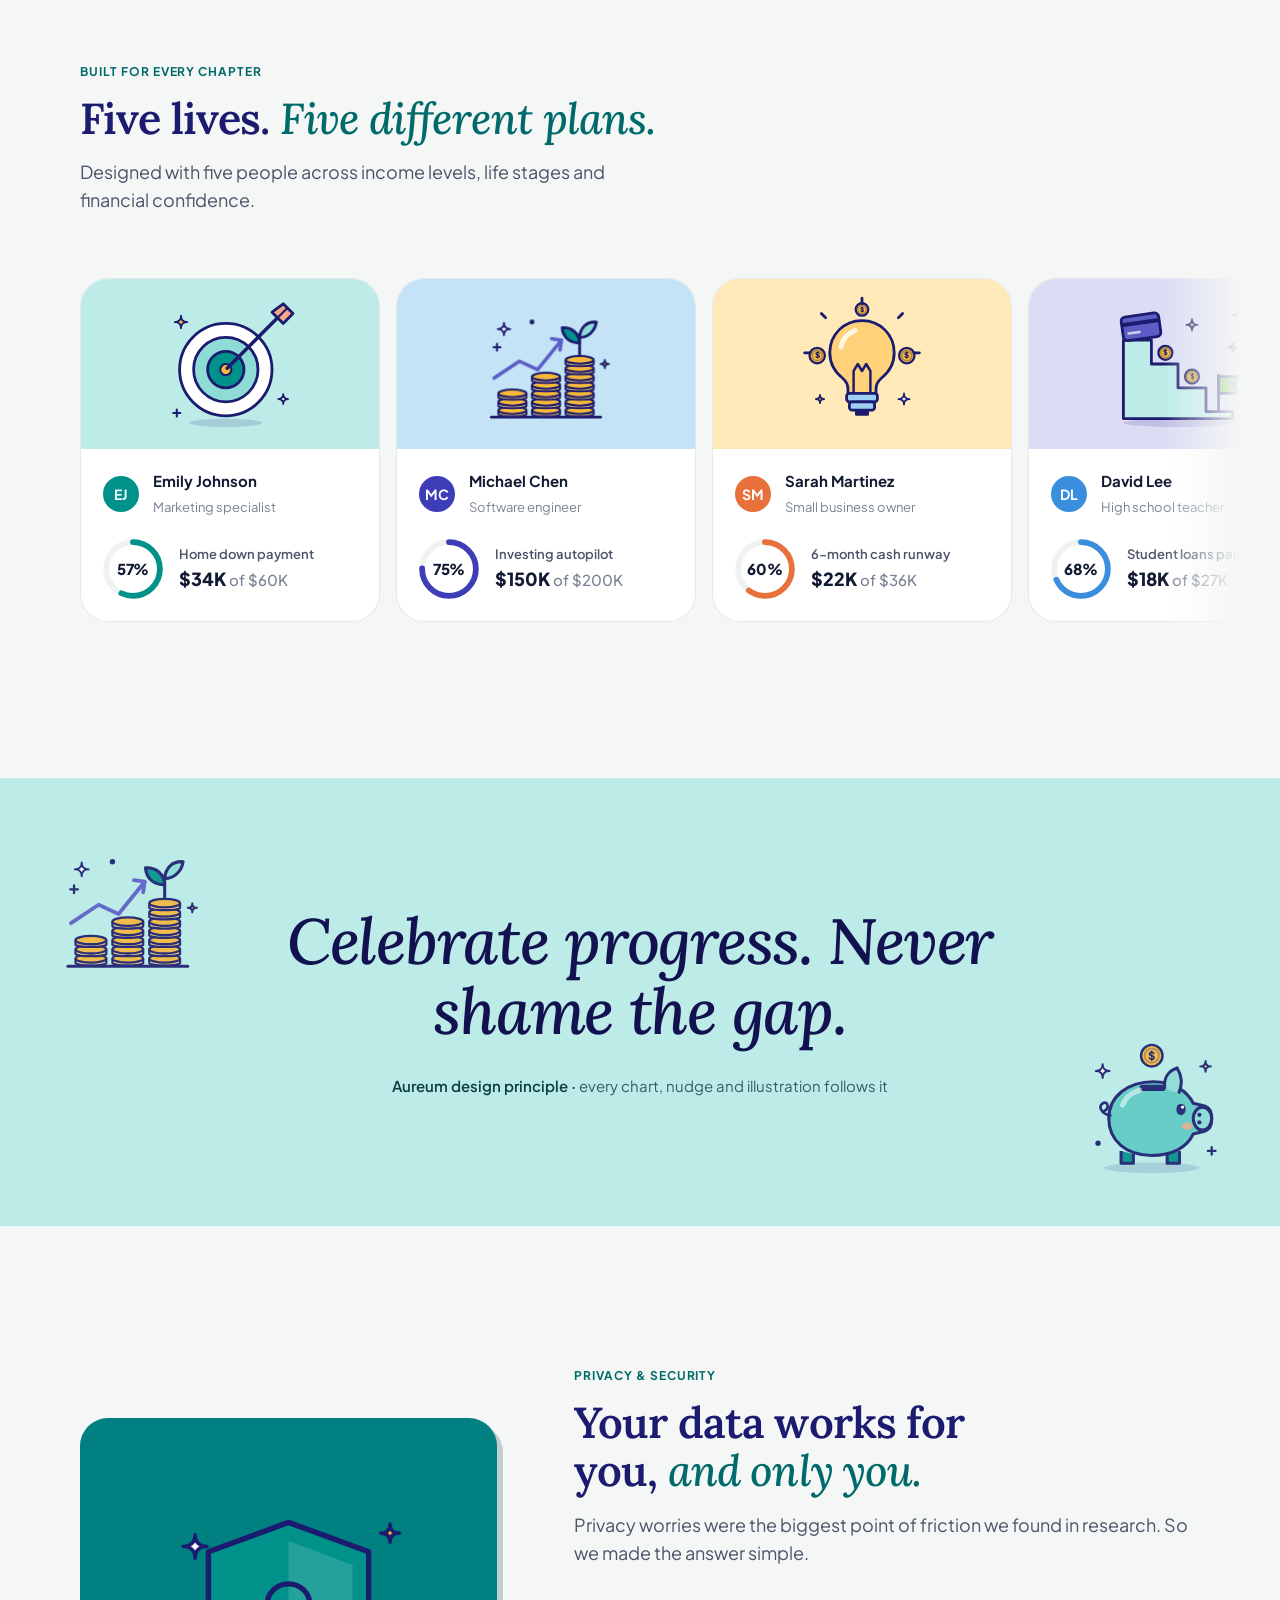
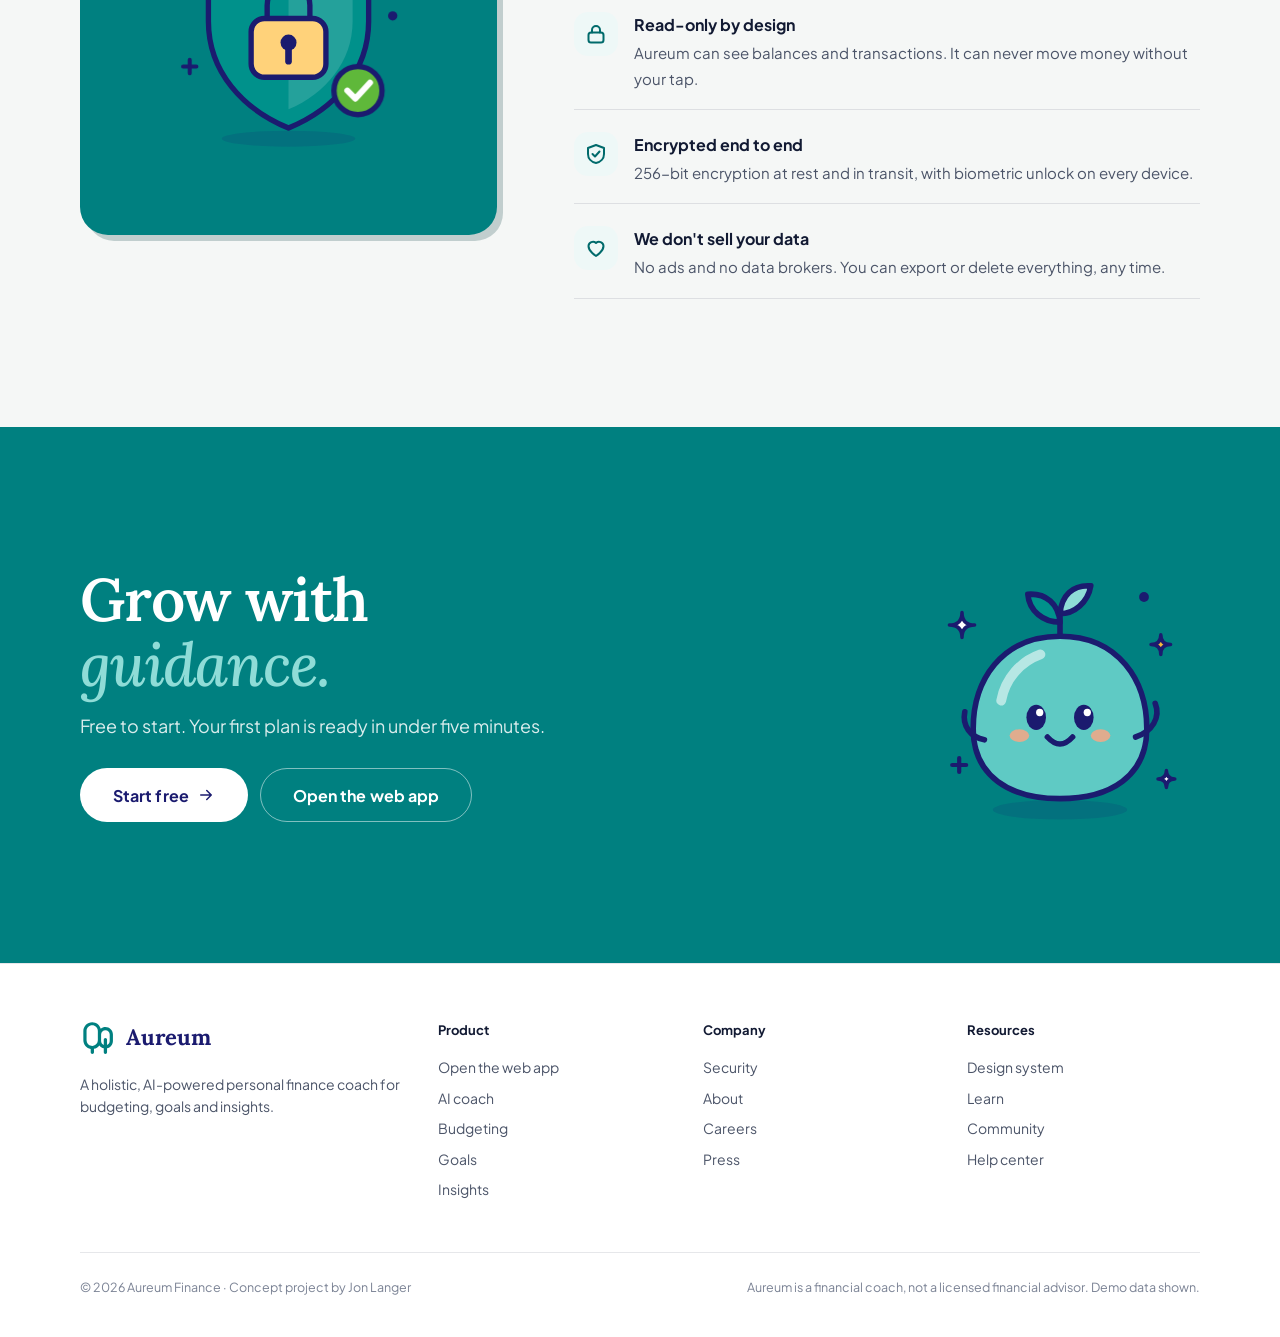
==== commit 7c447493: "updates" ====
--- a/index.html
+++ b/index.html
@@ -52,8 +52,6 @@
   .hero { background: var(--teal-600); color: #fff; padding: 136px 0 0; overflow: hidden; }
   .hero__grid { position: relative; display: grid; grid-template-columns: minmax(0, 1.05fr) minmax(0, .95fr); gap: 48px; align-items: end; }
   .hero__copy { padding-bottom: clamp(64px, 9vw, 120px); }
-  .hero .pill { display: inline-flex; align-items: center; gap: 8px; padding: 6px 14px 6px 6px; border-radius: 99px; background: rgba(255,255,255,.12); border: 1px solid rgba(255,255,255,.22); font-size: 13px; font-weight: 600; }
-  .hero .pill b { background: var(--gold-400); color: var(--indigo-900); padding: 2px 8px; border-radius: 99px; font-size: 11px; letter-spacing: .04em; }
   .hero h1 { color: #fff; margin: 24px 0 22px; font-size: clamp(3rem, 1.6rem + 6vw, 6.25rem); line-height: .98; }
   .hero h1 em { color: var(--mint-300); }
   .hero h1 .word { display: inline-block; opacity: 0; transform: translateY(.4em); animation: rise .9s var(--ease-out) forwards; animation-delay: calc(var(--i) * 110ms + 150ms); }
@@ -164,7 +162,11 @@
   .b-plan h3, .b-track h3 { color: var(--a-text-ink); }
   @media (prefers-color-scheme: dark) { :root:not([data-theme="light"]) :is(.b-plan, .b-track) h3 { color: var(--a-text); } }
   :root[data-theme="dark"] :is(.b-plan, .b-track) h3 { color: var(--a-text); }
-  .bento .illo { position: absolute; right: -6px; bottom: -6px; width: clamp(120px, 14vw, 170px); }
+  .bento .illo { position: absolute; right: 16px; bottom: 14px; width: clamp(120px, 14vw, 170px); }
+  .bento :is(.b-debt, .b-learn) { display: flex; flex-direction: column; }
+  .bento :is(.b-debt, .b-learn) .illo { position: static; margin: auto 0 0 auto; padding-top: 12px; }
+  /* navy line art disappears on indigo, so it sits on a light tile */
+  .bento .b-debt .illo { background: #dcdcf5; border-radius: var(--r-lg); padding: 10px; margin-top: auto; }
   .b-track .row { display: grid; grid-template-columns: 170px 1fr; gap: 20px; align-items: center; margin-top: 16px; }
   .b-track .txns .a-txn { padding: 8px 0; }
   .b-save .ring-row { display: flex; gap: 18px; align-items: center; margin-top: 18px; max-width: 60%; }
@@ -190,7 +192,7 @@
     .bento > * { grid-column: auto !important; }
     .b-track .row { grid-template-columns: 1fr; justify-items: center; }
     .b-track .txns { width: 100%; }
-    .bento .illo { position: relative; right: auto; bottom: auto; width: 116px !important; margin: 8px -8px -20px auto; }
+    .bento .illo { position: relative; right: auto; bottom: auto; width: 116px !important; margin: 8px 0 0 auto; }
     .b-save .ring-row, .b-debt .bar { max-width: none; }
   }
 
@@ -249,7 +251,11 @@
   @media (max-width: 900px) { .sim { grid-template-columns: 1fr; } }
 
   /* ---------- PERSONAS ---------- */
-  .people { display: flex; gap: 16px; overflow-x: auto; scroll-snap-type: x mandatory; padding: 8px var(--gutter) 28px; margin: 0 calc(var(--gutter) * -1); scrollbar-width: thin; }
+  .people { display: flex; gap: 16px; overflow-x: auto; scroll-snap-type: x mandatory; scroll-padding-inline: var(--gutter); padding: 8px var(--gutter) 28px; margin: 0 calc(var(--gutter) * -1); scrollbar-width: thin;
+    --fade: clamp(24px, 6vw, 96px); --fl: 0px; --fr: var(--fade);
+    -webkit-mask-image: linear-gradient(90deg, transparent, #000 var(--fl), #000 calc(100% - var(--fr)), transparent); mask-image: linear-gradient(90deg, transparent, #000 var(--fl), #000 calc(100% - var(--fr)), transparent); }
+  .people.is-scrolled { --fl: var(--fade); }
+  .people.is-end { --fr: 0px; }
   .person { scroll-snap-align: start; flex: 0 0 min(300px, 82vw); border-radius: var(--r-xl); background: var(--a-surface); border: 1px solid var(--a-border); overflow: hidden; transition: transform var(--dur-3) var(--ease-out), box-shadow var(--dur-3); }
   .person:hover { transform: translateY(-6px); box-shadow: var(--e-3); }
   .person .art { height: 170px; display: grid; place-items: center; }
@@ -262,7 +268,7 @@
   .person .body { padding: 20px; }
   .person .who { display: flex; gap: 12px; align-items: center; }
   .person .who b { display: block; font-size: 15px; }
-  .person .who span { font-size: 13px; color: var(--a-text-3); }
+  .person .who div span { font-size: 13px; color: var(--a-text-3); }
   .person .goal { margin-top: 18px; display: flex; gap: 14px; align-items: center; }
   .person .goal div:last-child b { display: block; font-size: 13px; color: var(--a-text-2); font-weight: 600; }
   .person .goal div:last-child span { font-size: 18px; font-weight: 800; }
@@ -337,7 +343,6 @@
   <section class="hero">
     <div class="a-container hero__grid">
       <div class="hero__copy">
-        <span class="pill"><b>NEW</b>Your AI finance coach, now on the web</span>
         <h1 class="a-display" aria-label="Money, mentored."><span class="word" style="--i:0">Money,</span> <em class="word" style="--i:1">mentored.</em></h1>
         <p class="a-lead">Aureum connects your accounts, builds a plan around your goals, and gives you a heads-up <i>before</i> small problems become big ones. It's guidance that fits your life, not generic advice.</p>
         <div class="hero__ctas">
@@ -460,7 +465,7 @@
           <span class="a-eyebrow"><span data-icon="card"></span>Debt</span>
           <h3>A payoff plan you'll actually finish.</h3>
           <div class="bar"><div class="a-progress a-progress--lg"><span style="--value:68%"></span></div><small><span>$18,400 paid</span><span>Free by Mar ’28</span></small></div>
-          <div class="illo" data-illo="payoff" aria-label="Debt payoff staircase" style="width:120px"></div>
+          <div class="illo" data-illo="payoff" aria-label="Debt payoff staircase" style="width:128px"></div>
         </article>
         <article class="b-learn" data-reveal style="--delay:80ms">
           <span class="a-eyebrow"><span data-icon="grad"></span>Learn</span>
@@ -498,7 +503,7 @@
           <div class="a-card tile"><div class="a-stat"><span class="a-stat__label">Savings rate</span><span class="a-figure a-figure--md" id="kRate">0%</span><div class="a-progress" style="margin-top:6px"><span id="kRateBar" style="--value:0%"></span></div></div></div>
           <div class="a-card wide"><div class="a-card__head"><div><p class="a-card__title">Cash flow</p><p class="a-card__sub">Money in vs. money out, with net savings</p></div></div><div id="dashCash"></div></div>
           <div class="a-card side"><div class="a-card__head"><div><p class="a-card__title">Net worth</p><p class="a-card__sub">All accounts</p></div></div><div id="dashNw"></div></div>
-          <div class="a-card full"><div class="a-card__head"><div><p class="a-card__title">Spending rhythm</p><p class="a-card__sub">Daily spending, last 18 weeks. Weekends run warm.</p></div></div><div id="dashHeat" style="overflow-x:auto"></div></div>
+          <div class="a-card full"><div class="a-card__head"><div><p class="a-card__title">Spending rhythm</p><p class="a-card__sub">Daily spending, last 18 weeks. Weekends run warm.</p></div></div><div id="dashHeat"></div></div>
         </div>
       </div>
     </div>
@@ -697,7 +702,7 @@
     V.line($("#dashNw"), { label: "Net worth", labels: months, series: [{ name: "Net worth", values: sl(D.netWorth) }], area: true, height: 280 });
   }
   renderDash(12);
-  V.heatmap($("#dashHeat"), { label: "Daily spending, 18 weeks", values: D.daily, start: new Date(2026, 5, 1) });
+  V.heatmap($("#dashHeat"), { label: "Daily spending, 18 weeks", values: D.daily, start: new Date(2026, 5, 1), fill: true });
   $$(".dash__filters [data-range]").forEach((b) => b.addEventListener("click", () => {
     $$(".dash__filters [data-range]").forEach((x) => x.setAttribute("aria-pressed", x === b));
     dash.classList.add("is-loading");
@@ -746,6 +751,9 @@
     </article>`).join("");
   D.personas.forEach((p, i) => V.ring($("#pr" + i), { value: p.saved / p.target, size: 64, color: p.color, label: p.goal }));
   $$("#people [data-reveal]").forEach((el) => rio.observe(el));
+  const people = $("#people");
+  const edges = () => { people.classList.toggle("is-scrolled", people.scrollLeft > 4); people.classList.toggle("is-end", people.scrollLeft + people.clientWidth >= people.scrollWidth - 4); };
+  people.addEventListener("scroll", edges, { passive: true }); addEventListener("resize", edges); edges();
 })();
 </script>
 </body>
